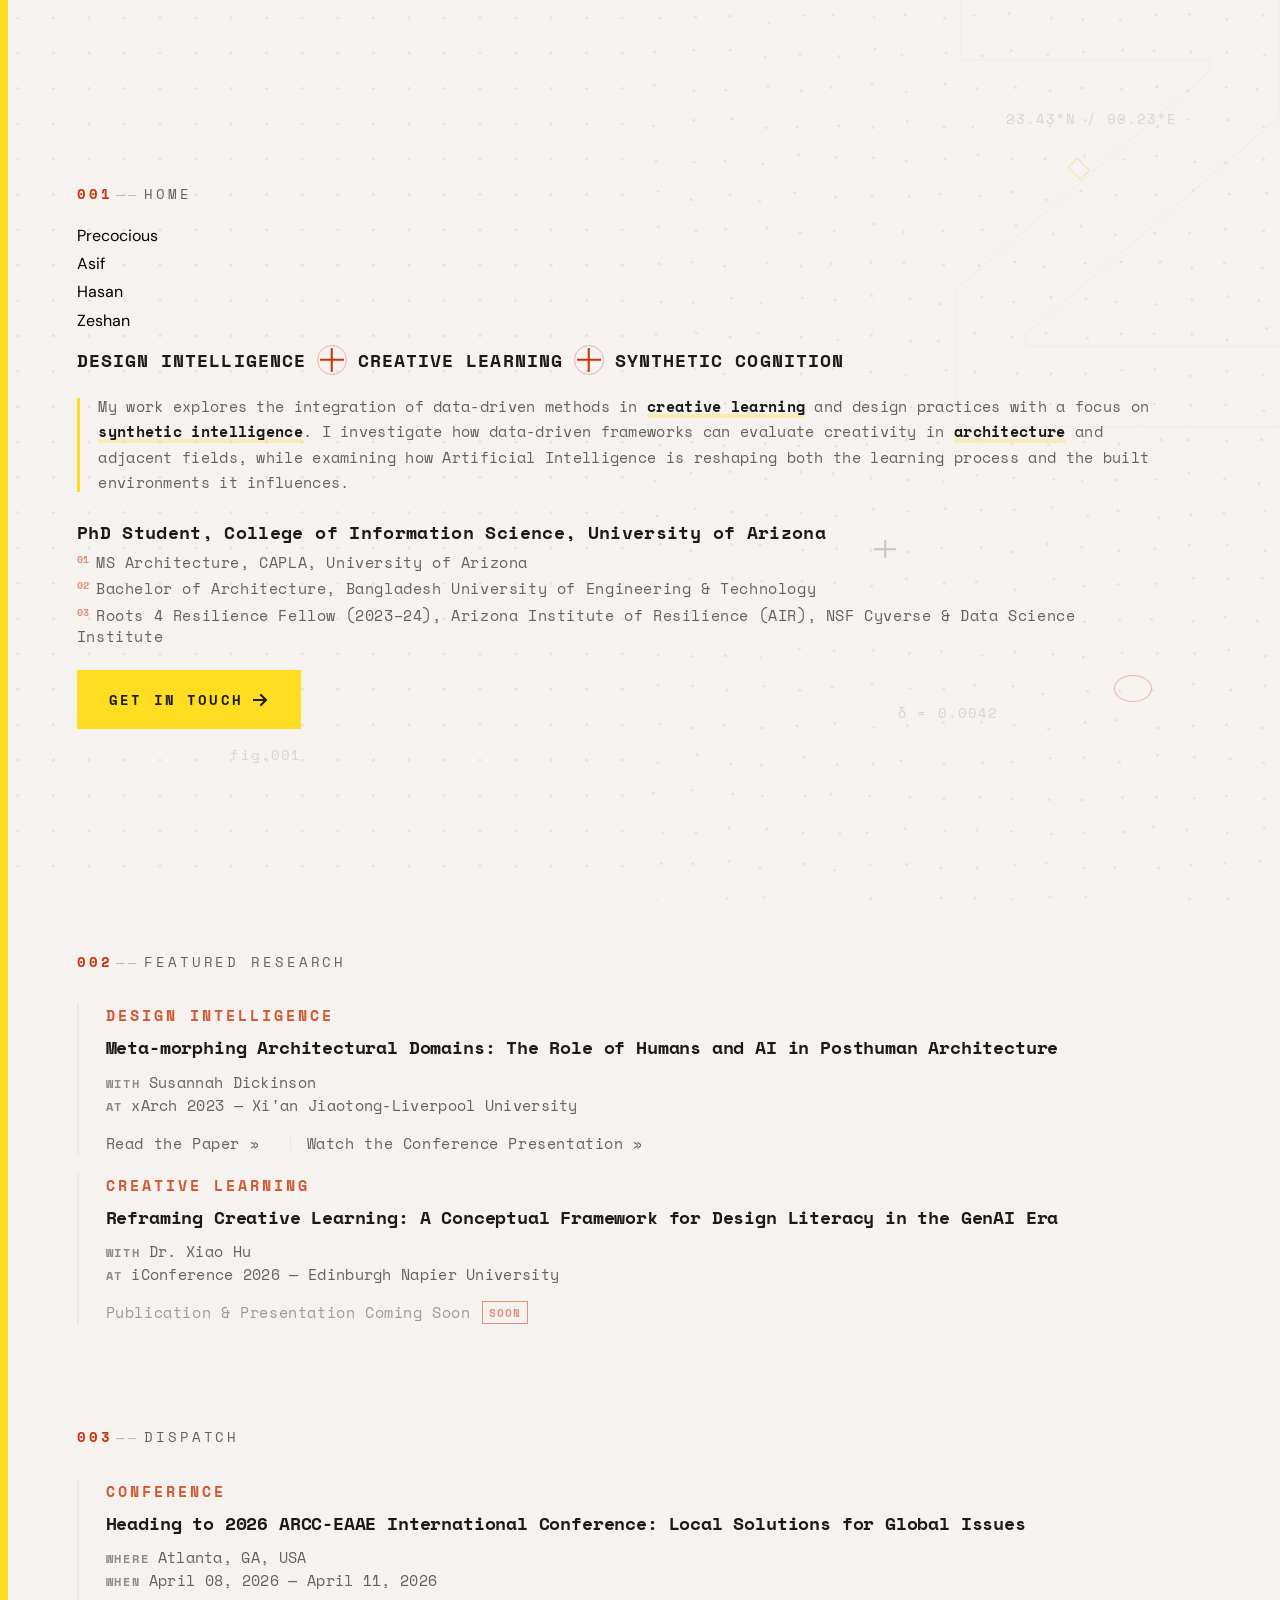
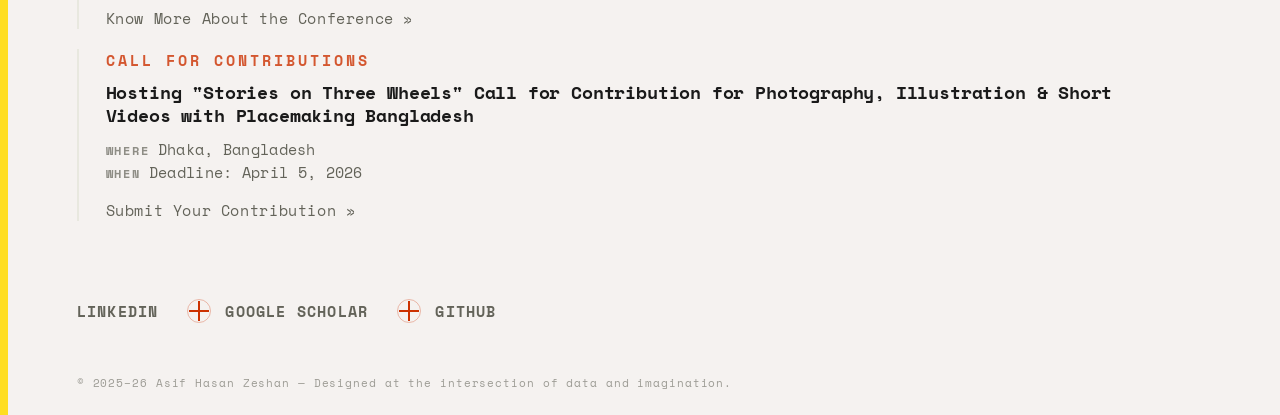
==== index.html @ ed76a7e4 "Remove unused CSS for datum line and glitch effects Removed unused CSS classes and animations relate" ====
<!DOCTYPE html>
                        <html lang="en">
                        <head>
                            <meta charset="UTF-8">
                            <meta name="viewport" content="width=device-width, initial-scale=1.0">
							<style>
								body {
									background-color: white; /* Ensure the iframe has a white background */
								}

								
							</style>
                        </head>
                        <body>
                            <!DOCTYPE html>
<html lang="en">
<head>
<meta charset="UTF-8">
<meta name="viewport" content="width=device-width, initial-scale=1.0">
<title>Asif Hasan Zeshan — Design Intelligence × Creative Learning × Synthetic Cognition</title>
<meta name="description" content="Asif Hasan Zeshan — PhD Student at the University of Arizona researching Design Intelligence, Creative Learning, and Synthetic Cognition.">
<meta name="author" content="Asif Hasan Zeshan">
<meta property="og:title" content="Asif Hasan Zeshan">
<meta property="og:description" content="Design Intelligence × Creative Learning × Synthetic Cognition">
<meta property="og:type" content="website">
<link rel="icon" type="image/svg+xml" href="data:image/svg+xml,<svg xmlns='http://www.w3.org/2000/svg' viewBox='0 0 100 100'><text y='.9em' font-size='90'>◆</text></svg>">
<style>
@import url('https://fonts.googleapis.com/css2?family=Space+Mono:ital,wght@0,400;0,700;1,400;1,700&family=DM+Sans:ital,opsz,wght@0,9..40,100..1000;1,9..40,100..1000&display=swap');
*,*::before,*::after{margin:0;padding:0;box-sizing:border-box}
:root{--bg:#F5F2F0;--ink:#1A1A1A;--accent:#FFDE21;--accent-deep:#E0BC00;--signal:#CC3100;--muted:#636359;--ghost:#E8E8DF}
html,body{margin:0;padding:0;width:100%;background:var(--bg);font-family:'DM Sans',sans-serif;-webkit-font-smoothing:antialiased;overflow-x:hidden}
#entropy-bg{position:fixed;top:0;left:0;width:100%;height:100%;z-index:0;pointer-events:none;opacity:0.1}
.landing-overlay{position:fixed;inset:0;z-index:2000;background:var(--ink);display:flex;align-items:flex-end;justify-content:flex-start;padding:8% 6%;animation:overlayKill .01s linear 1.4s forwards}
.landing-overlay::before{content:'';position:absolute;top:0;left:0;width:100%;height:100%;background:var(--ink);animation:overlayWipe .45s cubic-bezier(.77,0,.175,1) 1.05s forwards;transform-origin:top;z-index:1}
@keyframes overlayWipe{0%{transform:scaleY(1)}to{transform:scaleY(0)}}
@keyframes overlayKill{to{visibility:hidden;pointer-events:none;z-index:-1}}
.landing-inner{position:relative;z-index:2}
.landing-name{font-family:'Space Mono',monospace;font-weight:700;font-size:clamp(1.8rem,5vw,3.8rem);color:var(--bg);line-height:.95;letter-spacing:-.03em;opacity:0;animation:landIn .35s cubic-bezier(.16,1,.3,1) .1s forwards}
.landing-name .accent-dot{color:var(--accent)}
.landing-rule{width:0;height:3px;background:var(--accent);margin-top:12px;animation:ruleGrow .35s cubic-bezier(.16,1,.3,1) .3s forwards}
.landing-sub{font-family:'Space Mono',monospace;font-weight:400;font-size:clamp(.75rem,1.8vw,1.17rem);color:var(--muted);letter-spacing:.15em;text-transform:uppercase;margin-top:10px;opacity:0;animation:landIn .3s ease-out .5s forwards}
@keyframes landIn{from{opacity:0;transform:translateY(12px)}to{opacity:1;transform:translateY(0)}}
@keyframes ruleGrow{from{width:0}to{width:clamp(60px,12%,140px)}}
.hero{position:relative;z-index:1;width:100%;min-height:100vh;min-height:100dvh;background:transparent;display:flex;align-items:center;overflow:hidden;opacity:0;animation:heroIn .5s ease-out 1.3s forwards;padding-top:clamp(20px,4%,60px);padding-bottom:clamp(16px,3%,40px)}
@keyframes heroIn{from{opacity:0}to{opacity:1}}
.hero-bg{position:absolute;inset:0;pointer-events:none;overflow:hidden}
.hero-bg .ghost-letter{position:absolute;right:-3%;top:-8%;font-family:'Space Mono',monospace;font-weight:700;font-size:clamp(16rem,50vw,55rem);line-height:.8;color:transparent;-webkit-text-stroke:1.2px var(--ghost);opacity:.45;user-select:none;animation:ghostDrift 25s ease-in-out infinite}
@keyframes ghostDrift{0%,to{transform:translate(0,0) rotate(0)}50%{transform:translate(-8px,5px) rotate(-.3deg)}}
.hero-bg .accent-bar{position:absolute;left:0;top:0;width:clamp(4px,.6%,10px);height:100%;background:var(--accent);animation:barSlide .4s cubic-bezier(.16,1,.3,1) 1.4s both;transform-origin:top}
@keyframes barSlide{from{transform:scaleY(0)}to{transform:scaleY(1)}}
.hero-bg .dot-grid{position:absolute;inset:0;background-image:radial-gradient(circle,var(--ghost) 1px,transparent 1px);background-size:clamp(24px,3.5%,45px) clamp(24px,3.5%,45px);opacity:.5}
.coord-mark{position:absolute;font-family:'Space Mono',monospace;font-size:14px;color:var(--muted);opacity:0;letter-spacing:.08em;animation:coordFade 2s ease-out forwards}
.coord-mark.c1{top:12%;right:8%;animation-delay:2s}
.coord-mark.c2{top:78%;right:22%;animation-delay:2.1s}
.coord-mark.c3{bottom:15%;left:18%;animation-delay:2.2s}
@keyframes coordFade{from{opacity:0}to{opacity:.2}}
.float-shape{position:absolute;opacity:0}
.float-shape.diamond{width:clamp(10px,1.5%,18px);height:clamp(10px,1.5%,18px);border:1.5px solid var(--accent-deep);transform:rotate(45deg);top:18%;right:15%;animation:shapeIn .5s ease-out 2.2s forwards,shapeFloatD 12s ease-in-out 2.7s infinite}
.float-shape.circle-ring{width:clamp(22px,3%,40px);height:clamp(22px,3%,40px);border:1.5px solid var(--signal);border-radius:50%;bottom:22%;right:10%;animation:shapeIn .5s ease-out 2.3s forwards,shapeFloat 15s ease-in-out 2.8s infinite}
.float-shape.cross-mark{top:60%;right:30%;width:clamp(14px,2%,22px);height:clamp(14px,2%,22px);animation:shapeIn .5s ease-out 2.4s forwards,shapeFloat 18s ease-in-out 2.9s infinite}
.float-shape.cross-mark::before,.float-shape.cross-mark::after{content:'';position:absolute;background:var(--muted);top:50%;left:50%}
.float-shape.cross-mark::before{width:100%;height:1.5px;transform:translate(-50%,-50%)}
.float-shape.cross-mark::after{width:1.5px;height:100%;transform:translate(-50%,-50%)}
@keyframes shapeIn{from{opacity:0;transform:scale(.5) rotate(45deg)}to{opacity:.3}}
@keyframes shapeFloat{0%,to{transform:translate(0,0)}33%{transform:translate(-4px,6px)}66%{transform:translate(5px,-3px)}}
@keyframes shapeFloatD{0%,to{transform:rotate(45deg) translate(0,0);opacity:.3}33%{transform:rotate(45deg) translate(-4px,6px);opacity:.2}66%{transform:rotate(45deg) translate(5px,-3px);opacity:.35}}
.hero-content{position:relative;z-index:10;padding-left:clamp(22px,6%,90px);padding-right:10%;width:100%;display:flex;flex-direction:column;align-items:flex-start;gap:clamp(4px,.8vh,12px)}
.page-index{font-family:'Space Mono',monospace;font-size:clamp(.63rem,1.5vw,.9rem);color:var(--muted);letter-spacing:.2em;text-transform:uppercase;white-space:nowrap}
.page-index .idx-num{color:var(--signal);font-weight:700}
.page-index .idx-dash{margin:0 4px;opacity:.4}
.page-index .idx-label{font-weight:400}
.hero-page-index{margin-bottom:clamp(6px,1.5vh,20px);opacity:0;animation:contentIn .4s ease-out 1.5s forwards}
.hero-name{font-family:'Space Mono',monospace;font-weight:700;font-size:clamp(2rem,6.5vw,5.5rem);color:var(--ink);line-height:1.05;letter-spacing:-.04em;margin-bottom:clamp(2px,.5vh,8px);opacity:0;animation:nameReveal .5s cubic-bezier(.16,1,.3,1) 1.65s forwards;position:relative;white-space:nowrap;width:100%}
.hero-name .name-line{display:inline}
.hero-name .name-line span{display:inline}
.hero-name .name-first{opacity:0;animation:nameWordIn .4s cubic-bezier(.16,1,.3,1) 1.65s forwards}
.hero-name .name-mid{opacity:0;animation:nameWordIn .4s cubic-bezier(.16,1,.3,1) 1.75s forwards}
.hero-name .name-last{opacity:0;animation:nameWordIn .4s cubic-bezier(.16,1,.3,1) 1.85s forwards;color:var(--ink);position:relative;display:inline}
@keyframes nameWordIn{from{opacity:0;transform:translateY(8px)}to{opacity:1;transform:translateY(0)}}
@keyframes nameReveal{from{opacity:0}to{opacity:1}}
.hero-name .name-last::after{content:'';position:absolute;left:-4px;bottom:.18em;width:calc(100% + 8px);height:.2em;background:var(--accent);z-index:-1;transform:scaleX(0);transform-origin:left;animation:highlightSwipe .4s cubic-bezier(.16,1,.3,1) 2.15s forwards}
@keyframes highlightSwipe{from{transform:scaleX(0)}to{transform:scaleX(1)}}
@keyframes contentIn{from{opacity:0;transform:translateX(-10px)}to{opacity:1;transform:translateX(0)}}
@keyframes sectionReveal{from{opacity:0;transform:translateY(15px)}to{opacity:1;transform:translateY(0)}}
.hero-tagline{display:flex;align-items:center;flex-wrap:nowrap;gap:clamp(5px,1.5%,14px);margin-top:clamp(4px,1vh,14px);opacity:0;animation:contentIn .4s ease-out 2.25s forwards;white-space:nowrap;width:100%}
.tag-segment{font-family:'Space Mono',monospace;font-weight:700;font-size:clamp(.5rem,1.6vw,1.1rem);color:var(--ink);letter-spacing:.06em;text-transform:uppercase;white-space:nowrap}
.spin-cross{width:clamp(10px,2.2vw,24px);height:clamp(10px,2.2vw,24px);position:relative;flex-shrink:0;animation:crossSpin 20s linear infinite}
.spin-cross::before,.spin-cross::after{content:'';position:absolute;top:50%;left:50%;background:var(--signal)}
.spin-cross::before{width:100%;height:2.5px;transform:translate(-50%,-50%)}
.spin-cross::after{width:2.5px;height:100%;transform:translate(-50%,-50%)}
.spin-cross .cross-ring{position:absolute;inset:-3px;border:1.5px solid var(--signal);border-radius:50%;opacity:.3;animation:ringPulse 3s ease-in-out infinite}
.spin-cross:nth-of-type(2) .cross-ring{animation-delay:1.5s}
@keyframes crossSpin{from{transform:rotate(0)}to{transform:rotate(360deg)}}
@keyframes ringPulse{0%,to{transform:scale(1);opacity:.2}50%{transform:scale(1.4);opacity:0}}
.research-focus{margin-top:clamp(6px,1.5vh,18px);margin-bottom:clamp(6px,1.5vh,18px);width:100%;opacity:0;animation:contentIn .4s ease-out 2.4s forwards;position:relative;padding-left:clamp(12px,2%,22px)}
.research-focus::before{content:'';position:absolute;left:0;top:4px;width:3px;height:calc(100% - 8px);background:var(--accent);opacity:0;animation:focusBarIn .35s ease-out 2.5s forwards}
@keyframes focusBarIn{from{opacity:0;transform:scaleY(0)}to{opacity:1;transform:scaleY(1)}}
.research-focus p{font-family:'Space Mono',monospace;font-weight:400;font-size:clamp(.58rem,1.38vw,.94rem);color:var(--muted);line-height:1.7;letter-spacing:.02em;word-wrap:break-word;overflow-wrap:break-word}
.research-focus p .highlight{font-weight:700;color:var(--ink);position:relative}
.research-focus p .highlight::after{content:'';position:absolute;left:0;bottom:-1px;width:100%;height:4px;background:var(--accent);opacity:.3;z-index:-1}
.credentials-block{display:flex;flex-direction:column;align-items:flex-start;gap:0;margin-bottom:clamp(6px,1.5vh,18px);width:100%;opacity:0;animation:contentIn .4s ease-out 2.6s forwards}
.credential-primary{display:block;font-family:'Space Mono',monospace;font-weight:700;font-size:clamp(.55rem,1.6vw,1.1rem);color:var(--ink);letter-spacing:.02em;line-height:1.35;text-decoration:none;position:relative;padding:clamp(3px,.5vh,8px) 0;transition:color .3s ease;word-wrap:break-word;overflow-wrap:break-word}
.credential-primary .cred-label{display:inline;position:relative}
.credential-primary .cred-label::after{content:'';position:absolute;left:0;bottom:-2px;width:100%;height:2px;background:var(--accent);transform:scaleX(0);transform-origin:left;transition:transform .4s cubic-bezier(.16,1,.3,1)}
.credential-primary:hover .cred-label::after{transform:scaleX(1)}
.credential-primary .cred-arrow{display:inline-block;margin-left:8px;opacity:0;transform:translateX(-6px);transition:all .3s cubic-bezier(.16,1,.3,1)}
.credential-primary:hover .cred-arrow{opacity:1;transform:translateX(0)}
.credential-primary .cred-arrow svg line,.credential-primary .cred-arrow svg polyline{stroke:var(--signal);stroke-width:2;stroke-linecap:square;fill:none}
.credential-secondary{display:block;font-family:'Space Mono',monospace;font-weight:400;font-size:clamp(.53rem,1.38vw,.94rem);color:var(--muted);letter-spacing:.04em;line-height:1.4;text-decoration:none;position:relative;padding:clamp(1px,.3vh,5px) 0;transition:color .3s ease;word-wrap:break-word;overflow-wrap:break-word}
.credential-secondary .cred-text{display:inline;position:relative;transition:color .3s ease}
.credential-secondary .cred-text::after{content:'';position:absolute;left:0;bottom:-1px;width:100%;height:1.5px;background:var(--accent);transform:scaleX(0);transform-origin:left;transition:transform .4s cubic-bezier(.16,1,.3,1)}
.credential-secondary:hover .cred-text::after{transform:scaleX(1)}
.credential-secondary:hover .cred-text{color:var(--ink)}
.credential-secondary .cred-arrow-sm{display:inline-block;margin-left:6px;opacity:0;transform:translateX(-4px);transition:all .3s cubic-bezier(.16,1,.3,1)}
.credential-secondary:hover .cred-arrow-sm{opacity:.7;transform:translateX(0)}
.credential-secondary .cred-arrow-sm svg line,.credential-secondary .cred-arrow-sm svg polyline{stroke:var(--signal);stroke-width:1.5;stroke-linecap:square;fill:none}
.credential-secondary .cred-index{font-family:'Space Mono',monospace;font-size:.66em;color:var(--signal);opacity:.5;margin-right:6px;font-weight:700;vertical-align:top;position:relative;top:.1em;transition:opacity .3s ease}
.credential-secondary:hover .cred-index{opacity:1}
.hero-cta{display:inline-flex;align-items:center;gap:10px;font-family:'Space Mono',monospace;font-weight:700;font-size:clamp(.6rem,1.32vw,.9rem);letter-spacing:.15em;text-transform:uppercase;text-decoration:none;color:var(--ink);padding:clamp(12px,1.8%,19px) clamp(22px,3%,38px);background:var(--accent);border:none;position:relative;overflow:hidden;cursor:pointer;transition:all .3s cubic-bezier(.16,1,.3,1);opacity:0;animation:contentIn .4s ease-out 2.75s forwards}
.hero-cta::before{content:'';position:absolute;inset:0;background:var(--ink);transform:translateX(-101%);transition:transform .4s cubic-bezier(.16,1,.3,1);z-index:0}
.hero-cta:hover::before{transform:translateX(0)}
.hero-cta:hover{color:var(--accent)}
.hero-cta span,.hero-cta .cta-arrow-wrap{position:relative;z-index:1;transition:color .3s ease}
.hero-cta:hover .cta-arrow line,.hero-cta:hover .cta-arrow polyline{stroke:var(--accent)}
.cta-arrow{display:block}
.cta-arrow line,.cta-arrow polyline{stroke:var(--ink);stroke-width:2;stroke-linecap:square;fill:none;transition:stroke .3s ease}
.content-section{position:relative;z-index:1;width:100%;background:var(--bg);padding:clamp(24px,4%,60px) clamp(22px,6%,90px);padding-right:10%;opacity:0;animation:sectionReveal .5s ease-out forwards}
.content-section:nth-of-type(1){animation-delay:2.9s}
.content-section:nth-of-type(2){animation-delay:3.1s}
.content-section::before{content:'';position:absolute;left:0;top:0;width:clamp(4px,.6%,10px);height:100%;background:var(--accent)}
.content-section .page-index{font-size:clamp(.63rem,1.5vw,.9rem)}
.section-header{margin-bottom:clamp(16px,3%,40px)}
.content-blocks{display:flex;flex-direction:column;gap:clamp(20px,3.5%,45px);width:100%}
.content-block{position:relative;padding-left:clamp(12px,2.5%,28px);border-left:2px solid var(--ghost);transition:border-color .4s ease;width:100%}
.content-block:hover{border-left-color:var(--accent)}
.block-category{font-family:'Space Mono',monospace;font-weight:700;font-size:clamp(.53rem,1.38vw,.94rem);color:var(--signal);letter-spacing:.2em;text-transform:uppercase;margin-bottom:clamp(4px,1%,10px);opacity:.8}
.block-title{font-family:'Space Mono',monospace;font-weight:700;font-size:clamp(.55rem,1.6vw,1.1rem);color:var(--ink);line-height:1.3;letter-spacing:-.01em;margin-bottom:clamp(6px,1.2%,14px);word-wrap:break-word;overflow-wrap:break-word}
.block-title .inline-link{color:var(--ink);text-decoration:none;position:relative;transition:color .3s ease}
.block-title .inline-link::after{content:'';position:absolute;left:0;bottom:-1px;width:100%;height:2px;background:var(--accent);transform:scaleX(0);transform-origin:left;transition:transform .4s cubic-bezier(.16,1,.3,1)}
.block-title .inline-link:hover::after{transform:scaleX(1)}
.block-meta{display:flex;flex-direction:column;gap:clamp(2px,.4%,5px);margin-bottom:clamp(8px,1.5%,16px)}
.block-meta-row{display:flex;align-items:baseline;gap:8px;flex-wrap:wrap}
.meta-label{font-family:'Space Mono',monospace;font-weight:700;font-size:clamp(.45rem,1.1vw,.75rem);color:var(--muted);letter-spacing:.15em;text-transform:uppercase;flex-shrink:0;opacity:.7}
.meta-link{font-family:'Space Mono',monospace;font-weight:400;font-size:clamp(.53rem,1.38vw,.94rem);color:var(--muted);text-decoration:none;letter-spacing:.02em;line-height:1.4;position:relative;transition:color .3s ease;word-wrap:break-word;overflow-wrap:break-word}
.meta-link .meta-text{position:relative;display:inline}
.meta-link .meta-text::after{content:'';position:absolute;left:0;bottom:-1px;width:100%;height:1.5px;background:var(--accent);transform:scaleX(0);transform-origin:left;transition:transform .4s cubic-bezier(.16,1,.3,1)}
.meta-link:hover .meta-text::after{transform:scaleX(1)}
.meta-link:hover{color:var(--ink)}
.meta-value{font-family:'Space Mono',monospace;font-weight:400;font-size:clamp(.53rem,1.38vw,.94rem);color:var(--muted);letter-spacing:.02em;line-height:1.4}
.block-actions{display:flex;align-items:center;flex-wrap:wrap;gap:clamp(6px,1.5%,16px)}
.block-action{display:inline-flex;align-items:center;gap:5px;font-family:'Space Mono',monospace;font-weight:400;font-size:clamp(.53rem,1.38vw,.94rem);color:var(--muted);text-decoration:none;letter-spacing:.04em;position:relative;transition:color .3s ease;cursor:pointer}
.block-action .action-text{position:relative;display:inline;transition:color .3s ease}
.block-action .action-text::after{content:'';position:absolute;left:0;bottom:-1px;width:100%;height:1.5px;background:var(--accent);transform:scaleX(0);transform-origin:left;transition:transform .4s cubic-bezier(.16,1,.3,1)}
.block-action:hover .action-text::after{transform:scaleX(1)}
.block-action:hover .action-text{color:var(--ink)}
.block-action .action-arrow{display:inline-block;opacity:0;transform:translateX(-4px);transition:all .3s cubic-bezier(.16,1,.3,1)}
.block-action:hover .action-arrow{opacity:.7;transform:translateX(0)}
.block-action .action-arrow svg line,.block-action .action-arrow svg polyline{stroke:var(--signal);stroke-width:1.5;stroke-linecap:square;fill:none}
.action-divider{width:1px;height:14px;background:var(--ghost);flex-shrink:0}
.block-action.coming-soon{cursor:default;opacity:.6}
.block-action.coming-soon .action-text::after{display:none}
.block-action.coming-soon:hover .action-text{color:var(--muted)}
.block-action.coming-soon .soon-tag{font-family:'Space Mono',monospace;font-size:.75em;color:var(--signal);letter-spacing:.1em;text-transform:uppercase;font-weight:700;border:1.5px solid var(--signal);padding:2px 6px;margin-left:6px;opacity:.8}
.social-ribbon{position:relative;z-index:1;width:100%;background:var(--bg);display:flex;align-items:center;justify-content:flex-start;padding:clamp(16px,2.5%,28px) clamp(22px,6%,90px);gap:clamp(8px,1.5%,16px);flex-wrap:nowrap;white-space:nowrap;opacity:0;animation:sectionReveal .5s ease-out 3.3s forwards}
.social-ribbon::before{content:'';position:absolute;left:0;top:0;width:clamp(4px,.6%,10px);height:100%;background:var(--accent)}
.social-link{font-family:'Space Mono',monospace;font-weight:700;font-size:clamp(.53rem,1.38vw,.94rem);color:var(--muted);text-decoration:none;letter-spacing:.08em;text-transform:uppercase;white-space:nowrap;position:relative;transition:color .3s ease;display:inline-flex;align-items:center;gap:5px}
.social-link .link-text{position:relative;display:inline}
.social-link .link-text::after{content:'';position:absolute;left:0;bottom:-2px;width:100%;height:2px;background:var(--accent);transform:scaleX(0);transform-origin:left;transition:transform .4s cubic-bezier(.16,1,.3,1)}
.social-link:hover .link-text::after{transform:scaleX(1)}
.social-link:hover{color:var(--ink)}
.social-link .link-arrow{display:inline-block;opacity:0;transform:translateX(-4px);transition:all .3s cubic-bezier(.16,1,.3,1)}
.social-link:hover .link-arrow{opacity:.7;transform:translateX(0)}
.social-link .link-arrow svg line,.social-link .link-arrow svg polyline{stroke:var(--signal);stroke-width:1.5;stroke-linecap:square;fill:none}
.ribbon-cross{width:clamp(10px,1.8vw,20px);height:clamp(10px,1.8vw,20px);position:relative;flex-shrink:0;animation:crossSpin 20s linear infinite}
.ribbon-cross::before,.ribbon-cross::after{content:'';position:absolute;top:50%;left:50%;background:var(--signal)}
.ribbon-cross::before{width:100%;height:2px;transform:translate(-50%,-50%)}
.ribbon-cross::after{width:2px;height:100%;transform:translate(-50%,-50%)}
.ribbon-cross .cross-ring{position:absolute;inset:-2px;border:1px solid var(--signal);border-radius:50%;opacity:.3;animation:ringPulse 3s ease-in-out infinite}
.ribbon-cross:nth-of-type(2) .cross-ring{animation-delay:1.5s}
.site-footer{position:relative;z-index:1;width:100%;background:var(--bg);padding:clamp(14px,2%,24px) clamp(22px,6%,90px);opacity:0;animation:sectionReveal .5s ease-out 3.5s forwards}
.site-footer::before{content:'';position:absolute;left:0;top:0;width:clamp(4px,.6%,10px);height:100%;background:var(--accent)}
.footer-text{font-family:'Space Mono',monospace;font-weight:400;font-size:clamp(.42rem,1vw,.7rem);color:var(--muted);letter-spacing:.08em;opacity:.6}
@media(max-width:900px){
.hero-content{max-width:100%}
.hero-bg .ghost-letter{font-size:clamp(12rem,45vw,28rem);right:-5%}
.hero-name{white-space:normal}
}
@media(max-width:680px){
.hero-content{padding-left:clamp(18px,6%,40px);padding-right:12%}
.hero-name{font-size:clamp(1.8rem,9vw,3rem)}
.tag-segment{font-size:clamp(.48rem,2.5vw,.78rem)}
.spin-cross{width:clamp(8px,3vw,14px);height:clamp(8px,3vw,14px)}
.hero-bg .ghost-letter{font-size:clamp(10rem,50vw,18rem);right:-8%;top:-3%}
.hero-bg .accent-bar{width:4px}
.float-shape.circle-ring,.float-shape.cross-mark{display:none}
.coord-mark.c2,.coord-mark.c3{display:none}
.credential-primary{font-size:clamp(.5rem,2.5vw,.82rem)}
.credential-secondary{font-size:clamp(.46rem,2.4vw,.75rem)}
.research-focus p{font-size:clamp(.46rem,2.4vw,.75rem)}
.content-section{padding-left:clamp(18px,6%,40px);padding-right:8%}
.content-section::before{width:4px}
.content-section .page-index{font-size:clamp(.53rem,2.5vw,.72rem)}
.block-title{font-size:clamp(.5rem,2.5vw,.82rem)}
.block-category{font-size:clamp(.46rem,2.4vw,.75rem)}
.meta-label{font-size:clamp(.4rem,1.9vw,.6rem)}
.meta-link,.meta-value,.block-action{font-size:clamp(.46rem,2.4vw,.75rem)}
.block-meta-row{flex-direction:column;gap:2px}
.block-actions{flex-direction:column;align-items:flex-start;gap:clamp(5px,1.5%,10px)}
.action-divider{display:none}
.social-ribbon{padding-left:clamp(18px,6%,40px)}
.social-ribbon::before{width:4px}
.social-link{font-size:clamp(.46rem,2.9vw,.75rem)}
.ribbon-cross{width:clamp(8px,2.7vw,14px);height:clamp(8px,2.7vw,14px)}
.site-footer{padding-left:clamp(18px,6%,40px)}
.site-footer::before{width:4px}
}
@media(max-width:520px){
.hero-tagline{flex-wrap:wrap;white-space:normal}
.social-ribbon{flex-wrap:wrap;white-space:normal}
.hero-name .name-line{display:block}
}
@media(max-width:420px){
.hero-content{padding-left:16px;padding-right:10%}
.hero-name{font-size:clamp(1.5rem,10vw,2.2rem);letter-spacing:-.03em}
.tag-segment{font-size:clamp(.42rem,3vw,.58rem);letter-spacing:.04em}
.spin-cross{width:8px;height:8px}
.spin-cross::before{height:1.5px}.spin-cross::after{width:1.5px}
.hero-cta{padding:10px 18px;font-size:.55rem}
.hero-bg .ghost-letter{font-size:10rem;opacity:.3}
.hero-bg .accent-bar{width:3px}
.page-index{font-size:.57rem}
.content-section .page-index{font-size:.57rem}
.landing-name{font-size:clamp(1.4rem,7vw,1.8rem)}
.landing-overlay{padding:10% 5%}
.float-shape.diamond{display:none}
.credential-primary{font-size:clamp(.46rem,3.2vw,.7rem)}
.credential-secondary{font-size:clamp(.42rem,3.36vw,.66rem)}
.research-focus{padding-left:clamp(10px,3%,16px)}
.research-focus p{font-size:clamp(.42rem,3.36vw,.66rem);line-height:1.6}
.research-focus::before{width:2px}
.content-section{padding-left:16px;padding-right:5%}
.content-section::before{width:3px}
.block-title{font-size:clamp(.46rem,3.2vw,.7rem)}
.block-category{font-size:clamp(.42rem,3.36vw,.66rem)}
.meta-link,.meta-value,.block-action{font-size:clamp(.42rem,3.36vw,.66rem)}
.meta-label{font-size:clamp(.36rem,2.7vw,.52rem)}
.section-header{margin-bottom:clamp(14px,3.5%,28px)}
.content-block{padding-left:clamp(10px,3%,16px)}
.social-ribbon{padding:12px 16px;gap:6px}
.social-ribbon::before{width:3px}
.social-link{font-size:clamp(.42rem,3.5vw,.66rem);letter-spacing:.05em}
.ribbon-cross{width:8px;height:8px}
.ribbon-cross::before{height:1.5px}.ribbon-cross::after{width:1.5px}
.site-footer{padding:10px 16px}
.site-footer::before{width:3px}
.footer-text{font-size:clamp(.38rem,2.8vw,.55rem)}
}
</style>
</head>
<body>
<canvas id="entropy-bg"></canvas>
<div class="landing-overlay" aria-hidden="true">
<div class="landing-inner">
<div class="landing-name">AHZ<span class="accent-dot">.</span></div>
<div class="landing-rule"></div>
<div class="landing-sub">Research × Design × Cognition</div>
</div>
</div>
<section class="hero" role="banner">
<div class="hero-bg" aria-hidden="true">
<div class="ghost-letter">Z</div>
<div class="accent-bar"></div>
<div class="dot-grid"></div>
<span class="coord-mark c1">23.43°N / 90.23°E</span>
<span class="coord-mark c2">δ = 0.0042</span>
<span class="coord-mark c3">fig.001</span>
<div class="float-shape diamond"></div>
<div class="float-shape circle-ring"></div>
<div class="float-shape cross-mark"></div>
</div>
<div class="hero-content">
<div class="page-index hero-page-index"><span class="idx-num">001</span><span class="idx-dash">——</span><span class="idx-label">Home</span></div>
Precocious <span class="name-line"><span class="name-first">Asif</span></span> <span class="name-line"><span class="name-mid">Hasan</span></span> <span class="name-line"><span class="name-last">Zeshan</span></span></h1>
<div class="hero-tagline">
<span class="tag-segment">Design Intelligence</span>
<span class="spin-cross"><span class="cross-ring"></span></span>
<span class="tag-segment">Creative Learning</span>
<span class="spin-cross"><span class="cross-ring"></span></span>
<span class="tag-segment">Synthetic Cognition</span>
</div>
<div class="research-focus">
<p>My work explores the integration of data-driven methods in <span class="highlight">creative learning</span> and design practices with a focus on <span class="highlight">synthetic intelligence</span>. I investigate how data-driven frameworks can evaluate creativity in <span class="highlight">architecture</span> and adjacent fields, while examining how Artificial Intelligence is reshaping both the learning process and the built environments it influences.</p>
</div>
<div class="credentials-block">
<a href="https://azcast.arizona.edu/person/asif-hasan-zeshan" target="_blank" rel="noopener" class="credential-primary"><span class="cred-label">PhD Student, College of Information Science, University of Arizona</span><span class="cred-arrow"><svg width="14" height="11" viewBox="0 0 16 12"><line x1="0" y1="6" x2="12" y2="6"/><polyline points="8,1 13,6 8,11"/></svg></span></a>
<a href="https://capla.arizona.edu/studio/class-2024-harnessing-ai-architecture" target="_blank" rel="noopener" class="credential-secondary"><span class="cred-index">01</span><span class="cred-text">MS Architecture, CAPLA, University of Arizona</span><span class="cred-arrow-sm"><svg width="10" height="8" viewBox="0 0 16 12"><line x1="0" y1="6" x2="12" y2="6"/><polyline points="8,2 13,6 8,10"/></svg></span></a>
<a href="https://arch.buet.ac.bd/degrees/B%20Arch" target="_blank" rel="noopener" class="credential-secondary"><span class="cred-index">02</span><span class="cred-text">Bachelor of Architecture, Bangladesh University of Engineering & Technology</span><span class="cred-arrow-sm"><svg width="10" height="8" viewBox="0 0 16 12"><line x1="0" y1="6" x2="12" y2="6"/><polyline points="8,2 13,6 8,10"/></svg></span></a>
<a href="https://wees.arizona.edu/r4r/cohorts/fall-2023" target="_blank" rel="noopener" class="credential-secondary"><span class="cred-index">03</span><span class="cred-text">Roots 4 Resilience Fellow (2023–24), Arizona Institute of Resilience (AIR), NSF Cyverse & Data Science Institute</span><span class="cred-arrow-sm"><svg width="10" height="8" viewBox="0 0 16 12"><line x1="0" y1="6" x2="12" y2="6"/><polyline points="8,2 13,6 8,10"/></svg></span></a>
</div>
<a href="#contact" class="hero-cta"><span>Get in Touch</span><span class="cta-arrow-wrap"><svg class="cta-arrow" width="16" height="12" viewBox="0 0 16 12"><line x1="0" y1="6" x2="12" y2="6"/><polyline points="8,1 13,6 8,11"/></svg></span></a>
</div>
</section>
<section class="content-section">
<div class="section-header"><div class="page-index"><span class="idx-num">002</span><span class="idx-dash">——</span><span class="idx-label">Featured Research</span></div></div>
<div class="content-blocks">
<div class="content-block">
<div class="block-category">Design Intelligence</div>
<h2 class="block-title">Meta-morphing Architectural Domains: The Role of Humans and AI in Posthuman Architecture</h2>
<div class="block-meta">
<div class="block-meta-row"><span class="meta-label">With</span><a href="https://capla.arizona.edu/faculty-staff/susannah-dickinson" target="_blank" rel="noopener" class="meta-link"><span class="meta-text">Susannah Dickinson</span></a></div>
<div class="block-meta-row"><span class="meta-label">At</span><a href="https://www.xjtlu.edu.cn/en/study/departments/design-school/architecture/xarch2026/xarch-2023" target="_blank" rel="noopener" class="meta-link"><span class="meta-text">xArch 2023 — Xi'an Jiaotong-Liverpool University</span></a></div>
</div>
<div class="block-actions">
<a href="https://link.springer.com/chapter/10.1007/978-981-97-0621-1_30" target="_blank" rel="noopener" class="block-action"><span class="action-text">Read the Paper »</span><span class="action-arrow"><svg width="10" height="8" viewBox="0 0 16 12"><line x1="0" y1="6" x2="12" y2="6"/><polyline points="8,2 13,6 8,10"/></svg></span></a>
<div class="action-divider"></div>
<a href="https://www.youtube.com/watch?v=zxKMamVhsPg" target="_blank" rel="noopener" class="block-action"><span class="action-text">Watch the Conference Presentation »</span><span class="action-arrow"><svg width="10" height="8" viewBox="0 0 16 12"><line x1="0" y1="6" x2="12" y2="6"/><polyline points="8,2 13,6 8,10"/></svg></span></a>
</div>
</div>
<div class="content-block">
<div class="block-category">Creative Learning</div>
<h2 class="block-title">Reframing Creative Learning: A Conceptual Framework for Design Literacy in the GenAI Era</h2>
<div class="block-meta">
<div class="block-meta-row"><span class="meta-label">With</span><a href="https://infosci.arizona.edu/person/xiao-hu" target="_blank" rel="noopener" class="meta-link"><span class="meta-text">Dr. Xiao Hu</span></a></div>
<div class="block-meta-row"><span class="meta-label">At</span><a href="https://www.ischools.org/post/iconference-2026-call-for-papers" target="_blank" rel="noopener" class="meta-link"><span class="meta-text">iConference 2026 — Edinburgh Napier University</span></a></div>
</div>
<div class="block-actions"><span class="block-action coming-soon"><span class="action-text">Publication & Presentation Coming Soon</span><span class="soon-tag">Soon</span></span></div>
</div>
</div>
</section>
<section class="content-section">
<div class="section-header"><div class="page-index"><span class="idx-num">003</span><span class="idx-dash">——</span><span class="idx-label">Dispatch</span></div></div>
<div class="content-blocks">
<div class="content-block">
<div class="block-category">Conference</div>
<h2 class="block-title">Heading to 2026 ARCC-EAAE International Conference: Local Solutions for Global Issues</h2>
<div class="block-meta">
<div class="block-meta-row"><span class="meta-label">Where</span><span class="meta-value">Atlanta, GA, USA</span></div>
<div class="block-meta-row"><span class="meta-label">When</span><span class="meta-value">April 08, 2026 — April 11, 2026</span></div>
</div>
<div class="block-actions"><a href="https://www.arcc-arch.org/2026-arcc-eaae-international-conference-local-solutions-for-global-issues/" target="_blank" rel="noopener" class="block-action"><span class="action-text">Know More About the Conference »</span><span class="action-arrow"><svg width="10" height="8" viewBox="0 0 16 12"><line x1="0" y1="6" x2="12" y2="6"/><polyline points="8,2 13,6 8,10"/></svg></span></a></div>
</div>
<div class="content-block">
<div class="block-category">Call for Contributions</div>
<h2 class="block-title">Hosting "Stories on Three Wheels" Call for Contribution for Photography, Illustration & Short Videos with <a href="https://www.placemakingbangladesh.org/" target="_blank" rel="noopener" class="inline-link">Placemaking Bangladesh</a></h2>
<div class="block-meta">
<div class="block-meta-row"><span class="meta-label">Where</span><span class="meta-value">Dhaka, Bangladesh</span></div>
<div class="block-meta-row"><span class="meta-label">When</span><span class="meta-value">Deadline: April 5, 2026</span></div>
</div>
<div class="block-actions"><a href="https://www.claymire.site/stories-on-three-wheels" target="_blank" rel="noopener" class="block-action"><span class="action-text">Submit Your Contribution »</span><span class="action-arrow"><svg width="10" height="8" viewBox="0 0 16 12"><line x1="0" y1="6" x2="12" y2="6"/><polyline points="8,2 13,6 8,10"/></svg></span></a></div>
</div>
</div>
</section>
<div class="social-ribbon">
<a href="https://www.linkedin.com/in/zeshan67/" target="_blank" rel="noopener" class="social-link"><span class="link-text">LinkedIn</span><span class="link-arrow"><svg width="10" height="8" viewBox="0 0 16 12"><line x1="0" y1="6" x2="12" y2="6"/><polyline points="8,2 13,6 8,10"/></svg></span></a>
<span class="ribbon-cross"><span class="cross-ring"></span></span>
<a href="https://scholar.google.com/citations?user=yAMlQUMAAAAJ&hl=en" target="_blank" rel="noopener" class="social-link"><span class="link-text">Google Scholar</span><span class="link-arrow"><svg width="10" height="8" viewBox="0 0 16 12"><line x1="0" y1="6" x2="12" y2="6"/><polyline points="8,2 13,6 8,10"/></svg></span></a>
<span class="ribbon-cross"><span class="cross-ring"></span></span>
<a href="https://github.com/zeshan67" target="_blank" rel="noopener" class="social-link"><span class="link-text">GitHub</span><span class="link-arrow"><svg width="10" height="8" viewBox="0 0 16 12"><line x1="0" y1="6" x2="12" y2="6"/><polyline points="8,2 13,6 8,10"/></svg></span></a>
</div>
<footer class="site-footer">
<p class="footer-text">© 2025–26 Asif Hasan Zeshan — Designed at the intersection of data and imagination.</p>
</footer>
<script>
(function(){
var c=document.getElementById('entropy-bg');
if(!c)return;
var ctx=c.getContext('2d');
if(!ctx)return;
var w,h,particles=[],time=0,animId;
var color='#1A1A1A';
function resize(){
var dpr=window.devicePixelRatio||1;
w=window.innerWidth;
h=Math.max(document.documentElement.scrollHeight,window.innerHeight);
c.width=w*dpr;
c.height=h*dpr;
c.style.width=w+'px';
c.style.height=h+'px';
ctx.setTransform(1,0,0,1,0,0);
ctx.scale(dpr,dpr);
init();
}
function Particle(x,y,order){
this.x=x;this.y=y;
this.originalX=x;this.originalY=y;
this.size=1.5;this.order=order;
this.vx=(Math.random()-0.5)*1.5;
this.vy=(Math.random()-0.5)*1.5;
this.influence=0;this.neighbors=[];
}
Particle.prototype.update=function(){
if(this.order){
var dx=this.originalX-this.x;
var dy=this.originalY-this.y;
var cx=0,cy=0;
for(var i=0;i<this.neighbors.length;i++){
var n=this.neighbors[i];
if(!n.order){
var d=Math.hypot(this.x-n.x,this.y-n.y);
var s=Math.max(0,1-d/120);
cx+=n.vx*s;cy+=n.vy*s;
this.influence=Math.max(this.influence,s);
}}
this.x+=dx*0.04*(1-this.influence)+cx*this.influence;
this.y+=dy*0.04*(1-this.influence)+cy*this.influence;
this.influence*=0.99;
}else{
this.vx+=(Math.random()-0.5)*0.4;
this.vy+=(Math.random()-0.5)*0.4;
this.vx*=0.95;this.vy*=0.95;
this.x+=this.vx;this.y+=this.vy;
if(this.x<w*0.5||this.x>w)this.vx*=-1;
if(this.y<0||this.y>h)this.vy*=-1;
this.x=Math.max(w*0.5,Math.min(w,this.x));
this.y=Math.max(0,Math.min(h,this.y));
}};
Particle.prototype.draw=function(ctx){
var a=this.order?0.7-this.influence*0.4:0.7;
var hex=Math.round(a*255).toString(16);
if(hex.length<2)hex='0'+hex;
ctx.fillStyle=color+hex;
ctx.beginPath();
ctx.arc(this.x,this.y,this.size,0,Math.PI*2);
ctx.fill();
};
function init(){
particles=[];
var cols=Math.floor(w/35);
var rows=Math.floor(h/35);
if(cols<5)cols=5;if(rows<5)rows=5;
var sx=w/cols;var sy=h/rows;
for(var i=0;i<cols;i++){
for(var j=0;j<rows;j++){
var x=sx*i+sx/2;
var y=sy*j+sy/2;
var order=x<w*0.5;
particles.push(new Particle(x,y,order));
}}
}
function updateNeighbors(){
for(var i=0;i<particles.length;i++){
particles[i].neighbors=[];
for(var j=0;j<particles.length;j++){
if(i===j)continue;
var d=Math.hypot(particles[i].x-particles[j].x,particles[i].y-particles[j].y);
if(d<120)particles[i].neighbors.push(particles[j]);
}}
}
function animate(){
ctx.clearRect(0,0,w,h);
if(time%30===0)updateNeighbors();
for(var i=0;i<particles.length;i++){
var p=particles[i];
p.update();p.draw(ctx);
for(var j=0;j<p.neighbors.length;j++){
var n=p.neighbors[j];
var d=Math.hypot(p.x-n.x,p.y-n.y);
if(d<60){
var a=0.15*(1-d/60);
var hex=Math.round(a*255).toString(16);
if(hex.length<2)hex='0'+hex;
ctx.strokeStyle=color+hex;
ctx.lineWidth=0.5;
ctx.beginPath();
ctx.moveTo(p.x,p.y);
ctx.lineTo(n.x,n.y);
ctx.stroke();
}}}
time++;animId=requestAnimationFrame(animate);
}
resize();
window.addEventListener('resize',function(){
cancelAnimationFrame(animId);
resize();animate();
});
setTimeout(function(){resize();animate();},3000);
animate();
})();
</script>
</body>
</html>

							<script>
                            	
							</script>
                        </body>
                        </html>
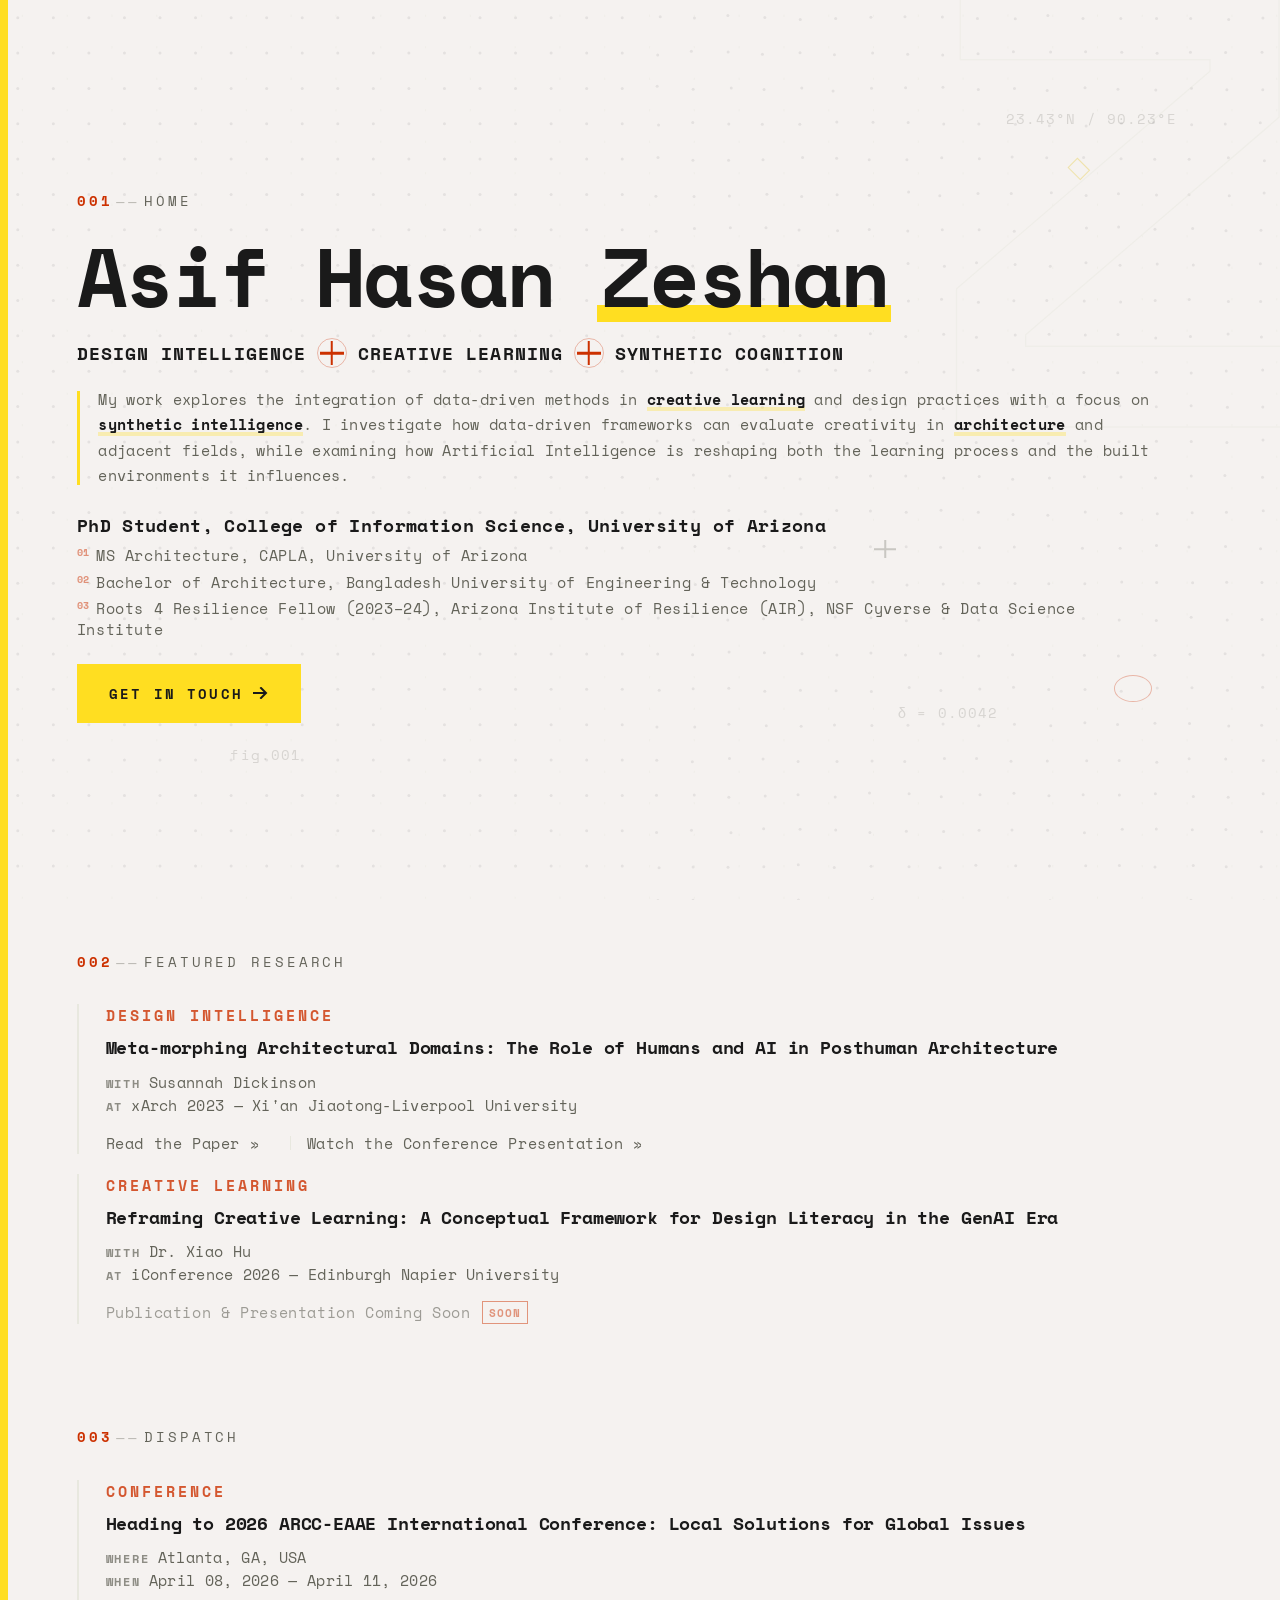
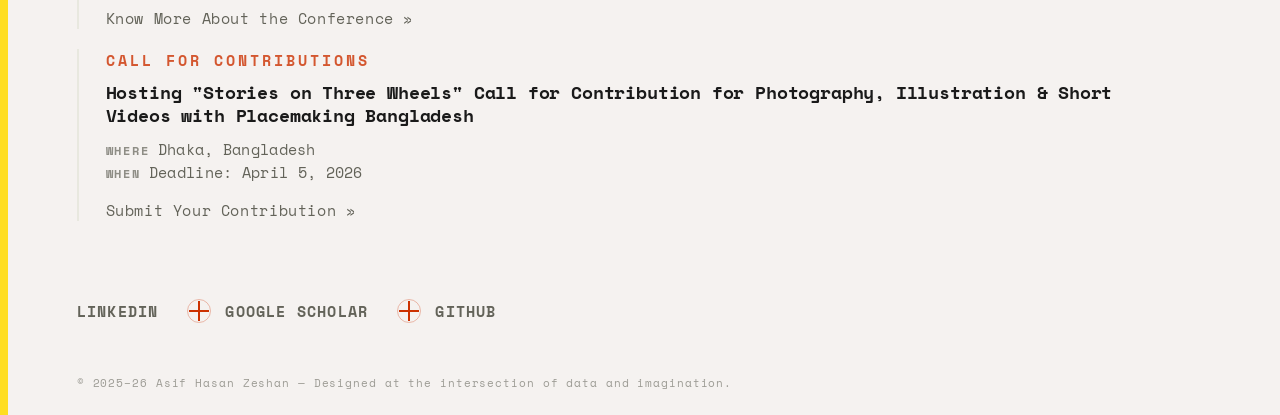
==== commit 7387009b: "Fix HTML structure and add missing newline" ====
--- a/index.html
+++ b/index.html
@@ -281,7 +281,7 @@
 </div>
 <div class="hero-content">
 <div class="page-index hero-page-index"><span class="idx-num">001</span><span class="idx-dash">——</span><span class="idx-label">Home</span></div>
-Precocious <span class="name-line"><span class="name-first">Asif</span></span> <span class="name-line"><span class="name-mid">Hasan</span></span> <span class="name-line"><span class="name-last">Zeshan</span></span></h1>
+<h1 class="hero-name"><span class="name-line"><span class="name-first">Asif</span></span> <span class="name-line"><span class="name-mid">Hasan</span></span> <span class="name-line"><span class="name-last">Zeshan</span></span></h1>
 <div class="hero-tagline">
 <span class="tag-segment">Design Intelligence</span>
 <span class="spin-cross"><span class="cross-ring"></span></span>
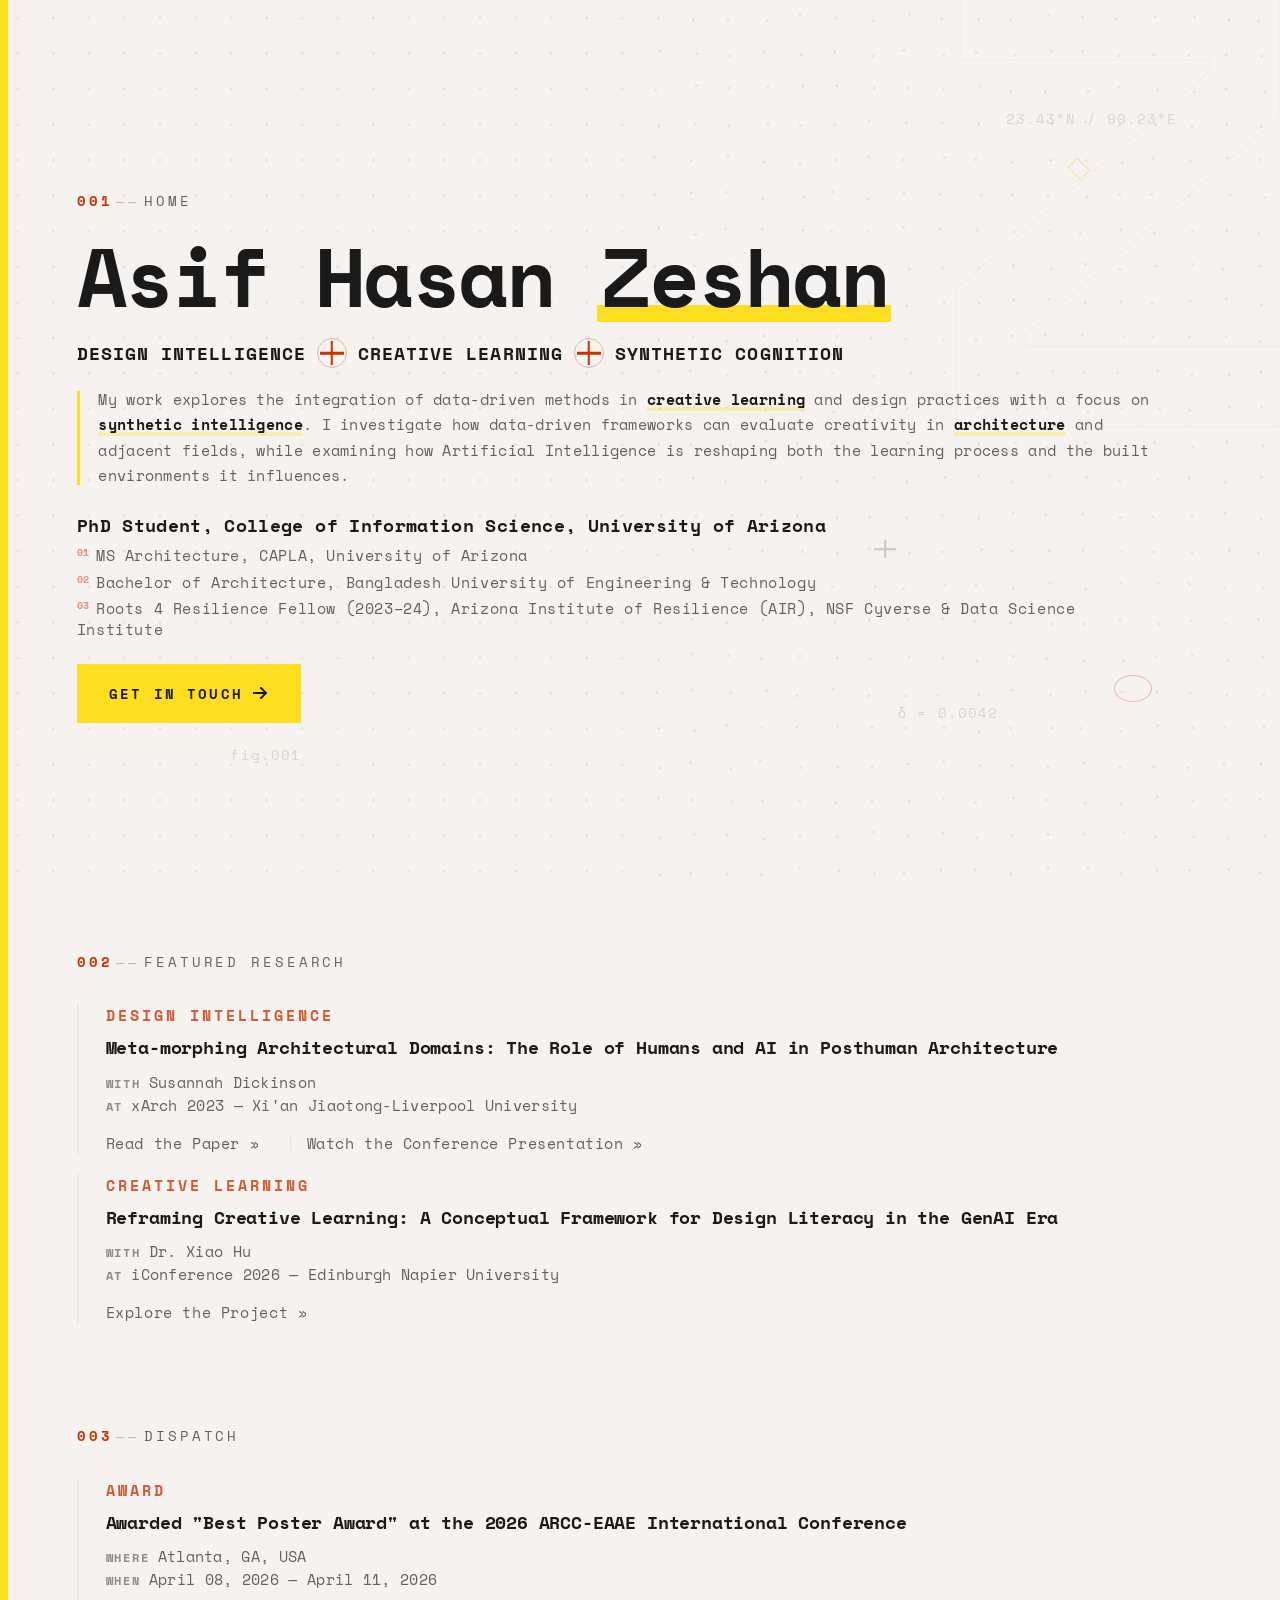
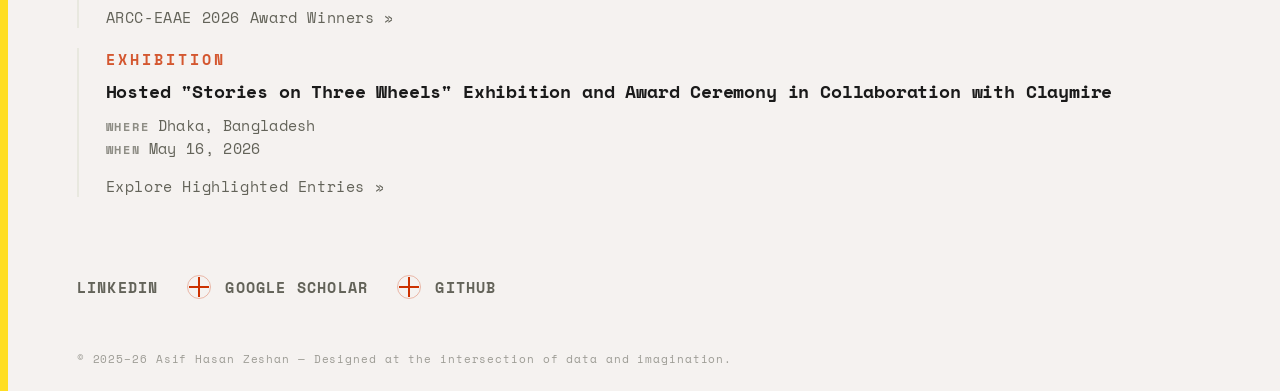
==== commit 8f4140f3: "Refactor HTML structure and update styles" ====
--- a/index.html
+++ b/index.html
@@ -158,10 +158,6 @@
 .block-action:hover .action-arrow{opacity:.7;transform:translateX(0)}
 .block-action .action-arrow svg line,.block-action .action-arrow svg polyline{stroke:var(--signal);stroke-width:1.5;stroke-linecap:square;fill:none}
 .action-divider{width:1px;height:14px;background:var(--ghost);flex-shrink:0}
-.block-action.coming-soon{cursor:default;opacity:.6}
-.block-action.coming-soon .action-text::after{display:none}
-.block-action.coming-soon:hover .action-text{color:var(--muted)}
-.block-action.coming-soon .soon-tag{font-family:'Space Mono',monospace;font-size:.75em;color:var(--signal);letter-spacing:.1em;text-transform:uppercase;font-weight:700;border:1.5px solid var(--signal);padding:2px 6px;margin-left:6px;opacity:.8}
 .social-ribbon{position:relative;z-index:1;width:100%;background:var(--bg);display:flex;align-items:center;justify-content:flex-start;padding:clamp(16px,2.5%,28px) clamp(22px,6%,90px);gap:clamp(8px,1.5%,16px);flex-wrap:nowrap;white-space:nowrap;opacity:0;animation:sectionReveal .5s ease-out 3.3s forwards}
 .social-ribbon::before{content:'';position:absolute;left:0;top:0;width:clamp(4px,.6%,10px);height:100%;background:var(--accent)}
 .social-link{font-family:'Space Mono',monospace;font-weight:700;font-size:clamp(.53rem,1.38vw,.94rem);color:var(--muted);text-decoration:none;letter-spacing:.08em;text-transform:uppercase;white-space:nowrap;position:relative;transition:color .3s ease;display:inline-flex;align-items:center;gap:5px}
@@ -181,81 +177,10 @@
 .site-footer{position:relative;z-index:1;width:100%;background:var(--bg);padding:clamp(14px,2%,24px) clamp(22px,6%,90px);opacity:0;animation:sectionReveal .5s ease-out 3.5s forwards}
 .site-footer::before{content:'';position:absolute;left:0;top:0;width:clamp(4px,.6%,10px);height:100%;background:var(--accent)}
 .footer-text{font-family:'Space Mono',monospace;font-weight:400;font-size:clamp(.42rem,1vw,.7rem);color:var(--muted);letter-spacing:.08em;opacity:.6}
-@media(max-width:900px){
-.hero-content{max-width:100%}
-.hero-bg .ghost-letter{font-size:clamp(12rem,45vw,28rem);right:-5%}
-.hero-name{white-space:normal}
-}
-@media(max-width:680px){
-.hero-content{padding-left:clamp(18px,6%,40px);padding-right:12%}
-.hero-name{font-size:clamp(1.8rem,9vw,3rem)}
-.tag-segment{font-size:clamp(.48rem,2.5vw,.78rem)}
-.spin-cross{width:clamp(8px,3vw,14px);height:clamp(8px,3vw,14px)}
-.hero-bg .ghost-letter{font-size:clamp(10rem,50vw,18rem);right:-8%;top:-3%}
-.hero-bg .accent-bar{width:4px}
-.float-shape.circle-ring,.float-shape.cross-mark{display:none}
-.coord-mark.c2,.coord-mark.c3{display:none}
-.credential-primary{font-size:clamp(.5rem,2.5vw,.82rem)}
-.credential-secondary{font-size:clamp(.46rem,2.4vw,.75rem)}
-.research-focus p{font-size:clamp(.46rem,2.4vw,.75rem)}
-.content-section{padding-left:clamp(18px,6%,40px);padding-right:8%}
-.content-section::before{width:4px}
-.content-section .page-index{font-size:clamp(.53rem,2.5vw,.72rem)}
-.block-title{font-size:clamp(.5rem,2.5vw,.82rem)}
-.block-category{font-size:clamp(.46rem,2.4vw,.75rem)}
-.meta-label{font-size:clamp(.4rem,1.9vw,.6rem)}
-.meta-link,.meta-value,.block-action{font-size:clamp(.46rem,2.4vw,.75rem)}
-.block-meta-row{flex-direction:column;gap:2px}
-.block-actions{flex-direction:column;align-items:flex-start;gap:clamp(5px,1.5%,10px)}
-.action-divider{display:none}
-.social-ribbon{padding-left:clamp(18px,6%,40px)}
-.social-ribbon::before{width:4px}
-.social-link{font-size:clamp(.46rem,2.9vw,.75rem)}
-.ribbon-cross{width:clamp(8px,2.7vw,14px);height:clamp(8px,2.7vw,14px)}
-.site-footer{padding-left:clamp(18px,6%,40px)}
-.site-footer::before{width:4px}
-}
-@media(max-width:520px){
-.hero-tagline{flex-wrap:wrap;white-space:normal}
-.social-ribbon{flex-wrap:wrap;white-space:normal}
-.hero-name .name-line{display:block}
-}
-@media(max-width:420px){
-.hero-content{padding-left:16px;padding-right:10%}
-.hero-name{font-size:clamp(1.5rem,10vw,2.2rem);letter-spacing:-.03em}
-.tag-segment{font-size:clamp(.42rem,3vw,.58rem);letter-spacing:.04em}
-.spin-cross{width:8px;height:8px}
-.spin-cross::before{height:1.5px}.spin-cross::after{width:1.5px}
-.hero-cta{padding:10px 18px;font-size:.55rem}
-.hero-bg .ghost-letter{font-size:10rem;opacity:.3}
-.hero-bg .accent-bar{width:3px}
-.page-index{font-size:.57rem}
-.content-section .page-index{font-size:.57rem}
-.landing-name{font-size:clamp(1.4rem,7vw,1.8rem)}
-.landing-overlay{padding:10% 5%}
-.float-shape.diamond{display:none}
-.credential-primary{font-size:clamp(.46rem,3.2vw,.7rem)}
-.credential-secondary{font-size:clamp(.42rem,3.36vw,.66rem)}
-.research-focus{padding-left:clamp(10px,3%,16px)}
-.research-focus p{font-size:clamp(.42rem,3.36vw,.66rem);line-height:1.6}
-.research-focus::before{width:2px}
-.content-section{padding-left:16px;padding-right:5%}
-.content-section::before{width:3px}
-.block-title{font-size:clamp(.46rem,3.2vw,.7rem)}
-.block-category{font-size:clamp(.42rem,3.36vw,.66rem)}
-.meta-link,.meta-value,.block-action{font-size:clamp(.42rem,3.36vw,.66rem)}
-.meta-label{font-size:clamp(.36rem,2.7vw,.52rem)}
-.section-header{margin-bottom:clamp(14px,3.5%,28px)}
-.content-block{padding-left:clamp(10px,3%,16px)}
-.social-ribbon{padding:12px 16px;gap:6px}
-.social-ribbon::before{width:3px}
-.social-link{font-size:clamp(.42rem,3.5vw,.66rem);letter-spacing:.05em}
-.ribbon-cross{width:8px;height:8px}
-.ribbon-cross::before{height:1.5px}.ribbon-cross::after{width:1.5px}
-.site-footer{padding:10px 16px}
-.site-footer::before{width:3px}
-.footer-text{font-size:clamp(.38rem,2.8vw,.55rem)}
-}
+@media(max-width:900px){.hero-content{max-width:100%}.hero-bg .ghost-letter{font-size:clamp(12rem,45vw,28rem);right:-5%}.hero-name{white-space:normal}}
+@media(max-width:680px){.hero-content{padding-left:clamp(18px,6%,40px);padding-right:12%}.hero-name{font-size:clamp(1.8rem,9vw,3rem)}.tag-segment{font-size:clamp(.48rem,2.5vw,.78rem)}.spin-cross{width:clamp(8px,3vw,14px);height:clamp(8px,3vw,14px)}.hero-bg .ghost-letter{font-size:clamp(10rem,50vw,18rem);right:-8%;top:-3%}.hero-bg .accent-bar{width:4px}.float-shape.circle-ring,.float-shape.cross-mark{display:none}.coord-mark.c2,.coord-mark.c3{display:none}.credential-primary{font-size:clamp(.5rem,2.5vw,.82rem)}.credential-secondary{font-size:clamp(.46rem,2.4vw,.75rem)}.research-focus p{font-size:clamp(.46rem,2.4vw,.75rem)}.content-section{padding-left:clamp(18px,6%,40px);padding-right:8%}.content-section::before{width:4px}.content-section .page-index{font-size:clamp(.53rem,2.5vw,.72rem)}.block-title{font-size:clamp(.5rem,2.5vw,.82rem)}.block-category{font-size:clamp(.46rem,2.4vw,.75rem)}.meta-label{font-size:clamp(.4rem,1.9vw,.6rem)}.meta-link,.meta-value,.block-action{font-size:clamp(.46rem,2.4vw,.75rem)}.block-meta-row{flex-direction:column;gap:2px}.block-actions{flex-direction:column;align-items:flex-start;gap:clamp(5px,1.5%,10px)}.action-divider{display:none}.social-ribbon{padding-left:clamp(18px,6%,40px)}.social-ribbon::before{width:4px}.social-link{font-size:clamp(.46rem,2.9vw,.75rem)}.ribbon-cross{width:clamp(8px,2.7vw,14px);height:clamp(8px,2.7vw,14px)}.site-footer{padding-left:clamp(18px,6%,40px)}.site-footer::before{width:4px}}
+@media(max-width:520px){.hero-tagline{flex-wrap:wrap;white-space:normal}.social-ribbon{flex-wrap:wrap;white-space:normal}.hero-name .name-line{display:block}}
+@media(max-width:420px){.hero-content{padding-left:16px;padding-right:10%}.hero-name{font-size:clamp(1.5rem,10vw,2.2rem);letter-spacing:-.03em}.tag-segment{font-size:clamp(.42rem,3vw,.58rem);letter-spacing:.04em}.spin-cross{width:8px;height:8px}.spin-cross::before{height:1.5px}.spin-cross::after{width:1.5px}.hero-cta{padding:10px 18px;font-size:.55rem}.hero-bg .ghost-letter{font-size:10rem;opacity:.3}.hero-bg .accent-bar{width:3px}.page-index{font-size:.57rem}.content-section .page-index{font-size:.57rem}.landing-name{font-size:clamp(1.4rem,7vw,1.8rem)}.landing-overlay{padding:10% 5%}.float-shape.diamond{display:none}.credential-primary{font-size:clamp(.46rem,3.2vw,.7rem)}.credential-secondary{font-size:clamp(.42rem,3.36vw,.66rem)}.research-focus{padding-left:clamp(10px,3%,16px)}.research-focus p{font-size:clamp(.42rem,3.36vw,.66rem);line-height:1.6}.research-focus::before{width:2px}.content-section{padding-left:16px;padding-right:5%}.content-section::before{width:3px}.block-title{font-size:clamp(.46rem,3.2vw,.7rem)}.block-category{font-size:clamp(.42rem,3.36vw,.66rem)}.meta-link,.meta-value,.block-action{font-size:clamp(.42rem,3.36vw,.66rem)}.meta-label{font-size:clamp(.36rem,2.7vw,.52rem)}.section-header{margin-bottom:clamp(14px,3.5%,28px)}.content-block{padding-left:clamp(10px,3%,16px)}.social-ribbon{padding:12px 16px;gap:6px}.social-ribbon::before{width:3px}.social-link{font-size:clamp(.42rem,3.5vw,.66rem);letter-spacing:.05em}.ribbon-cross{width:8px;height:8px}.ribbon-cross::before{height:1.5px}.ribbon-cross::after{width:1.5px}.site-footer{padding:10px 16px}.site-footer::before{width:3px}.footer-text{font-size:clamp(.38rem,2.8vw,.55rem)}}
 </style>
 </head>
 <body>
@@ -324,7 +249,7 @@
 <div class="block-meta-row"><span class="meta-label">With</span><a href="https://infosci.arizona.edu/person/xiao-hu" target="_blank" rel="noopener" class="meta-link"><span class="meta-text">Dr. Xiao Hu</span></a></div>
 <div class="block-meta-row"><span class="meta-label">At</span><a href="https://www.ischools.org/post/iconference-2026-call-for-papers" target="_blank" rel="noopener" class="meta-link"><span class="meta-text">iConference 2026 — Edinburgh Napier University</span></a></div>
 </div>
-<div class="block-actions"><span class="block-action coming-soon"><span class="action-text">Publication & Presentation Coming Soon</span><span class="soon-tag">Soon</span></span></div>
+<div class="block-actions"><a href="https://publicera.kb.se/ir/article/view/64273" target="_blank" rel="noopener" class="block-action"><span class="action-text">Explore the Project »</span><span class="action-arrow"><svg width="10" height="8" viewBox="0 0 16 12"><line x1="0" y1="6" x2="12" y2="6"/><polyline points="8,2 13,6 8,10"/></svg></span></a></div>
 </div>
 </div>
 </section>
@@ -332,22 +257,22 @@
 <div class="section-header"><div class="page-index"><span class="idx-num">003</span><span class="idx-dash">——</span><span class="idx-label">Dispatch</span></div></div>
 <div class="content-blocks">
 <div class="content-block">
-<div class="block-category">Conference</div>
-<h2 class="block-title">Heading to 2026 ARCC-EAAE International Conference: Local Solutions for Global Issues</h2>
+<div class="block-category">Award</div>
+<h2 class="block-title">Awarded "Best Poster Award" at the 2026 ARCC-EAAE International Conference</h2>
 <div class="block-meta">
 <div class="block-meta-row"><span class="meta-label">Where</span><span class="meta-value">Atlanta, GA, USA</span></div>
 <div class="block-meta-row"><span class="meta-label">When</span><span class="meta-value">April 08, 2026 — April 11, 2026</span></div>
 </div>
-<div class="block-actions"><a href="https://www.arcc-arch.org/2026-arcc-eaae-international-conference-local-solutions-for-global-issues/" target="_blank" rel="noopener" class="block-action"><span class="action-text">Know More About the Conference »</span><span class="action-arrow"><svg width="10" height="8" viewBox="0 0 16 12"><line x1="0" y1="6" x2="12" y2="6"/><polyline points="8,2 13,6 8,10"/></svg></span></a></div>
+<div class="block-actions"><a href="https://www.arcc-arch.org/meet-the-arcc-2026-awards-recipients/" target="_blank" rel="noopener" class="block-action"><span class="action-text">ARCC-EAAE 2026 Award Winners »</span><span class="action-arrow"><svg width="10" height="8" viewBox="0 0 16 12"><line x1="0" y1="6" x2="12" y2="6"/><polyline points="8,2 13,6 8,10"/></svg></span></a></div>
 </div>
 <div class="content-block">
-<div class="block-category">Call for Contributions</div>
-<h2 class="block-title">Hosting "Stories on Three Wheels" Call for Contribution for Photography, Illustration & Short Videos with <a href="https://www.placemakingbangladesh.org/" target="_blank" rel="noopener" class="inline-link">Placemaking Bangladesh</a></h2>
+<div class="block-category">Exhibition</div>
+<h2 class="block-title">Hosted "Stories on Three Wheels" Exhibition and Award Ceremony in Collaboration with <a href="https://www.claymire.site" target="_blank" rel="noopener" class="inline-link">Claymire</a></h2>
 <div class="block-meta">
 <div class="block-meta-row"><span class="meta-label">Where</span><span class="meta-value">Dhaka, Bangladesh</span></div>
-<div class="block-meta-row"><span class="meta-label">When</span><span class="meta-value">Deadline: April 5, 2026</span></div>
-</div>
-<div class="block-actions"><a href="https://www.claymire.site/stories-on-three-wheels" target="_blank" rel="noopener" class="block-action"><span class="action-text">Submit Your Contribution »</span><span class="action-arrow"><svg width="10" height="8" viewBox="0 0 16 12"><line x1="0" y1="6" x2="12" y2="6"/><polyline points="8,2 13,6 8,10"/></svg></span></a></div>
+<div class="block-meta-row"><span class="meta-label">When</span><span class="meta-value">May 16, 2026</span></div>
+</div>
+<div class="block-actions"><a href="https://www.claymire.site/past-competition/stories-on-three-wheels/competition-entries" target="_blank" rel="noopener" class="block-action"><span class="action-text">Explore Highlighted Entries »</span><span class="action-arrow"><svg width="10" height="8" viewBox="0 0 16 12"><line x1="0" y1="6" x2="12" y2="6"/><polyline points="8,2 13,6 8,10"/></svg></span></a></div>
 </div>
 </div>
 </section>
@@ -362,121 +287,7 @@
 <p class="footer-text">© 2025–26 Asif Hasan Zeshan — Designed at the intersection of data and imagination.</p>
 </footer>
 <script>
-(function(){
-var c=document.getElementById('entropy-bg');
-if(!c)return;
-var ctx=c.getContext('2d');
-if(!ctx)return;
-var w,h,particles=[],time=0,animId;
-var color='#1A1A1A';
-function resize(){
-var dpr=window.devicePixelRatio||1;
-w=window.innerWidth;
-h=Math.max(document.documentElement.scrollHeight,window.innerHeight);
-c.width=w*dpr;
-c.height=h*dpr;
-c.style.width=w+'px';
-c.style.height=h+'px';
-ctx.setTransform(1,0,0,1,0,0);
-ctx.scale(dpr,dpr);
-init();
-}
-function Particle(x,y,order){
-this.x=x;this.y=y;
-this.originalX=x;this.originalY=y;
-this.size=1.5;this.order=order;
-this.vx=(Math.random()-0.5)*1.5;
-this.vy=(Math.random()-0.5)*1.5;
-this.influence=0;this.neighbors=[];
-}
-Particle.prototype.update=function(){
-if(this.order){
-var dx=this.originalX-this.x;
-var dy=this.originalY-this.y;
-var cx=0,cy=0;
-for(var i=0;i<this.neighbors.length;i++){
-var n=this.neighbors[i];
-if(!n.order){
-var d=Math.hypot(this.x-n.x,this.y-n.y);
-var s=Math.max(0,1-d/120);
-cx+=n.vx*s;cy+=n.vy*s;
-this.influence=Math.max(this.influence,s);
-}}
-this.x+=dx*0.04*(1-this.influence)+cx*this.influence;
-this.y+=dy*0.04*(1-this.influence)+cy*this.influence;
-this.influence*=0.99;
-}else{
-this.vx+=(Math.random()-0.5)*0.4;
-this.vy+=(Math.random()-0.5)*0.4;
-this.vx*=0.95;this.vy*=0.95;
-this.x+=this.vx;this.y+=this.vy;
-if(this.x<w*0.5||this.x>w)this.vx*=-1;
-if(this.y<0||this.y>h)this.vy*=-1;
-this.x=Math.max(w*0.5,Math.min(w,this.x));
-this.y=Math.max(0,Math.min(h,this.y));
-}};
-Particle.prototype.draw=function(ctx){
-var a=this.order?0.7-this.influence*0.4:0.7;
-var hex=Math.round(a*255).toString(16);
-if(hex.length<2)hex='0'+hex;
-ctx.fillStyle=color+hex;
-ctx.beginPath();
-ctx.arc(this.x,this.y,this.size,0,Math.PI*2);
-ctx.fill();
-};
-function init(){
-particles=[];
-var cols=Math.floor(w/35);
-var rows=Math.floor(h/35);
-if(cols<5)cols=5;if(rows<5)rows=5;
-var sx=w/cols;var sy=h/rows;
-for(var i=0;i<cols;i++){
-for(var j=0;j<rows;j++){
-var x=sx*i+sx/2;
-var y=sy*j+sy/2;
-var order=x<w*0.5;
-particles.push(new Particle(x,y,order));
-}}
-}
-function updateNeighbors(){
-for(var i=0;i<particles.length;i++){
-particles[i].neighbors=[];
-for(var j=0;j<particles.length;j++){
-if(i===j)continue;
-var d=Math.hypot(particles[i].x-particles[j].x,particles[i].y-particles[j].y);
-if(d<120)particles[i].neighbors.push(particles[j]);
-}}
-}
-function animate(){
-ctx.clearRect(0,0,w,h);
-if(time%30===0)updateNeighbors();
-for(var i=0;i<particles.length;i++){
-var p=particles[i];
-p.update();p.draw(ctx);
-for(var j=0;j<p.neighbors.length;j++){
-var n=p.neighbors[j];
-var d=Math.hypot(p.x-n.x,p.y-n.y);
-if(d<60){
-var a=0.15*(1-d/60);
-var hex=Math.round(a*255).toString(16);
-if(hex.length<2)hex='0'+hex;
-ctx.strokeStyle=color+hex;
-ctx.lineWidth=0.5;
-ctx.beginPath();
-ctx.moveTo(p.x,p.y);
-ctx.lineTo(n.x,n.y);
-ctx.stroke();
-}}}
-time++;animId=requestAnimationFrame(animate);
-}
-resize();
-window.addEventListener('resize',function(){
-cancelAnimationFrame(animId);
-resize();animate();
-});
-setTimeout(function(){resize();animate();},3000);
-animate();
-})();
+(function(){var c=document.getElementById('entropy-bg');if(!c)return;var ctx=c.getContext('2d');if(!ctx)return;var w,h,particles=[],time=0,animId;var color='#1A1A1A';function resize(){var dpr=window.devicePixelRatio||1;w=window.innerWidth;h=Math.max(document.documentElement.scrollHeight,window.innerHeight);c.width=w*dpr;c.height=h*dpr;c.style.width=w+'px';c.style.height=h+'px';ctx.setTransform(1,0,0,1,0,0);ctx.scale(dpr,dpr);init()}function Particle(x,y,order){this.x=x;this.y=y;this.originalX=x;this.originalY=y;this.size=1.5;this.order=order;this.vx=(Math.random()-0.5)*1.5;this.vy=(Math.random()-0.5)*1.5;this.influence=0;this.neighbors=[]}Particle.prototype.update=function(){if(this.order){var dx=this.originalX-this.x;var dy=this.originalY-this.y;var cx=0,cy=0;for(var i=0;i<this.neighbors.length;i++){var n=this.neighbors[i];if(!n.order){var d=Math.hypot(this.x-n.x,this.y-n.y);var s=Math.max(0,1-d/120);cx+=n.vx*s;cy+=n.vy*s;this.influence=Math.max(this.influence,s)}}this.x+=dx*0.04*(1-this.influence)+cx*this.influence;this.y+=dy*0.04*(1-this.influence)+cy*this.influence;this.influence*=0.99}else{this.vx+=(Math.random()-0.5)*0.4;this.vy+=(Math.random()-0.5)*0.4;this.vx*=0.95;this.vy*=0.95;this.x+=this.vx;this.y+=this.vy;if(this.x<w*0.5||this.x>w)this.vx*=-1;if(this.y<0||this.y>h)this.vy*=-1;this.x=Math.max(w*0.5,Math.min(w,this.x));this.y=Math.max(0,Math.min(h,this.y))}};Particle.prototype.draw=function(ctx){var a=this.order?0.7-this.influence*0.4:0.7;var hex=Math.round(a*255).toString(16);if(hex.length<2)hex='0'+hex;ctx.fillStyle=color+hex;ctx.beginPath();ctx.arc(this.x,this.y,this.size,0,Math.PI*2);ctx.fill()};function init(){particles=[];var cols=Math.floor(w/35);var rows=Math.floor(h/35);if(cols<5)cols=5;if(rows<5)rows=5;var sx=w/cols;var sy=h/rows;for(var i=0;i<cols;i++){for(var j=0;j<rows;j++){var x=sx*i+sx/2;var y=sy*j+sy/2;var order=x<w*0.5;particles.push(new Particle(x,y,order))}}}function updateNeighbors(){for(var i=0;i<particles.length;i++){particles[i].neighbors=[];for(var j=0;j<particles.length;j++){if(i===j)continue;var d=Math.hypot(particles[i].x-particles[j].x,particles[i].y-particles[j].y);if(d<120)particles[i].neighbors.push(particles[j])}}}function animate(){ctx.clearRect(0,0,w,h);if(time%30===0)updateNeighbors();for(var i=0;i<particles.length;i++){var p=particles[i];p.update();p.draw(ctx);for(var j=0;j<p.neighbors.length;j++){var n=p.neighbors[j];var d=Math.hypot(p.x-n.x,p.y-n.y);if(d<60){var a=0.15*(1-d/60);var hex=Math.round(a*255).toString(16);if(hex.length<2)hex='0'+hex;ctx.strokeStyle=color+hex;ctx.lineWidth=0.5;ctx.beginPath();ctx.moveTo(p.x,p.y);ctx.lineTo(n.x,n.y);ctx.stroke()}}}time++;animId=requestAnimationFrame(animate)}resize();window.addEventListener('resize',function(){cancelAnimationFrame(animId);resize();animate()});setTimeout(function(){resize();animate()},3000);animate()})();
 </script>
 </body>
 </html>
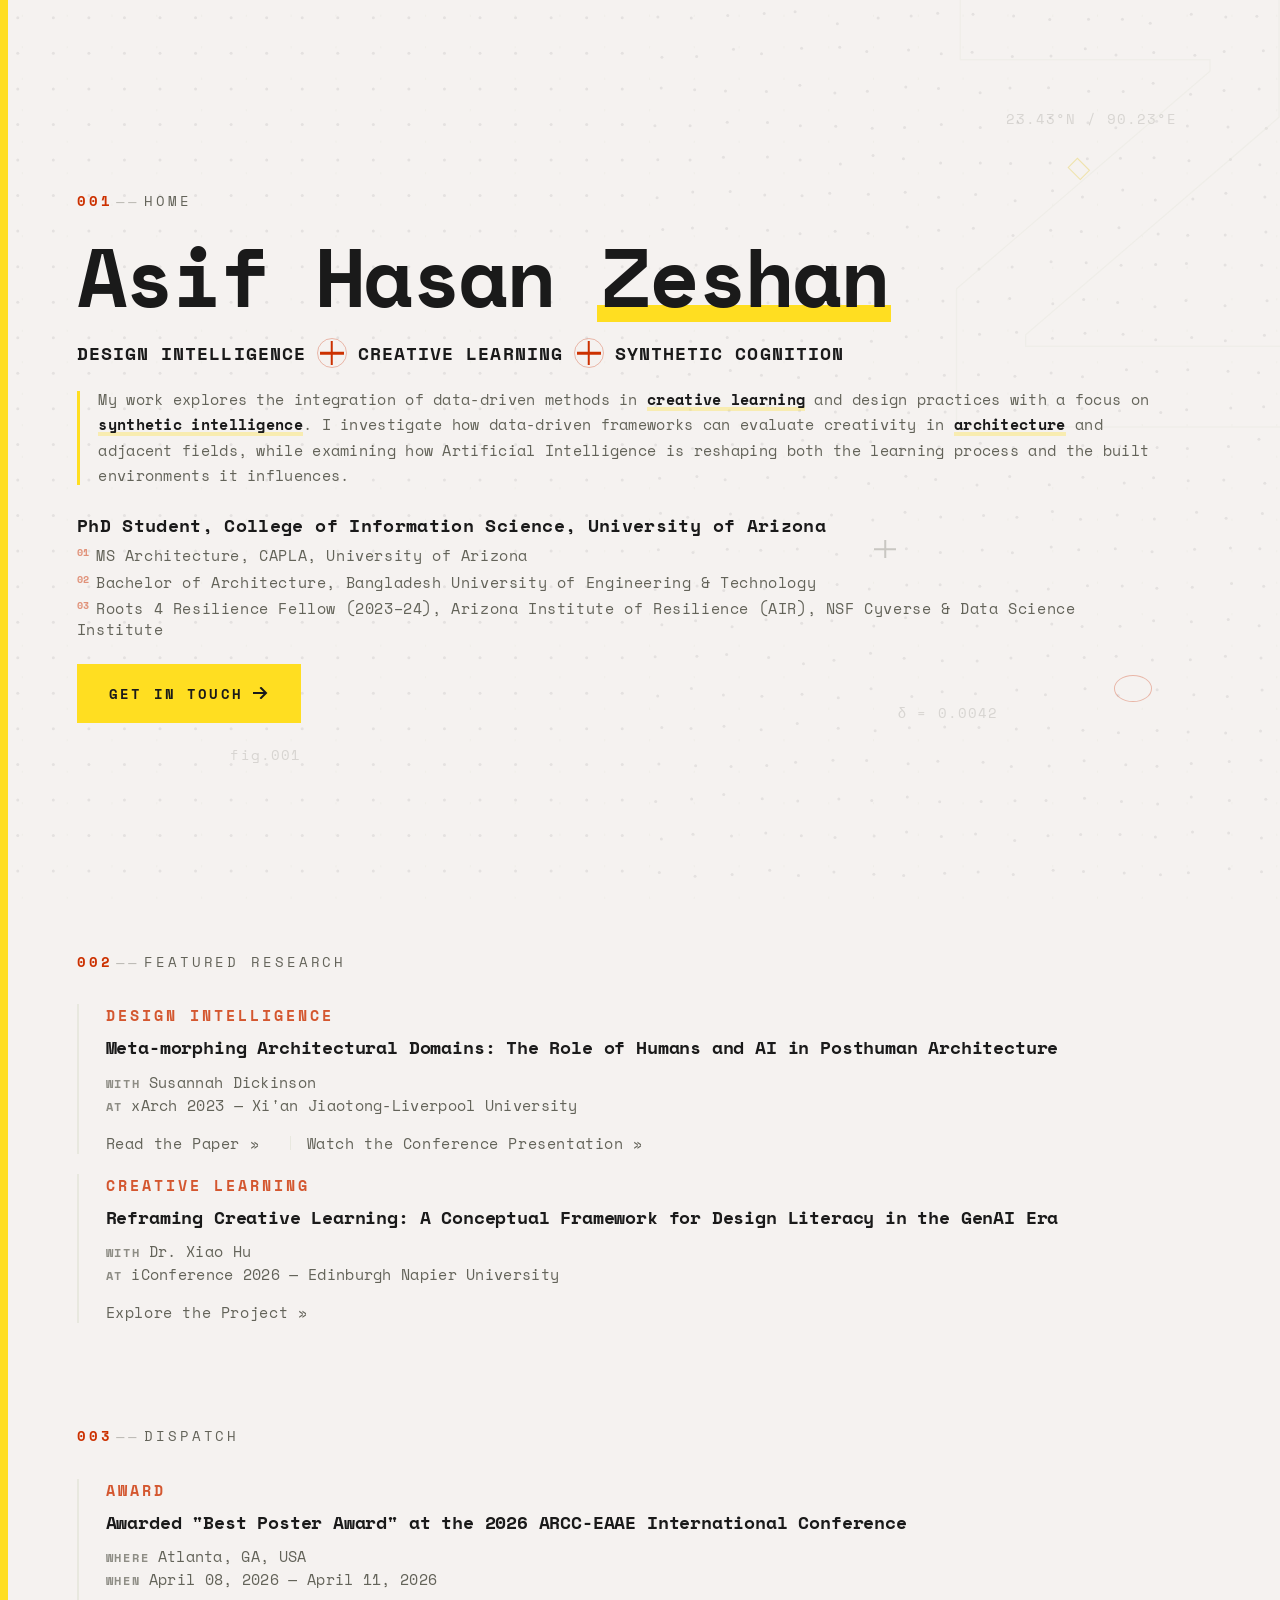
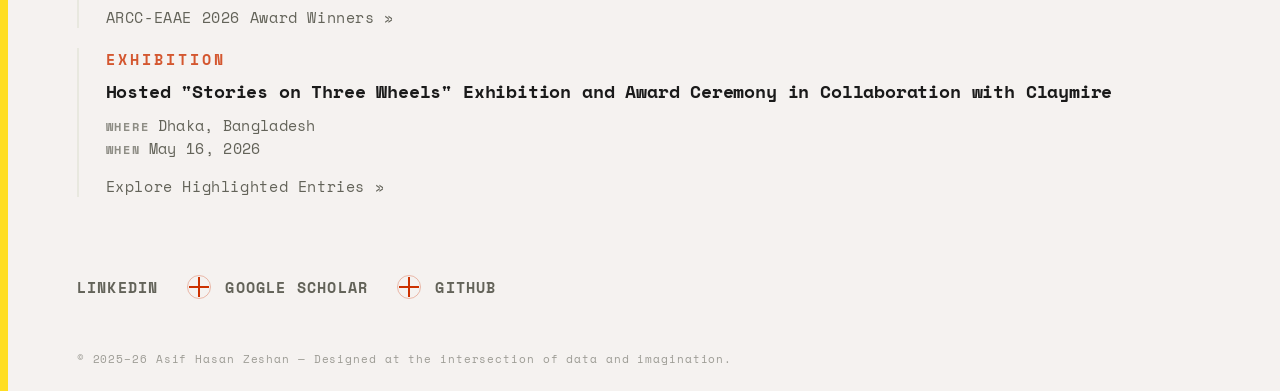
==== commit 45793fe0: "Add new project link to index.html" ====
--- a/index.html
+++ b/index.html
@@ -249,7 +249,7 @@
 <div class="block-meta-row"><span class="meta-label">With</span><a href="https://infosci.arizona.edu/person/xiao-hu" target="_blank" rel="noopener" class="meta-link"><span class="meta-text">Dr. Xiao Hu</span></a></div>
 <div class="block-meta-row"><span class="meta-label">At</span><a href="https://www.ischools.org/post/iconference-2026-call-for-papers" target="_blank" rel="noopener" class="meta-link"><span class="meta-text">iConference 2026 — Edinburgh Napier University</span></a></div>
 </div>
-<div class="block-actions"><a href="https://publicera.kb.se/ir/article/view/64273" target="_blank" rel="noopener" class="block-action"><span class="action-text">Explore the Project »</span><span class="action-arrow"><svg width="10" height="8" viewBox="0 0 16 12"><line x1="0" y1="6" x2="12" y2="6"/><polyline points="8,2 13,6 8,10"/></svg></span></a></div>
+<div class="block-actions"><a href="https://www.asifhasanzeshan.xyz/projects/genaicreativelearning.html" target="_blank" rel="noopener" class="block-action"><span class="action-text">Explore the Project »</span><span class="action-arrow"><svg width="10" height="8" viewBox="0 0 16 12"><line x1="0" y1="6" x2="12" y2="6"/><polyline points="8,2 13,6 8,10"/></svg></span></a></div>
 </div>
 </div>
 </section>
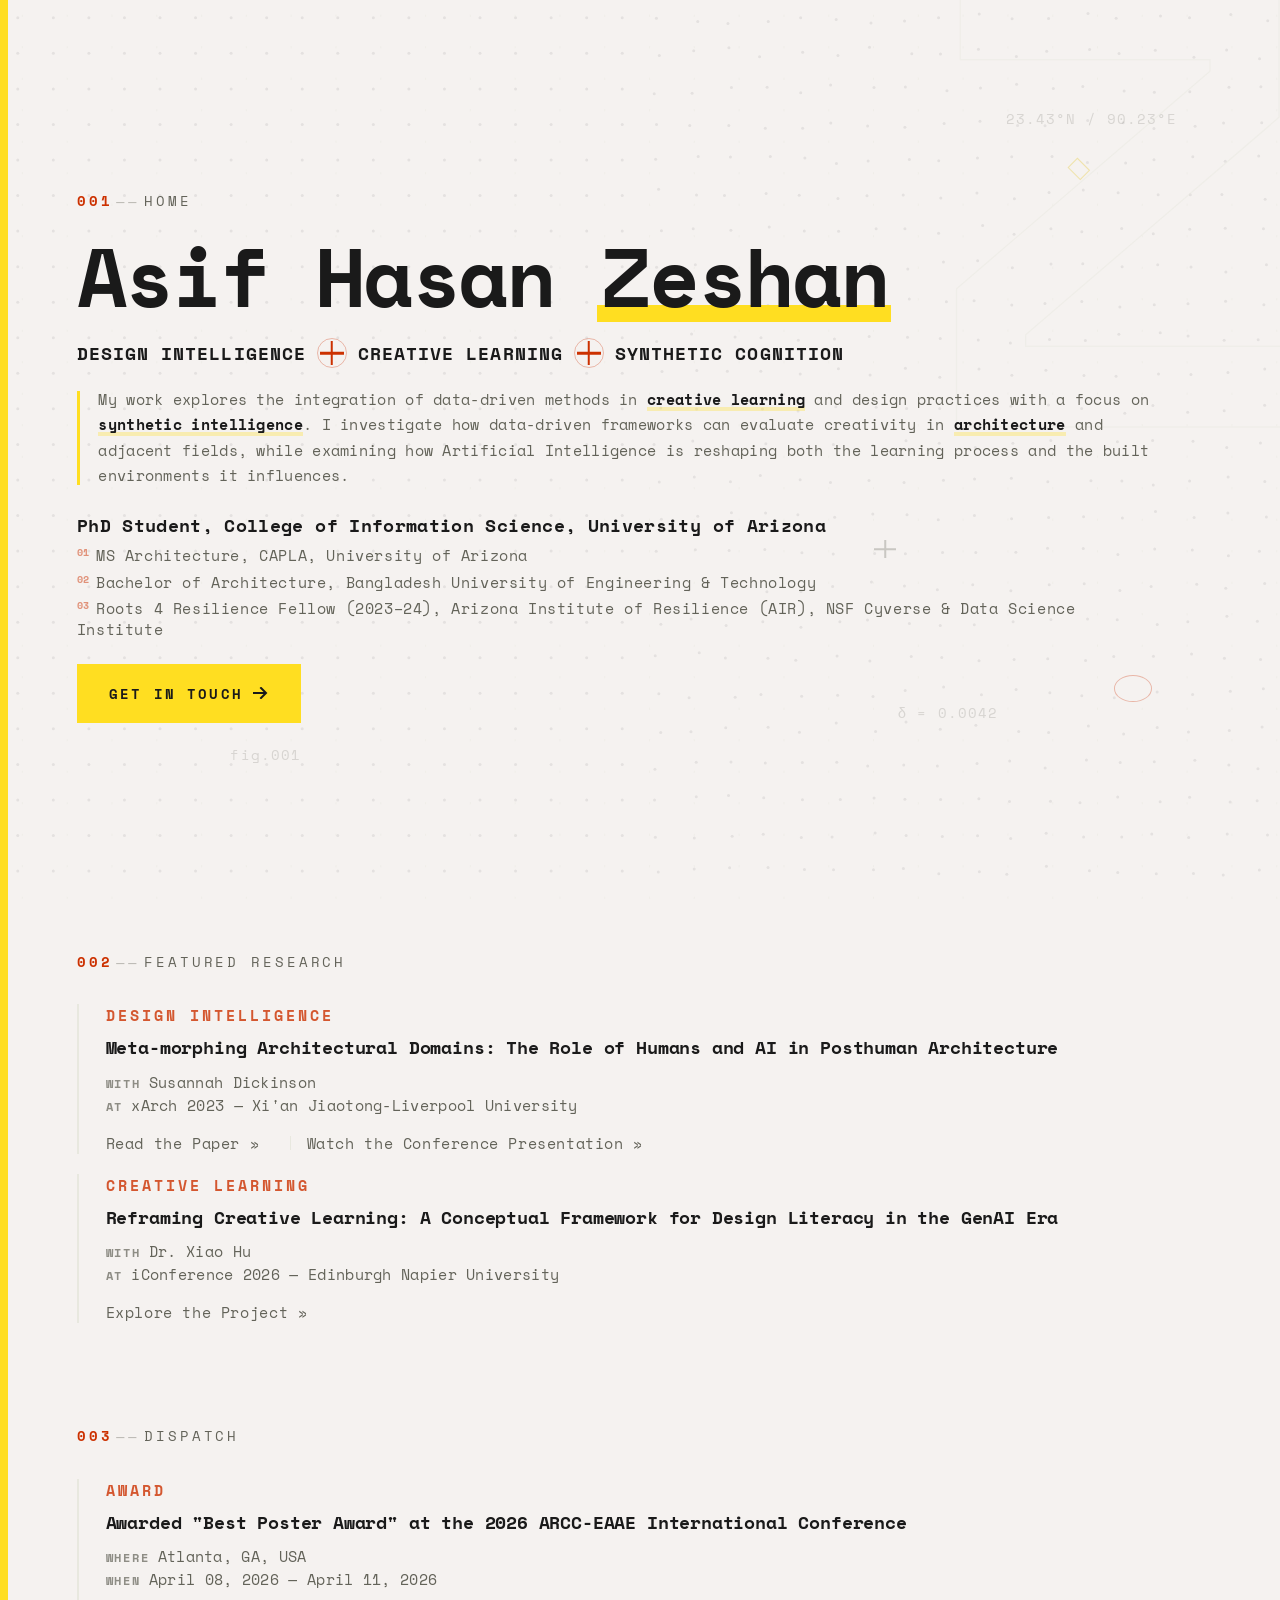
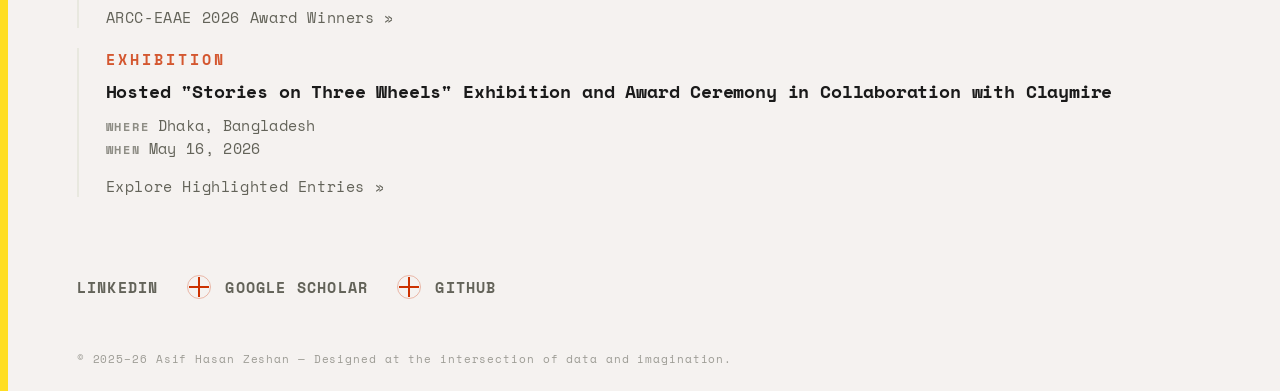
==== commit 7e55c823: "Change link target to _self for project exploration" ====
--- a/index.html
+++ b/index.html
@@ -249,7 +249,7 @@
 <div class="block-meta-row"><span class="meta-label">With</span><a href="https://infosci.arizona.edu/person/xiao-hu" target="_blank" rel="noopener" class="meta-link"><span class="meta-text">Dr. Xiao Hu</span></a></div>
 <div class="block-meta-row"><span class="meta-label">At</span><a href="https://www.ischools.org/post/iconference-2026-call-for-papers" target="_blank" rel="noopener" class="meta-link"><span class="meta-text">iConference 2026 — Edinburgh Napier University</span></a></div>
 </div>
-<div class="block-actions"><a href="https://www.asifhasanzeshan.xyz/projects/genaicreativelearning.html" target="_blank" rel="noopener" class="block-action"><span class="action-text">Explore the Project »</span><span class="action-arrow"><svg width="10" height="8" viewBox="0 0 16 12"><line x1="0" y1="6" x2="12" y2="6"/><polyline points="8,2 13,6 8,10"/></svg></span></a></div>
+<div class="block-actions"><a href="https://www.asifhasanzeshan.xyz/projects/genaicreativelearning.html" target="_self" class="block-action"><span class="action-text">Explore the Project »</span><span class="action-arrow"><svg width="10" height="8" viewBox="0 0 16 12"><line x1="0" y1="6" x2="12" y2="6"/><polyline points="8,2 13,6 8,10"/></svg></span></a></div>
 </div>
 </div>
 </section>
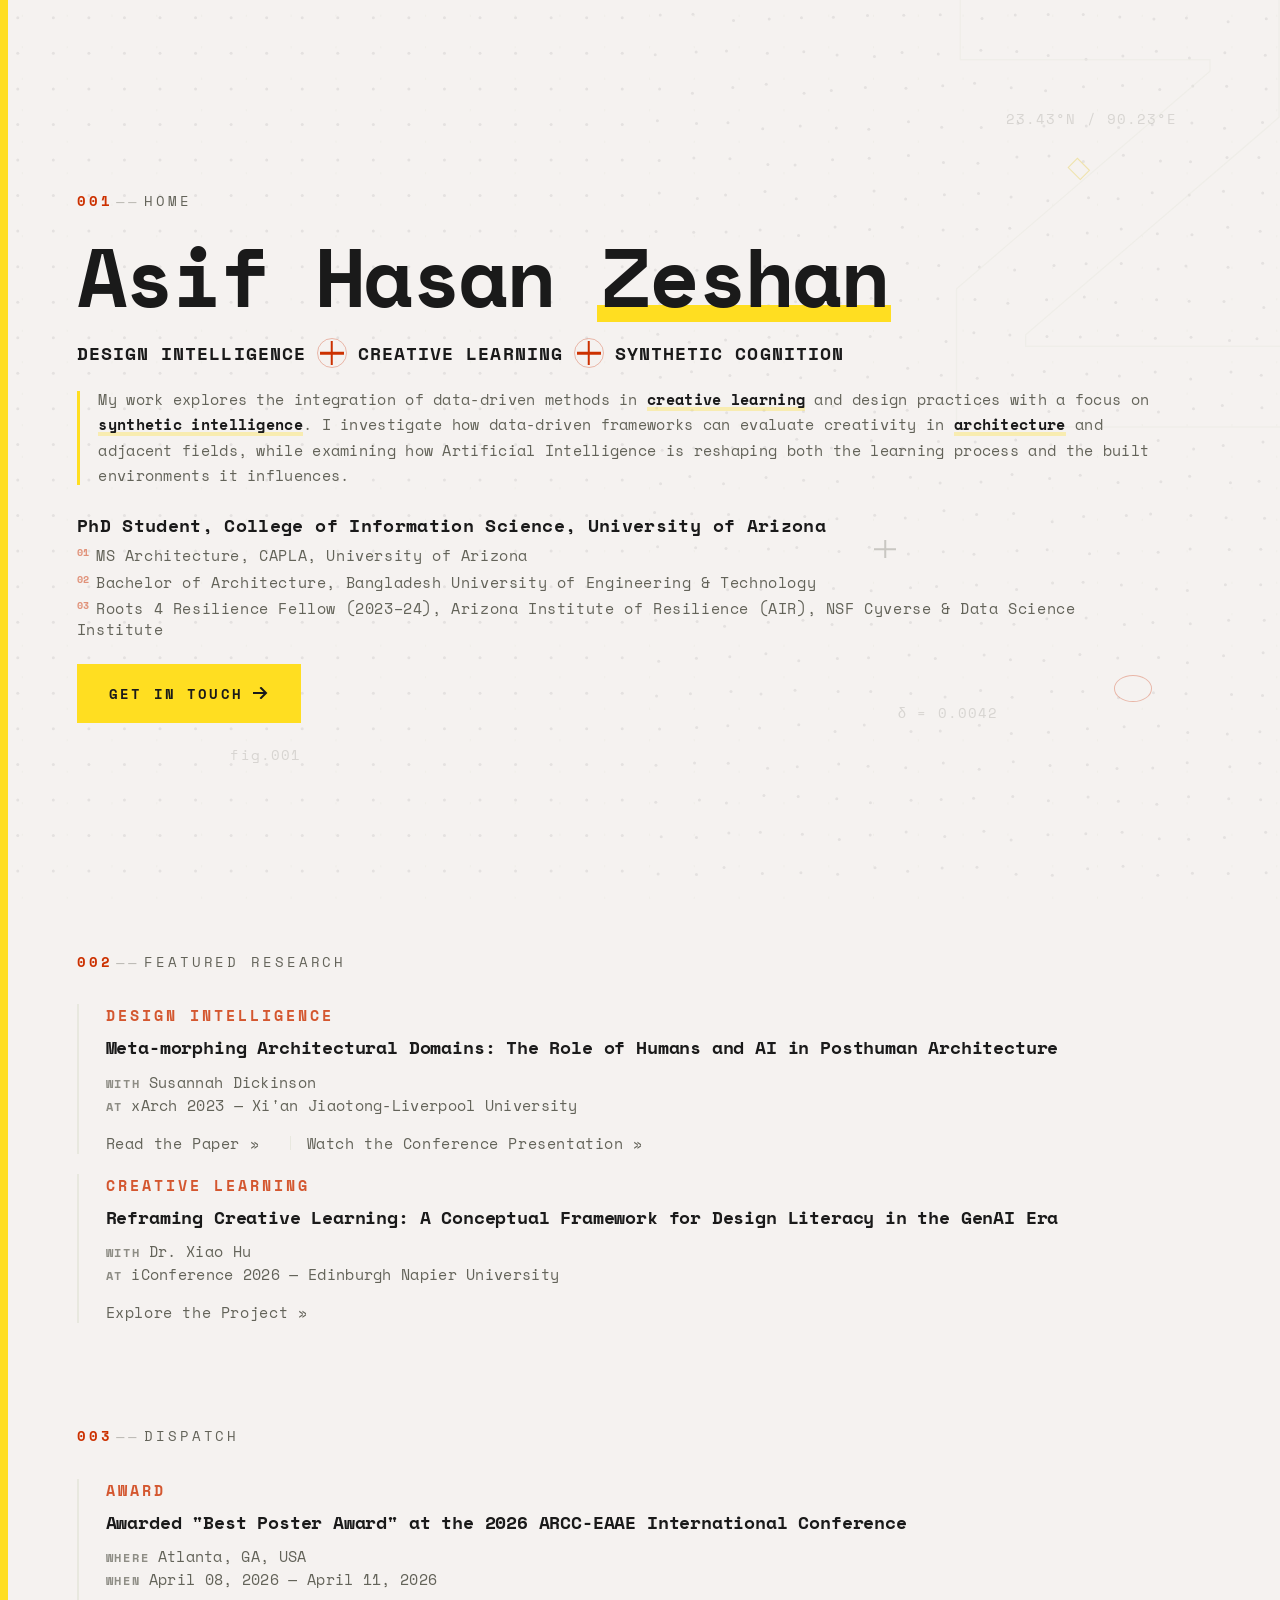
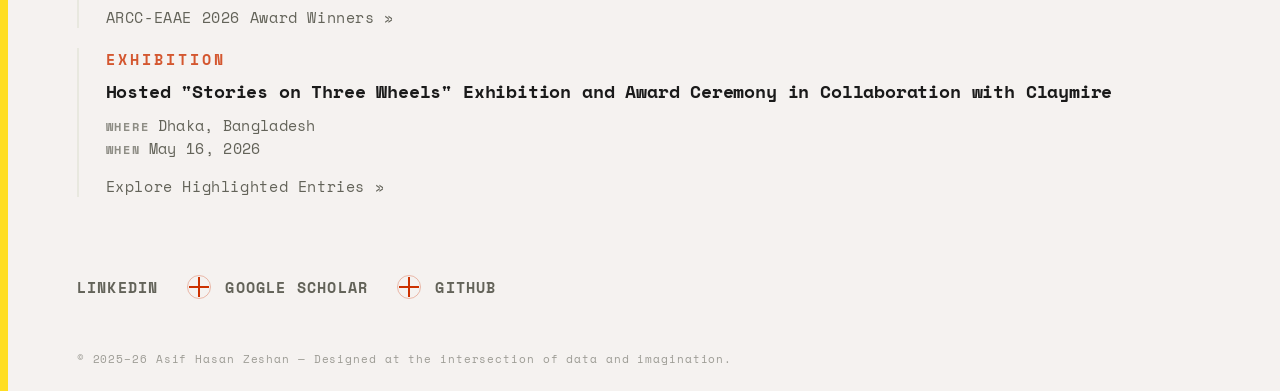
==== commit 2e39bc0b: "Change target attribute for project link" ====
--- a/index.html
+++ b/index.html
@@ -249,7 +249,7 @@
 <div class="block-meta-row"><span class="meta-label">With</span><a href="https://infosci.arizona.edu/person/xiao-hu" target="_blank" rel="noopener" class="meta-link"><span class="meta-text">Dr. Xiao Hu</span></a></div>
 <div class="block-meta-row"><span class="meta-label">At</span><a href="https://www.ischools.org/post/iconference-2026-call-for-papers" target="_blank" rel="noopener" class="meta-link"><span class="meta-text">iConference 2026 — Edinburgh Napier University</span></a></div>
 </div>
-<div class="block-actions"><a href="https://www.asifhasanzeshan.xyz/projects/genaicreativelearning.html" target="_self" class="block-action"><span class="action-text">Explore the Project »</span><span class="action-arrow"><svg width="10" height="8" viewBox="0 0 16 12"><line x1="0" y1="6" x2="12" y2="6"/><polyline points="8,2 13,6 8,10"/></svg></span></a></div>
+<div class="block-actions"><a href="https://www.asifhasanzeshan.xyz/projects/genaicreativelearning.html" target="_top" onclick="window.top.location.href=this.href;return false;" class="block-action"><span class="action-text">Explore the Project »</span><span class="action-arrow"><svg width="10" height="8" viewBox="0 0 16 12"><line x1="0" y1="6" x2="12" y2="6"/><polyline points="8,2 13,6 8,10"/></svg></span></a></div>
 </div>
 </div>
 </section>
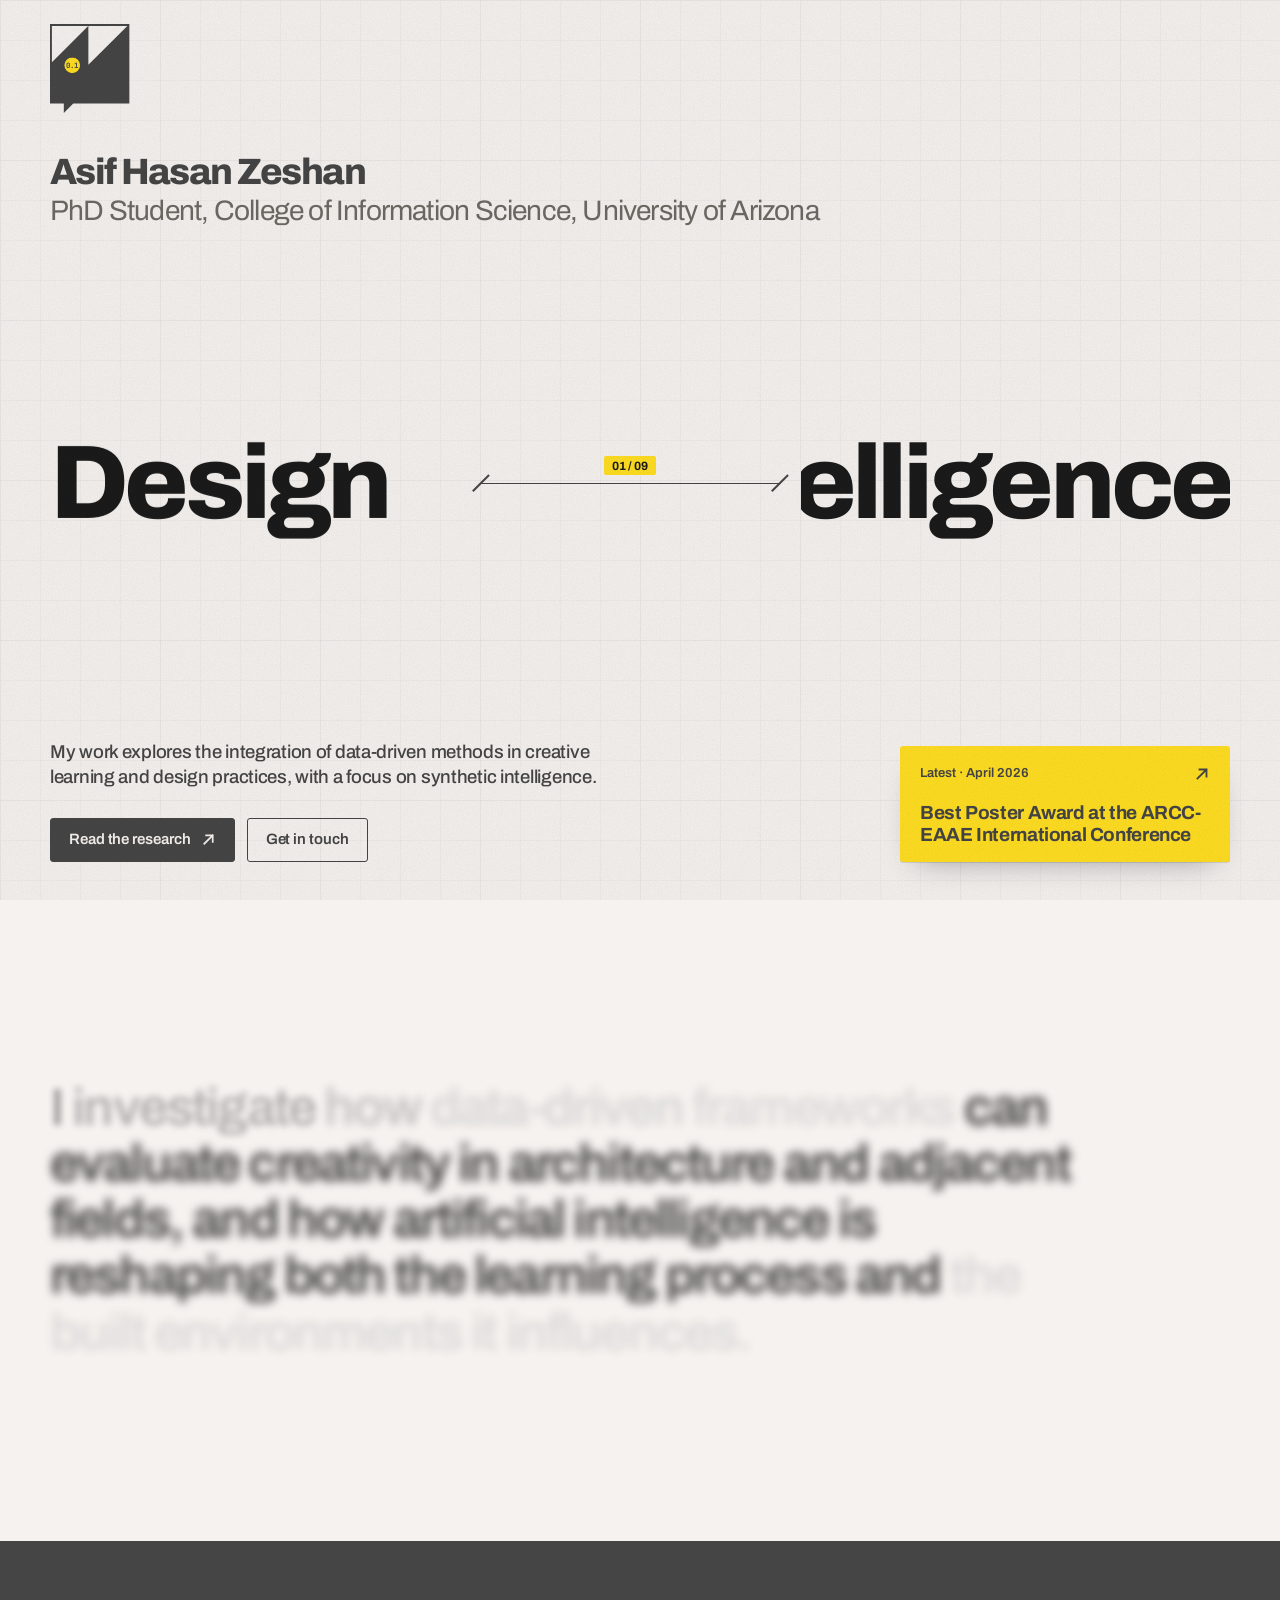
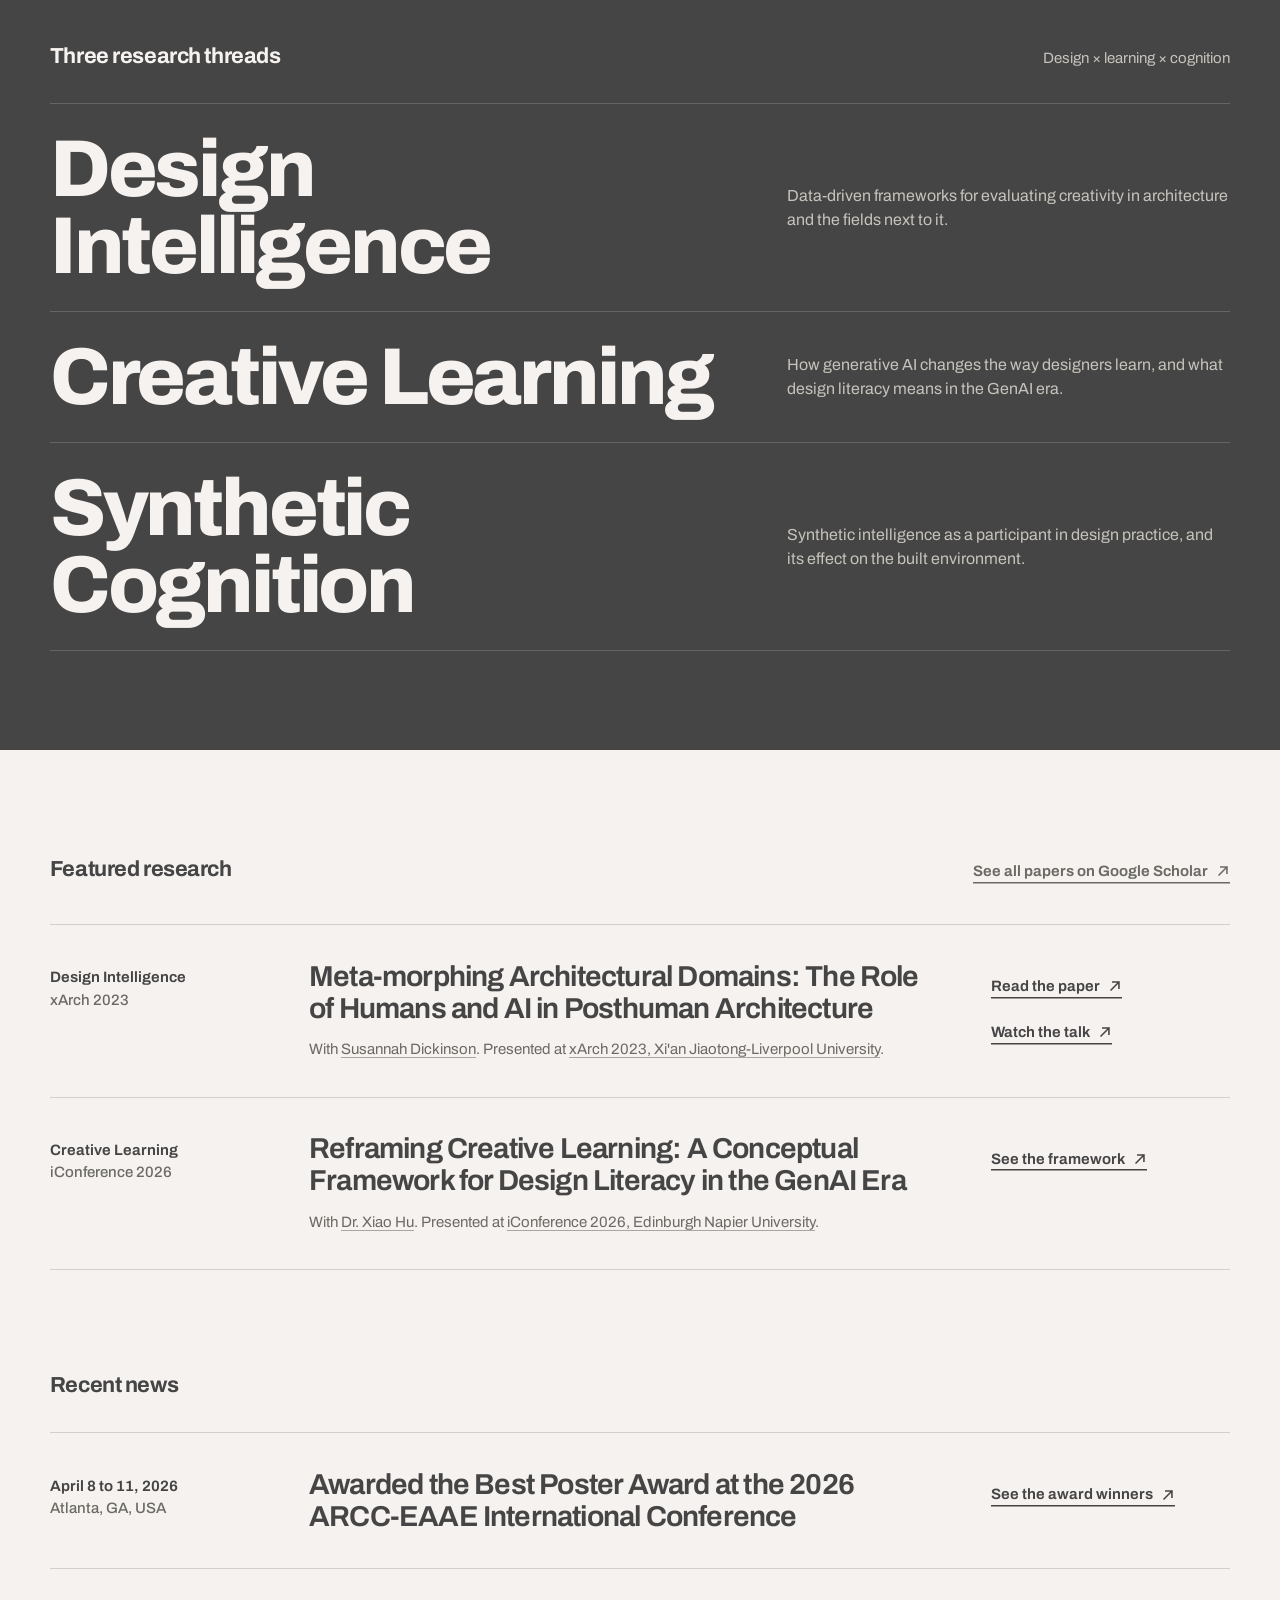
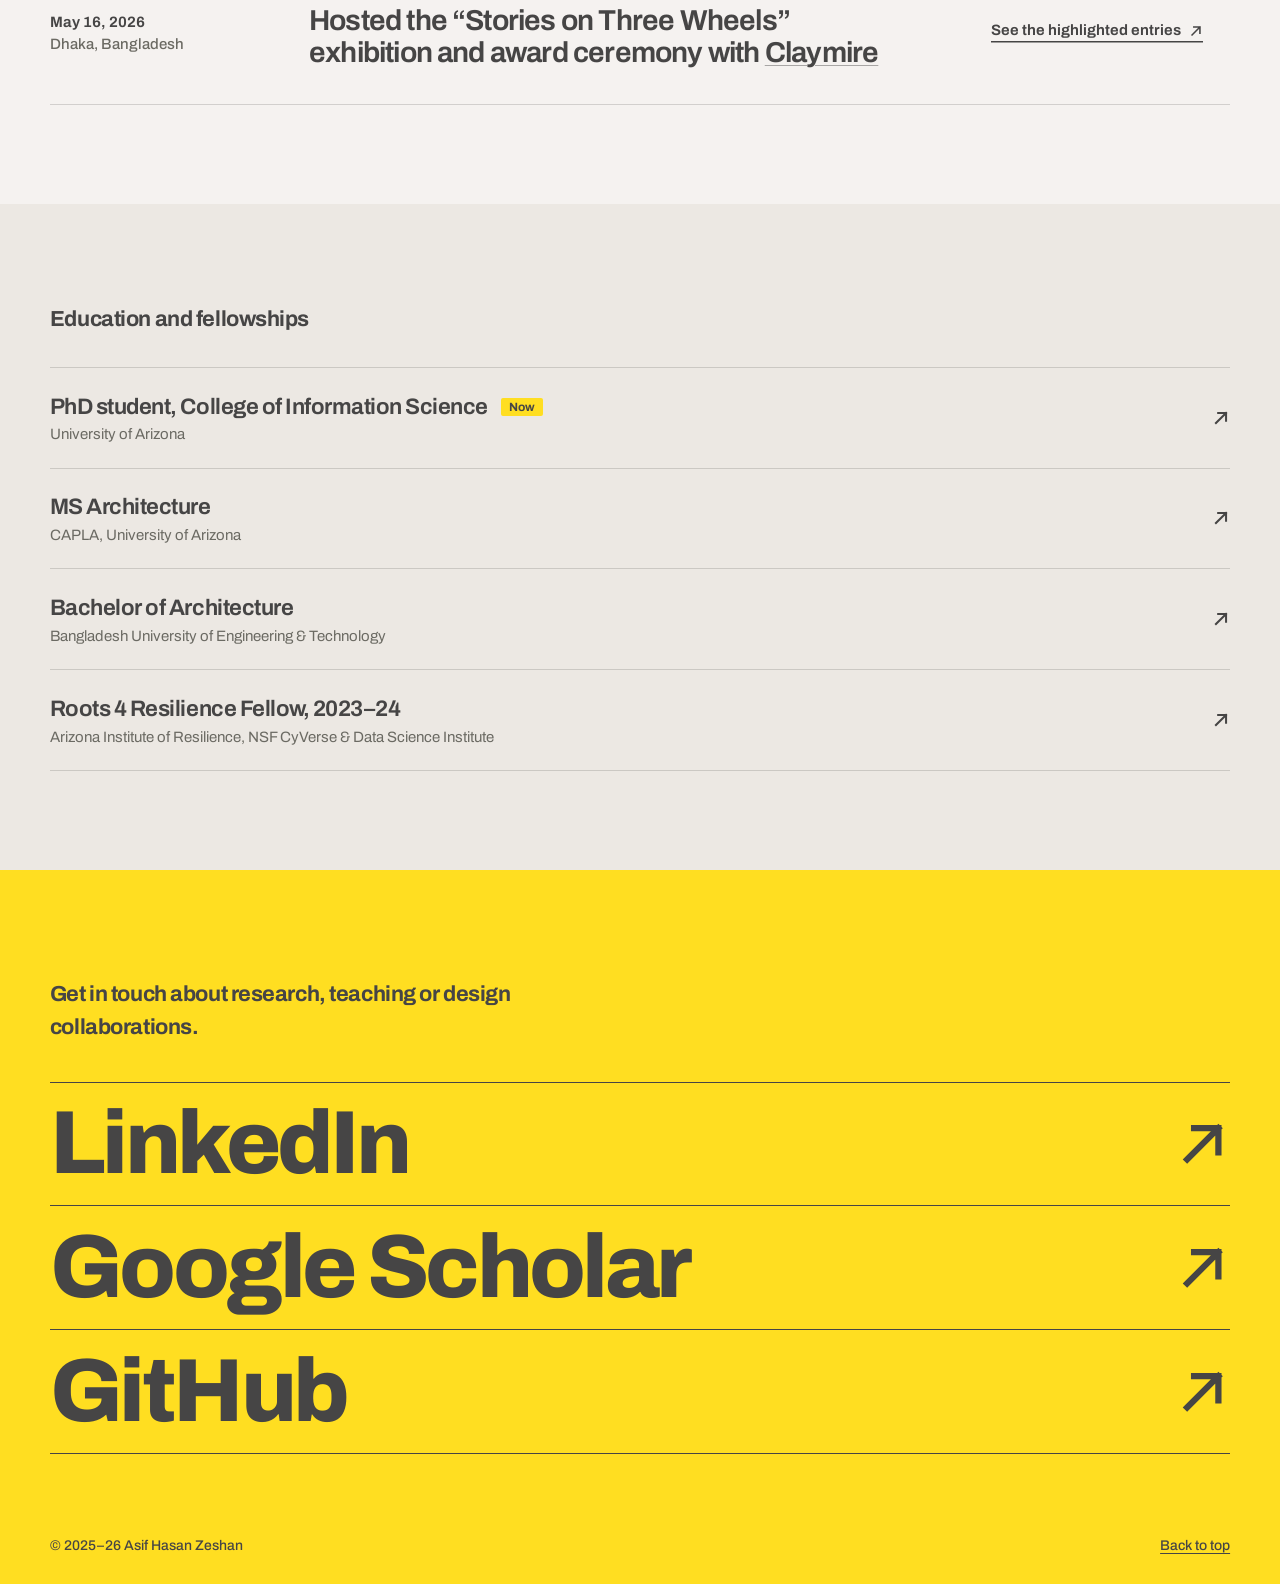
==== commit dac851a6: "Redesign home page New typographic home page: slot-style paired hero words, animated logo eye, draft" ====
--- a/index.html
+++ b/index.html
@@ -1,300 +1,218 @@
-
-                        <!DOCTYPE html>
-                        <html lang="en">
-                        <head>
-                            <meta charset="UTF-8">
-                            <meta name="viewport" content="width=device-width, initial-scale=1.0">
-							<style>
-								body {
-									background-color: white; /* Ensure the iframe has a white background */
-								}
-
-								
-							</style>
-                        </head>
-                        <body>
-                            <!DOCTYPE html>
+<!DOCTYPE html>
 <html lang="en">
 <head>
 <meta charset="UTF-8">
-<meta name="viewport" content="width=device-width, initial-scale=1.0">
-<title>Asif Hasan Zeshan — Design Intelligence × Creative Learning × Synthetic Cognition</title>
-<meta name="description" content="Asif Hasan Zeshan — PhD Student at the University of Arizona researching Design Intelligence, Creative Learning, and Synthetic Cognition.">
+<meta name="viewport" content="width=device-width, initial-scale=1">
+<title>Asif Hasan Zeshan — Design Intelligence, Creative Learning, Synthetic Cognition</title>
+<meta name="description" content="Asif Hasan Zeshan is a PhD student at the University of Arizona researching design intelligence, creative learning and synthetic cognition. Research, design work and news.">
 <meta name="author" content="Asif Hasan Zeshan">
-<meta property="og:title" content="Asif Hasan Zeshan">
-<meta property="og:description" content="Design Intelligence × Creative Learning × Synthetic Cognition">
+<meta name="theme-color" content="#F5F2F0">
+<link rel="canonical" href="https://www.asifhasanzeshan.xyz/">
+<meta property="og:title" content="Asif Hasan Zeshan — Design Intelligence, Creative Learning, Synthetic Cognition">
+<meta property="og:description" content="Architecture-trained PhD student in information science at the University of Arizona. Research, design work and news.">
 <meta property="og:type" content="website">
-<link rel="icon" type="image/svg+xml" href="data:image/svg+xml,<svg xmlns='http://www.w3.org/2000/svg' viewBox='0 0 100 100'><text y='.9em' font-size='90'>◆</text></svg>">
-<style>
-@import url('https://fonts.googleapis.com/css2?family=Space+Mono:ital,wght@0,400;0,700;1,400;1,700&family=DM+Sans:ital,opsz,wght@0,9..40,100..1000;1,9..40,100..1000&display=swap');
-*,*::before,*::after{margin:0;padding:0;box-sizing:border-box}
-:root{--bg:#F5F2F0;--ink:#1A1A1A;--accent:#FFDE21;--accent-deep:#E0BC00;--signal:#CC3100;--muted:#636359;--ghost:#E8E8DF}
-html,body{margin:0;padding:0;width:100%;background:var(--bg);font-family:'DM Sans',sans-serif;-webkit-font-smoothing:antialiased;overflow-x:hidden}
-#entropy-bg{position:fixed;top:0;left:0;width:100%;height:100%;z-index:0;pointer-events:none;opacity:0.1}
-.landing-overlay{position:fixed;inset:0;z-index:2000;background:var(--ink);display:flex;align-items:flex-end;justify-content:flex-start;padding:8% 6%;animation:overlayKill .01s linear 1.4s forwards}
-.landing-overlay::before{content:'';position:absolute;top:0;left:0;width:100%;height:100%;background:var(--ink);animation:overlayWipe .45s cubic-bezier(.77,0,.175,1) 1.05s forwards;transform-origin:top;z-index:1}
-@keyframes overlayWipe{0%{transform:scaleY(1)}to{transform:scaleY(0)}}
-@keyframes overlayKill{to{visibility:hidden;pointer-events:none;z-index:-1}}
-.landing-inner{position:relative;z-index:2}
-.landing-name{font-family:'Space Mono',monospace;font-weight:700;font-size:clamp(1.8rem,5vw,3.8rem);color:var(--bg);line-height:.95;letter-spacing:-.03em;opacity:0;animation:landIn .35s cubic-bezier(.16,1,.3,1) .1s forwards}
-.landing-name .accent-dot{color:var(--accent)}
-.landing-rule{width:0;height:3px;background:var(--accent);margin-top:12px;animation:ruleGrow .35s cubic-bezier(.16,1,.3,1) .3s forwards}
-.landing-sub{font-family:'Space Mono',monospace;font-weight:400;font-size:clamp(.75rem,1.8vw,1.17rem);color:var(--muted);letter-spacing:.15em;text-transform:uppercase;margin-top:10px;opacity:0;animation:landIn .3s ease-out .5s forwards}
-@keyframes landIn{from{opacity:0;transform:translateY(12px)}to{opacity:1;transform:translateY(0)}}
-@keyframes ruleGrow{from{width:0}to{width:clamp(60px,12%,140px)}}
-.hero{position:relative;z-index:1;width:100%;min-height:100vh;min-height:100dvh;background:transparent;display:flex;align-items:center;overflow:hidden;opacity:0;animation:heroIn .5s ease-out 1.3s forwards;padding-top:clamp(20px,4%,60px);padding-bottom:clamp(16px,3%,40px)}
-@keyframes heroIn{from{opacity:0}to{opacity:1}}
-.hero-bg{position:absolute;inset:0;pointer-events:none;overflow:hidden}
-.hero-bg .ghost-letter{position:absolute;right:-3%;top:-8%;font-family:'Space Mono',monospace;font-weight:700;font-size:clamp(16rem,50vw,55rem);line-height:.8;color:transparent;-webkit-text-stroke:1.2px var(--ghost);opacity:.45;user-select:none;animation:ghostDrift 25s ease-in-out infinite}
-@keyframes ghostDrift{0%,to{transform:translate(0,0) rotate(0)}50%{transform:translate(-8px,5px) rotate(-.3deg)}}
-.hero-bg .accent-bar{position:absolute;left:0;top:0;width:clamp(4px,.6%,10px);height:100%;background:var(--accent);animation:barSlide .4s cubic-bezier(.16,1,.3,1) 1.4s both;transform-origin:top}
-@keyframes barSlide{from{transform:scaleY(0)}to{transform:scaleY(1)}}
-.hero-bg .dot-grid{position:absolute;inset:0;background-image:radial-gradient(circle,var(--ghost) 1px,transparent 1px);background-size:clamp(24px,3.5%,45px) clamp(24px,3.5%,45px);opacity:.5}
-.coord-mark{position:absolute;font-family:'Space Mono',monospace;font-size:14px;color:var(--muted);opacity:0;letter-spacing:.08em;animation:coordFade 2s ease-out forwards}
-.coord-mark.c1{top:12%;right:8%;animation-delay:2s}
-.coord-mark.c2{top:78%;right:22%;animation-delay:2.1s}
-.coord-mark.c3{bottom:15%;left:18%;animation-delay:2.2s}
-@keyframes coordFade{from{opacity:0}to{opacity:.2}}
-.float-shape{position:absolute;opacity:0}
-.float-shape.diamond{width:clamp(10px,1.5%,18px);height:clamp(10px,1.5%,18px);border:1.5px solid var(--accent-deep);transform:rotate(45deg);top:18%;right:15%;animation:shapeIn .5s ease-out 2.2s forwards,shapeFloatD 12s ease-in-out 2.7s infinite}
-.float-shape.circle-ring{width:clamp(22px,3%,40px);height:clamp(22px,3%,40px);border:1.5px solid var(--signal);border-radius:50%;bottom:22%;right:10%;animation:shapeIn .5s ease-out 2.3s forwards,shapeFloat 15s ease-in-out 2.8s infinite}
-.float-shape.cross-mark{top:60%;right:30%;width:clamp(14px,2%,22px);height:clamp(14px,2%,22px);animation:shapeIn .5s ease-out 2.4s forwards,shapeFloat 18s ease-in-out 2.9s infinite}
-.float-shape.cross-mark::before,.float-shape.cross-mark::after{content:'';position:absolute;background:var(--muted);top:50%;left:50%}
-.float-shape.cross-mark::before{width:100%;height:1.5px;transform:translate(-50%,-50%)}
-.float-shape.cross-mark::after{width:1.5px;height:100%;transform:translate(-50%,-50%)}
-@keyframes shapeIn{from{opacity:0;transform:scale(.5) rotate(45deg)}to{opacity:.3}}
-@keyframes shapeFloat{0%,to{transform:translate(0,0)}33%{transform:translate(-4px,6px)}66%{transform:translate(5px,-3px)}}
-@keyframes shapeFloatD{0%,to{transform:rotate(45deg) translate(0,0);opacity:.3}33%{transform:rotate(45deg) translate(-4px,6px);opacity:.2}66%{transform:rotate(45deg) translate(5px,-3px);opacity:.35}}
-.hero-content{position:relative;z-index:10;padding-left:clamp(22px,6%,90px);padding-right:10%;width:100%;display:flex;flex-direction:column;align-items:flex-start;gap:clamp(4px,.8vh,12px)}
-.page-index{font-family:'Space Mono',monospace;font-size:clamp(.63rem,1.5vw,.9rem);color:var(--muted);letter-spacing:.2em;text-transform:uppercase;white-space:nowrap}
-.page-index .idx-num{color:var(--signal);font-weight:700}
-.page-index .idx-dash{margin:0 4px;opacity:.4}
-.page-index .idx-label{font-weight:400}
-.hero-page-index{margin-bottom:clamp(6px,1.5vh,20px);opacity:0;animation:contentIn .4s ease-out 1.5s forwards}
-.hero-name{font-family:'Space Mono',monospace;font-weight:700;font-size:clamp(2rem,6.5vw,5.5rem);color:var(--ink);line-height:1.05;letter-spacing:-.04em;margin-bottom:clamp(2px,.5vh,8px);opacity:0;animation:nameReveal .5s cubic-bezier(.16,1,.3,1) 1.65s forwards;position:relative;white-space:nowrap;width:100%}
-.hero-name .name-line{display:inline}
-.hero-name .name-line span{display:inline}
-.hero-name .name-first{opacity:0;animation:nameWordIn .4s cubic-bezier(.16,1,.3,1) 1.65s forwards}
-.hero-name .name-mid{opacity:0;animation:nameWordIn .4s cubic-bezier(.16,1,.3,1) 1.75s forwards}
-.hero-name .name-last{opacity:0;animation:nameWordIn .4s cubic-bezier(.16,1,.3,1) 1.85s forwards;color:var(--ink);position:relative;display:inline}
-@keyframes nameWordIn{from{opacity:0;transform:translateY(8px)}to{opacity:1;transform:translateY(0)}}
-@keyframes nameReveal{from{opacity:0}to{opacity:1}}
-.hero-name .name-last::after{content:'';position:absolute;left:-4px;bottom:.18em;width:calc(100% + 8px);height:.2em;background:var(--accent);z-index:-1;transform:scaleX(0);transform-origin:left;animation:highlightSwipe .4s cubic-bezier(.16,1,.3,1) 2.15s forwards}
-@keyframes highlightSwipe{from{transform:scaleX(0)}to{transform:scaleX(1)}}
-@keyframes contentIn{from{opacity:0;transform:translateX(-10px)}to{opacity:1;transform:translateX(0)}}
-@keyframes sectionReveal{from{opacity:0;transform:translateY(15px)}to{opacity:1;transform:translateY(0)}}
-.hero-tagline{display:flex;align-items:center;flex-wrap:nowrap;gap:clamp(5px,1.5%,14px);margin-top:clamp(4px,1vh,14px);opacity:0;animation:contentIn .4s ease-out 2.25s forwards;white-space:nowrap;width:100%}
-.tag-segment{font-family:'Space Mono',monospace;font-weight:700;font-size:clamp(.5rem,1.6vw,1.1rem);color:var(--ink);letter-spacing:.06em;text-transform:uppercase;white-space:nowrap}
-.spin-cross{width:clamp(10px,2.2vw,24px);height:clamp(10px,2.2vw,24px);position:relative;flex-shrink:0;animation:crossSpin 20s linear infinite}
-.spin-cross::before,.spin-cross::after{content:'';position:absolute;top:50%;left:50%;background:var(--signal)}
-.spin-cross::before{width:100%;height:2.5px;transform:translate(-50%,-50%)}
-.spin-cross::after{width:2.5px;height:100%;transform:translate(-50%,-50%)}
-.spin-cross .cross-ring{position:absolute;inset:-3px;border:1.5px solid var(--signal);border-radius:50%;opacity:.3;animation:ringPulse 3s ease-in-out infinite}
-.spin-cross:nth-of-type(2) .cross-ring{animation-delay:1.5s}
-@keyframes crossSpin{from{transform:rotate(0)}to{transform:rotate(360deg)}}
-@keyframes ringPulse{0%,to{transform:scale(1);opacity:.2}50%{transform:scale(1.4);opacity:0}}
-.research-focus{margin-top:clamp(6px,1.5vh,18px);margin-bottom:clamp(6px,1.5vh,18px);width:100%;opacity:0;animation:contentIn .4s ease-out 2.4s forwards;position:relative;padding-left:clamp(12px,2%,22px)}
-.research-focus::before{content:'';position:absolute;left:0;top:4px;width:3px;height:calc(100% - 8px);background:var(--accent);opacity:0;animation:focusBarIn .35s ease-out 2.5s forwards}
-@keyframes focusBarIn{from{opacity:0;transform:scaleY(0)}to{opacity:1;transform:scaleY(1)}}
-.research-focus p{font-family:'Space Mono',monospace;font-weight:400;font-size:clamp(.58rem,1.38vw,.94rem);color:var(--muted);line-height:1.7;letter-spacing:.02em;word-wrap:break-word;overflow-wrap:break-word}
-.research-focus p .highlight{font-weight:700;color:var(--ink);position:relative}
-.research-focus p .highlight::after{content:'';position:absolute;left:0;bottom:-1px;width:100%;height:4px;background:var(--accent);opacity:.3;z-index:-1}
-.credentials-block{display:flex;flex-direction:column;align-items:flex-start;gap:0;margin-bottom:clamp(6px,1.5vh,18px);width:100%;opacity:0;animation:contentIn .4s ease-out 2.6s forwards}
-.credential-primary{display:block;font-family:'Space Mono',monospace;font-weight:700;font-size:clamp(.55rem,1.6vw,1.1rem);color:var(--ink);letter-spacing:.02em;line-height:1.35;text-decoration:none;position:relative;padding:clamp(3px,.5vh,8px) 0;transition:color .3s ease;word-wrap:break-word;overflow-wrap:break-word}
-.credential-primary .cred-label{display:inline;position:relative}
-.credential-primary .cred-label::after{content:'';position:absolute;left:0;bottom:-2px;width:100%;height:2px;background:var(--accent);transform:scaleX(0);transform-origin:left;transition:transform .4s cubic-bezier(.16,1,.3,1)}
-.credential-primary:hover .cred-label::after{transform:scaleX(1)}
-.credential-primary .cred-arrow{display:inline-block;margin-left:8px;opacity:0;transform:translateX(-6px);transition:all .3s cubic-bezier(.16,1,.3,1)}
-.credential-primary:hover .cred-arrow{opacity:1;transform:translateX(0)}
-.credential-primary .cred-arrow svg line,.credential-primary .cred-arrow svg polyline{stroke:var(--signal);stroke-width:2;stroke-linecap:square;fill:none}
-.credential-secondary{display:block;font-family:'Space Mono',monospace;font-weight:400;font-size:clamp(.53rem,1.38vw,.94rem);color:var(--muted);letter-spacing:.04em;line-height:1.4;text-decoration:none;position:relative;padding:clamp(1px,.3vh,5px) 0;transition:color .3s ease;word-wrap:break-word;overflow-wrap:break-word}
-.credential-secondary .cred-text{display:inline;position:relative;transition:color .3s ease}
-.credential-secondary .cred-text::after{content:'';position:absolute;left:0;bottom:-1px;width:100%;height:1.5px;background:var(--accent);transform:scaleX(0);transform-origin:left;transition:transform .4s cubic-bezier(.16,1,.3,1)}
-.credential-secondary:hover .cred-text::after{transform:scaleX(1)}
-.credential-secondary:hover .cred-text{color:var(--ink)}
-.credential-secondary .cred-arrow-sm{display:inline-block;margin-left:6px;opacity:0;transform:translateX(-4px);transition:all .3s cubic-bezier(.16,1,.3,1)}
-.credential-secondary:hover .cred-arrow-sm{opacity:.7;transform:translateX(0)}
-.credential-secondary .cred-arrow-sm svg line,.credential-secondary .cred-arrow-sm svg polyline{stroke:var(--signal);stroke-width:1.5;stroke-linecap:square;fill:none}
-.credential-secondary .cred-index{font-family:'Space Mono',monospace;font-size:.66em;color:var(--signal);opacity:.5;margin-right:6px;font-weight:700;vertical-align:top;position:relative;top:.1em;transition:opacity .3s ease}
-.credential-secondary:hover .cred-index{opacity:1}
-.hero-cta{display:inline-flex;align-items:center;gap:10px;font-family:'Space Mono',monospace;font-weight:700;font-size:clamp(.6rem,1.32vw,.9rem);letter-spacing:.15em;text-transform:uppercase;text-decoration:none;color:var(--ink);padding:clamp(12px,1.8%,19px) clamp(22px,3%,38px);background:var(--accent);border:none;position:relative;overflow:hidden;cursor:pointer;transition:all .3s cubic-bezier(.16,1,.3,1);opacity:0;animation:contentIn .4s ease-out 2.75s forwards}
-.hero-cta::before{content:'';position:absolute;inset:0;background:var(--ink);transform:translateX(-101%);transition:transform .4s cubic-bezier(.16,1,.3,1);z-index:0}
-.hero-cta:hover::before{transform:translateX(0)}
-.hero-cta:hover{color:var(--accent)}
-.hero-cta span,.hero-cta .cta-arrow-wrap{position:relative;z-index:1;transition:color .3s ease}
-.hero-cta:hover .cta-arrow line,.hero-cta:hover .cta-arrow polyline{stroke:var(--accent)}
-.cta-arrow{display:block}
-.cta-arrow line,.cta-arrow polyline{stroke:var(--ink);stroke-width:2;stroke-linecap:square;fill:none;transition:stroke .3s ease}
-.content-section{position:relative;z-index:1;width:100%;background:var(--bg);padding:clamp(24px,4%,60px) clamp(22px,6%,90px);padding-right:10%;opacity:0;animation:sectionReveal .5s ease-out forwards}
-.content-section:nth-of-type(1){animation-delay:2.9s}
-.content-section:nth-of-type(2){animation-delay:3.1s}
-.content-section::before{content:'';position:absolute;left:0;top:0;width:clamp(4px,.6%,10px);height:100%;background:var(--accent)}
-.content-section .page-index{font-size:clamp(.63rem,1.5vw,.9rem)}
-.section-header{margin-bottom:clamp(16px,3%,40px)}
-.content-blocks{display:flex;flex-direction:column;gap:clamp(20px,3.5%,45px);width:100%}
-.content-block{position:relative;padding-left:clamp(12px,2.5%,28px);border-left:2px solid var(--ghost);transition:border-color .4s ease;width:100%}
-.content-block:hover{border-left-color:var(--accent)}
-.block-category{font-family:'Space Mono',monospace;font-weight:700;font-size:clamp(.53rem,1.38vw,.94rem);color:var(--signal);letter-spacing:.2em;text-transform:uppercase;margin-bottom:clamp(4px,1%,10px);opacity:.8}
-.block-title{font-family:'Space Mono',monospace;font-weight:700;font-size:clamp(.55rem,1.6vw,1.1rem);color:var(--ink);line-height:1.3;letter-spacing:-.01em;margin-bottom:clamp(6px,1.2%,14px);word-wrap:break-word;overflow-wrap:break-word}
-.block-title .inline-link{color:var(--ink);text-decoration:none;position:relative;transition:color .3s ease}
-.block-title .inline-link::after{content:'';position:absolute;left:0;bottom:-1px;width:100%;height:2px;background:var(--accent);transform:scaleX(0);transform-origin:left;transition:transform .4s cubic-bezier(.16,1,.3,1)}
-.block-title .inline-link:hover::after{transform:scaleX(1)}
-.block-meta{display:flex;flex-direction:column;gap:clamp(2px,.4%,5px);margin-bottom:clamp(8px,1.5%,16px)}
-.block-meta-row{display:flex;align-items:baseline;gap:8px;flex-wrap:wrap}
-.meta-label{font-family:'Space Mono',monospace;font-weight:700;font-size:clamp(.45rem,1.1vw,.75rem);color:var(--muted);letter-spacing:.15em;text-transform:uppercase;flex-shrink:0;opacity:.7}
-.meta-link{font-family:'Space Mono',monospace;font-weight:400;font-size:clamp(.53rem,1.38vw,.94rem);color:var(--muted);text-decoration:none;letter-spacing:.02em;line-height:1.4;position:relative;transition:color .3s ease;word-wrap:break-word;overflow-wrap:break-word}
-.meta-link .meta-text{position:relative;display:inline}
-.meta-link .meta-text::after{content:'';position:absolute;left:0;bottom:-1px;width:100%;height:1.5px;background:var(--accent);transform:scaleX(0);transform-origin:left;transition:transform .4s cubic-bezier(.16,1,.3,1)}
-.meta-link:hover .meta-text::after{transform:scaleX(1)}
-.meta-link:hover{color:var(--ink)}
-.meta-value{font-family:'Space Mono',monospace;font-weight:400;font-size:clamp(.53rem,1.38vw,.94rem);color:var(--muted);letter-spacing:.02em;line-height:1.4}
-.block-actions{display:flex;align-items:center;flex-wrap:wrap;gap:clamp(6px,1.5%,16px)}
-.block-action{display:inline-flex;align-items:center;gap:5px;font-family:'Space Mono',monospace;font-weight:400;font-size:clamp(.53rem,1.38vw,.94rem);color:var(--muted);text-decoration:none;letter-spacing:.04em;position:relative;transition:color .3s ease;cursor:pointer}
-.block-action .action-text{position:relative;display:inline;transition:color .3s ease}
-.block-action .action-text::after{content:'';position:absolute;left:0;bottom:-1px;width:100%;height:1.5px;background:var(--accent);transform:scaleX(0);transform-origin:left;transition:transform .4s cubic-bezier(.16,1,.3,1)}
-.block-action:hover .action-text::after{transform:scaleX(1)}
-.block-action:hover .action-text{color:var(--ink)}
-.block-action .action-arrow{display:inline-block;opacity:0;transform:translateX(-4px);transition:all .3s cubic-bezier(.16,1,.3,1)}
-.block-action:hover .action-arrow{opacity:.7;transform:translateX(0)}
-.block-action .action-arrow svg line,.block-action .action-arrow svg polyline{stroke:var(--signal);stroke-width:1.5;stroke-linecap:square;fill:none}
-.action-divider{width:1px;height:14px;background:var(--ghost);flex-shrink:0}
-.social-ribbon{position:relative;z-index:1;width:100%;background:var(--bg);display:flex;align-items:center;justify-content:flex-start;padding:clamp(16px,2.5%,28px) clamp(22px,6%,90px);gap:clamp(8px,1.5%,16px);flex-wrap:nowrap;white-space:nowrap;opacity:0;animation:sectionReveal .5s ease-out 3.3s forwards}
-.social-ribbon::before{content:'';position:absolute;left:0;top:0;width:clamp(4px,.6%,10px);height:100%;background:var(--accent)}
-.social-link{font-family:'Space Mono',monospace;font-weight:700;font-size:clamp(.53rem,1.38vw,.94rem);color:var(--muted);text-decoration:none;letter-spacing:.08em;text-transform:uppercase;white-space:nowrap;position:relative;transition:color .3s ease;display:inline-flex;align-items:center;gap:5px}
-.social-link .link-text{position:relative;display:inline}
-.social-link .link-text::after{content:'';position:absolute;left:0;bottom:-2px;width:100%;height:2px;background:var(--accent);transform:scaleX(0);transform-origin:left;transition:transform .4s cubic-bezier(.16,1,.3,1)}
-.social-link:hover .link-text::after{transform:scaleX(1)}
-.social-link:hover{color:var(--ink)}
-.social-link .link-arrow{display:inline-block;opacity:0;transform:translateX(-4px);transition:all .3s cubic-bezier(.16,1,.3,1)}
-.social-link:hover .link-arrow{opacity:.7;transform:translateX(0)}
-.social-link .link-arrow svg line,.social-link .link-arrow svg polyline{stroke:var(--signal);stroke-width:1.5;stroke-linecap:square;fill:none}
-.ribbon-cross{width:clamp(10px,1.8vw,20px);height:clamp(10px,1.8vw,20px);position:relative;flex-shrink:0;animation:crossSpin 20s linear infinite}
-.ribbon-cross::before,.ribbon-cross::after{content:'';position:absolute;top:50%;left:50%;background:var(--signal)}
-.ribbon-cross::before{width:100%;height:2px;transform:translate(-50%,-50%)}
-.ribbon-cross::after{width:2px;height:100%;transform:translate(-50%,-50%)}
-.ribbon-cross .cross-ring{position:absolute;inset:-2px;border:1px solid var(--signal);border-radius:50%;opacity:.3;animation:ringPulse 3s ease-in-out infinite}
-.ribbon-cross:nth-of-type(2) .cross-ring{animation-delay:1.5s}
-.site-footer{position:relative;z-index:1;width:100%;background:var(--bg);padding:clamp(14px,2%,24px) clamp(22px,6%,90px);opacity:0;animation:sectionReveal .5s ease-out 3.5s forwards}
-.site-footer::before{content:'';position:absolute;left:0;top:0;width:clamp(4px,.6%,10px);height:100%;background:var(--accent)}
-.footer-text{font-family:'Space Mono',monospace;font-weight:400;font-size:clamp(.42rem,1vw,.7rem);color:var(--muted);letter-spacing:.08em;opacity:.6}
-@media(max-width:900px){.hero-content{max-width:100%}.hero-bg .ghost-letter{font-size:clamp(12rem,45vw,28rem);right:-5%}.hero-name{white-space:normal}}
-@media(max-width:680px){.hero-content{padding-left:clamp(18px,6%,40px);padding-right:12%}.hero-name{font-size:clamp(1.8rem,9vw,3rem)}.tag-segment{font-size:clamp(.48rem,2.5vw,.78rem)}.spin-cross{width:clamp(8px,3vw,14px);height:clamp(8px,3vw,14px)}.hero-bg .ghost-letter{font-size:clamp(10rem,50vw,18rem);right:-8%;top:-3%}.hero-bg .accent-bar{width:4px}.float-shape.circle-ring,.float-shape.cross-mark{display:none}.coord-mark.c2,.coord-mark.c3{display:none}.credential-primary{font-size:clamp(.5rem,2.5vw,.82rem)}.credential-secondary{font-size:clamp(.46rem,2.4vw,.75rem)}.research-focus p{font-size:clamp(.46rem,2.4vw,.75rem)}.content-section{padding-left:clamp(18px,6%,40px);padding-right:8%}.content-section::before{width:4px}.content-section .page-index{font-size:clamp(.53rem,2.5vw,.72rem)}.block-title{font-size:clamp(.5rem,2.5vw,.82rem)}.block-category{font-size:clamp(.46rem,2.4vw,.75rem)}.meta-label{font-size:clamp(.4rem,1.9vw,.6rem)}.meta-link,.meta-value,.block-action{font-size:clamp(.46rem,2.4vw,.75rem)}.block-meta-row{flex-direction:column;gap:2px}.block-actions{flex-direction:column;align-items:flex-start;gap:clamp(5px,1.5%,10px)}.action-divider{display:none}.social-ribbon{padding-left:clamp(18px,6%,40px)}.social-ribbon::before{width:4px}.social-link{font-size:clamp(.46rem,2.9vw,.75rem)}.ribbon-cross{width:clamp(8px,2.7vw,14px);height:clamp(8px,2.7vw,14px)}.site-footer{padding-left:clamp(18px,6%,40px)}.site-footer::before{width:4px}}
-@media(max-width:520px){.hero-tagline{flex-wrap:wrap;white-space:normal}.social-ribbon{flex-wrap:wrap;white-space:normal}.hero-name .name-line{display:block}}
-@media(max-width:420px){.hero-content{padding-left:16px;padding-right:10%}.hero-name{font-size:clamp(1.5rem,10vw,2.2rem);letter-spacing:-.03em}.tag-segment{font-size:clamp(.42rem,3vw,.58rem);letter-spacing:.04em}.spin-cross{width:8px;height:8px}.spin-cross::before{height:1.5px}.spin-cross::after{width:1.5px}.hero-cta{padding:10px 18px;font-size:.55rem}.hero-bg .ghost-letter{font-size:10rem;opacity:.3}.hero-bg .accent-bar{width:3px}.page-index{font-size:.57rem}.content-section .page-index{font-size:.57rem}.landing-name{font-size:clamp(1.4rem,7vw,1.8rem)}.landing-overlay{padding:10% 5%}.float-shape.diamond{display:none}.credential-primary{font-size:clamp(.46rem,3.2vw,.7rem)}.credential-secondary{font-size:clamp(.42rem,3.36vw,.66rem)}.research-focus{padding-left:clamp(10px,3%,16px)}.research-focus p{font-size:clamp(.42rem,3.36vw,.66rem);line-height:1.6}.research-focus::before{width:2px}.content-section{padding-left:16px;padding-right:5%}.content-section::before{width:3px}.block-title{font-size:clamp(.46rem,3.2vw,.7rem)}.block-category{font-size:clamp(.42rem,3.36vw,.66rem)}.meta-link,.meta-value,.block-action{font-size:clamp(.42rem,3.36vw,.66rem)}.meta-label{font-size:clamp(.36rem,2.7vw,.52rem)}.section-header{margin-bottom:clamp(14px,3.5%,28px)}.content-block{padding-left:clamp(10px,3%,16px)}.social-ribbon{padding:12px 16px;gap:6px}.social-ribbon::before{width:3px}.social-link{font-size:clamp(.42rem,3.5vw,.66rem);letter-spacing:.05em}.ribbon-cross{width:8px;height:8px}.ribbon-cross::before{height:1.5px}.ribbon-cross::after{width:1.5px}.site-footer{padding:10px 16px}.site-footer::before{width:3px}.footer-text{font-size:clamp(.38rem,2.8vw,.55rem)}}
-</style>
+<meta property="og:url" content="https://www.asifhasanzeshan.xyz/">
+<link rel="icon" type="image/svg+xml" href="assets/favicon.svg">
+<link rel="preconnect" href="https://fonts.googleapis.com">
+<link rel="preconnect" href="https://fonts.gstatic.com" crossorigin>
+<link rel="stylesheet" href="https://fonts.googleapis.com/css2?family=Archivo:wdth,wght@62..125,100..900&display=swap">
+<link rel="stylesheet" href="https://fonts.googleapis.com/css2?family=JetBrains+Mono:wght@700&text=0.1&display=swap">
+<link rel="stylesheet" href="assets/css/site.css">
 </head>
 <body>
-<canvas id="entropy-bg"></canvas>
-<div class="landing-overlay" aria-hidden="true">
-<div class="landing-inner">
-<div class="landing-name">AHZ<span class="accent-dot">.</span></div>
-<div class="landing-rule"></div>
-<div class="landing-sub">Research × Design × Cognition</div>
-</div>
-</div>
-<section class="hero" role="banner">
-<div class="hero-bg" aria-hidden="true">
-<div class="ghost-letter">Z</div>
-<div class="accent-bar"></div>
-<div class="dot-grid"></div>
-<span class="coord-mark c1">23.43°N / 90.23°E</span>
-<span class="coord-mark c2">δ = 0.0042</span>
-<span class="coord-mark c3">fig.001</span>
-<div class="float-shape diamond"></div>
-<div class="float-shape circle-ring"></div>
-<div class="float-shape cross-mark"></div>
-</div>
-<div class="hero-content">
-<div class="page-index hero-page-index"><span class="idx-num">001</span><span class="idx-dash">——</span><span class="idx-label">Home</span></div>
-<h1 class="hero-name"><span class="name-line"><span class="name-first">Asif</span></span> <span class="name-line"><span class="name-mid">Hasan</span></span> <span class="name-line"><span class="name-last">Zeshan</span></span></h1>
-<div class="hero-tagline">
-<span class="tag-segment">Design Intelligence</span>
-<span class="spin-cross"><span class="cross-ring"></span></span>
-<span class="tag-segment">Creative Learning</span>
-<span class="spin-cross"><span class="cross-ring"></span></span>
-<span class="tag-segment">Synthetic Cognition</span>
-</div>
-<div class="research-focus">
-<p>My work explores the integration of data-driven methods in <span class="highlight">creative learning</span> and design practices with a focus on <span class="highlight">synthetic intelligence</span>. I investigate how data-driven frameworks can evaluate creativity in <span class="highlight">architecture</span> and adjacent fields, while examining how Artificial Intelligence is reshaping both the learning process and the built environments it influences.</p>
-</div>
-<div class="credentials-block">
-<a href="https://azcast.arizona.edu/person/asif-hasan-zeshan" target="_blank" rel="noopener" class="credential-primary"><span class="cred-label">PhD Student, College of Information Science, University of Arizona</span><span class="cred-arrow"><svg width="14" height="11" viewBox="0 0 16 12"><line x1="0" y1="6" x2="12" y2="6"/><polyline points="8,1 13,6 8,11"/></svg></span></a>
-<a href="https://capla.arizona.edu/studio/class-2024-harnessing-ai-architecture" target="_blank" rel="noopener" class="credential-secondary"><span class="cred-index">01</span><span class="cred-text">MS Architecture, CAPLA, University of Arizona</span><span class="cred-arrow-sm"><svg width="10" height="8" viewBox="0 0 16 12"><line x1="0" y1="6" x2="12" y2="6"/><polyline points="8,2 13,6 8,10"/></svg></span></a>
-<a href="https://arch.buet.ac.bd/degrees/B%20Arch" target="_blank" rel="noopener" class="credential-secondary"><span class="cred-index">02</span><span class="cred-text">Bachelor of Architecture, Bangladesh University of Engineering & Technology</span><span class="cred-arrow-sm"><svg width="10" height="8" viewBox="0 0 16 12"><line x1="0" y1="6" x2="12" y2="6"/><polyline points="8,2 13,6 8,10"/></svg></span></a>
-<a href="https://wees.arizona.edu/r4r/cohorts/fall-2023" target="_blank" rel="noopener" class="credential-secondary"><span class="cred-index">03</span><span class="cred-text">Roots 4 Resilience Fellow (2023–24), Arizona Institute of Resilience (AIR), NSF Cyverse & Data Science Institute</span><span class="cred-arrow-sm"><svg width="10" height="8" viewBox="0 0 16 12"><line x1="0" y1="6" x2="12" y2="6"/><polyline points="8,2 13,6 8,10"/></svg></span></a>
-</div>
-<a href="#contact" class="hero-cta"><span>Get in Touch</span><span class="cta-arrow-wrap"><svg class="cta-arrow" width="16" height="12" viewBox="0 0 16 12"><line x1="0" y1="6" x2="12" y2="6"/><polyline points="8,1 13,6 8,11"/></svg></span></a>
-</div>
-</section>
-<section class="content-section">
-<div class="section-header"><div class="page-index"><span class="idx-num">002</span><span class="idx-dash">——</span><span class="idx-label">Featured Research</span></div></div>
-<div class="content-blocks">
-<div class="content-block">
-<div class="block-category">Design Intelligence</div>
-<h2 class="block-title">Meta-morphing Architectural Domains: The Role of Humans and AI in Posthuman Architecture</h2>
-<div class="block-meta">
-<div class="block-meta-row"><span class="meta-label">With</span><a href="https://capla.arizona.edu/faculty-staff/susannah-dickinson" target="_blank" rel="noopener" class="meta-link"><span class="meta-text">Susannah Dickinson</span></a></div>
-<div class="block-meta-row"><span class="meta-label">At</span><a href="https://www.xjtlu.edu.cn/en/study/departments/design-school/architecture/xarch2026/xarch-2023" target="_blank" rel="noopener" class="meta-link"><span class="meta-text">xArch 2023 — Xi'an Jiaotong-Liverpool University</span></a></div>
-</div>
-<div class="block-actions">
-<a href="https://link.springer.com/chapter/10.1007/978-981-97-0621-1_30" target="_blank" rel="noopener" class="block-action"><span class="action-text">Read the Paper »</span><span class="action-arrow"><svg width="10" height="8" viewBox="0 0 16 12"><line x1="0" y1="6" x2="12" y2="6"/><polyline points="8,2 13,6 8,10"/></svg></span></a>
-<div class="action-divider"></div>
-<a href="https://www.youtube.com/watch?v=zxKMamVhsPg" target="_blank" rel="noopener" class="block-action"><span class="action-text">Watch the Conference Presentation »</span><span class="action-arrow"><svg width="10" height="8" viewBox="0 0 16 12"><line x1="0" y1="6" x2="12" y2="6"/><polyline points="8,2 13,6 8,10"/></svg></span></a>
-</div>
-</div>
-<div class="content-block">
-<div class="block-category">Creative Learning</div>
-<h2 class="block-title">Reframing Creative Learning: A Conceptual Framework for Design Literacy in the GenAI Era</h2>
-<div class="block-meta">
-<div class="block-meta-row"><span class="meta-label">With</span><a href="https://infosci.arizona.edu/person/xiao-hu" target="_blank" rel="noopener" class="meta-link"><span class="meta-text">Dr. Xiao Hu</span></a></div>
-<div class="block-meta-row"><span class="meta-label">At</span><a href="https://www.ischools.org/post/iconference-2026-call-for-papers" target="_blank" rel="noopener" class="meta-link"><span class="meta-text">iConference 2026 — Edinburgh Napier University</span></a></div>
-</div>
-<div class="block-actions"><a href="https://www.asifhasanzeshan.xyz/projects/genaicreativelearning.html" target="_top" onclick="window.top.location.href=this.href;return false;" class="block-action"><span class="action-text">Explore the Project »</span><span class="action-arrow"><svg width="10" height="8" viewBox="0 0 16 12"><line x1="0" y1="6" x2="12" y2="6"/><polyline points="8,2 13,6 8,10"/></svg></span></a></div>
-</div>
-</div>
-</section>
-<section class="content-section">
-<div class="section-header"><div class="page-index"><span class="idx-num">003</span><span class="idx-dash">——</span><span class="idx-label">Dispatch</span></div></div>
-<div class="content-blocks">
-<div class="content-block">
-<div class="block-category">Award</div>
-<h2 class="block-title">Awarded "Best Poster Award" at the 2026 ARCC-EAAE International Conference</h2>
-<div class="block-meta">
-<div class="block-meta-row"><span class="meta-label">Where</span><span class="meta-value">Atlanta, GA, USA</span></div>
-<div class="block-meta-row"><span class="meta-label">When</span><span class="meta-value">April 08, 2026 — April 11, 2026</span></div>
-</div>
-<div class="block-actions"><a href="https://www.arcc-arch.org/meet-the-arcc-2026-awards-recipients/" target="_blank" rel="noopener" class="block-action"><span class="action-text">ARCC-EAAE 2026 Award Winners »</span><span class="action-arrow"><svg width="10" height="8" viewBox="0 0 16 12"><line x1="0" y1="6" x2="12" y2="6"/><polyline points="8,2 13,6 8,10"/></svg></span></a></div>
-</div>
-<div class="content-block">
-<div class="block-category">Exhibition</div>
-<h2 class="block-title">Hosted "Stories on Three Wheels" Exhibition and Award Ceremony in Collaboration with <a href="https://www.claymire.site" target="_blank" rel="noopener" class="inline-link">Claymire</a></h2>
-<div class="block-meta">
-<div class="block-meta-row"><span class="meta-label">Where</span><span class="meta-value">Dhaka, Bangladesh</span></div>
-<div class="block-meta-row"><span class="meta-label">When</span><span class="meta-value">May 16, 2026</span></div>
-</div>
-<div class="block-actions"><a href="https://www.claymire.site/past-competition/stories-on-three-wheels/competition-entries" target="_blank" rel="noopener" class="block-action"><span class="action-text">Explore Highlighted Entries »</span><span class="action-arrow"><svg width="10" height="8" viewBox="0 0 16 12"><line x1="0" y1="6" x2="12" y2="6"/><polyline points="8,2 13,6 8,10"/></svg></span></a></div>
-</div>
-</div>
-</section>
-<div class="social-ribbon">
-<a href="https://www.linkedin.com/in/zeshan67/" target="_blank" rel="noopener" class="social-link"><span class="link-text">LinkedIn</span><span class="link-arrow"><svg width="10" height="8" viewBox="0 0 16 12"><line x1="0" y1="6" x2="12" y2="6"/><polyline points="8,2 13,6 8,10"/></svg></span></a>
-<span class="ribbon-cross"><span class="cross-ring"></span></span>
-<a href="https://scholar.google.com/citations?user=yAMlQUMAAAAJ&hl=en" target="_blank" rel="noopener" class="social-link"><span class="link-text">Google Scholar</span><span class="link-arrow"><svg width="10" height="8" viewBox="0 0 16 12"><line x1="0" y1="6" x2="12" y2="6"/><polyline points="8,2 13,6 8,10"/></svg></span></a>
-<span class="ribbon-cross"><span class="cross-ring"></span></span>
-<a href="https://github.com/zeshan67" target="_blank" rel="noopener" class="social-link"><span class="link-text">GitHub</span><span class="link-arrow"><svg width="10" height="8" viewBox="0 0 16 12"><line x1="0" y1="6" x2="12" y2="6"/><polyline points="8,2 13,6 8,10"/></svg></span></a>
-</div>
-<footer class="site-footer">
-<p class="footer-text">© 2025–26 Asif Hasan Zeshan — Designed at the intersection of data and imagination.</p>
+
+<svg width="0" height="0" style="position:absolute" aria-hidden="true">
+  <symbol id="i-arrow" viewBox="0 0 16 16" fill="none" stroke="currentColor" stroke-width="1.8" stroke-linecap="square">
+    <path d="M3.5 12.5l9-9M5.5 3.5h7v7"/>
+  </symbol>
+</svg>
+
+<a class="skip" href="#main">Skip to content</a>
+<canvas class="blueprint" aria-hidden="true"></canvas>
+<div class="grain" aria-hidden="true"></div>
+
+<header class="site-header" data-tone="paper">
+  <a class="logo-link" href="#top" aria-label="Asif Hasan Zeshan, back to top">
+    <svg class="logo" viewBox="0 0 1338 1500" aria-hidden="true">
+      <defs><clipPath id="eye-clip"><rect class="eye-lid" x="-140" y="-132" width="280" height="264"/></clipPath></defs>
+      <path class="logo-ink" d="M0 0h1338v1339H393L233 1499V1339H0z"/>
+      <path class="logo-paper" d="M32 33h612L32 644zM647 33h657L647 689z"/>
+      <g transform="translate(375 695)" clip-path="url(#eye-clip)">
+        <circle class="logo-yellow" r="132"/>
+        <g class="eye-v is-on"></g>
+        <g class="eye-v" fill="none" stroke-width="12"><circle class="s-ink" r="97" stroke-width="14"/><path class="s-ink" d="M-43.3 -25.0L47.7 -77.5M0.0 -50.0L91.0 2.5M43.3 -25.0L43.3 80.0M43.3 25.0L-47.7 77.5M0.0 50.0L-91.0 -2.5M-43.3 25.0L-43.3 -80.0"/></g>
+        <g class="eye-v"><circle class="logo-ink" r="105"/><g fill="none" class="s-yellow"><circle r="88" stroke-width="5"/><circle r="40" stroke-width="5"/><path d="M-66 -8A66 66 0 0 1 -52 -41" stroke-width="20"/><path d="M-44 -50A66 66 0 0 1 -22 -62" stroke-width="20"/></g><circle class="logo-yellow" r="24"/></g>
+        <g class="eye-v"><g fill="none" class="s-ink" stroke-width="6"><path d="M0 -118C30 -74 22 -32 -5 6C-28 42 -22 82 0 118"/><path d="M-46 66L38 -56"/></g><g class="logo-ink"><circle cx="-46" cy="66" r="8.5"/><circle cx="38" cy="-56" r="8.5"/><circle cx="-5" cy="6" r="7.5"/></g><g class="logo-yellow s-ink" stroke-width="5"><rect x="-9" y="-131" width="18" height="18"/><rect x="-9" y="113" width="18" height="18"/></g></g>
+        <g class="eye-v"><text class="logo-ink eye-num" y="42" text-anchor="middle">0.1</text></g>
+      </g>
+      <g class="logo-yellow"><circle class="logo-dot" cx="759" cy="978" r="27"/><circle class="logo-dot" cx="900" cy="978" r="27"/><circle class="logo-dot" cx="1041" cy="978" r="27"/></g>
+    </svg>
+  </a>
+</header>
+
+<main id="main">
+
+  <section class="hero wrap" id="top" data-tone="paper">
+    <h1>
+      <strong>Asif Hasan Zeshan</strong>
+      <span>PhD Student, College of Information Science, University of Arizona</span>
+    </h1>
+
+    <div class="slot" aria-hidden="true">
+      <span class="reel reel--a"><span class="reel-strip"><span>Design</span><span>Creative</span><span>Synthetic</span></span></span>
+      <span class="dim"><span class="dim-label">01 / 09</span></span>
+      <span class="reel reel--b"><span class="reel-strip"><span>Intelligence</span><span>Learning</span><span>Cognition</span></span></span>
+    </div>
+    <p class="sr-only">Research areas: Design Intelligence, Creative Learning and Synthetic Cognition.</p>
+
+    <div class="hero-foot">
+      <div class="hero-text">
+        <p class="hero-sub">My work explores the integration of data-driven methods in creative learning and design practices, with a focus on synthetic intelligence.</p>
+        <div class="hero-actions">
+          <a class="btn" href="#research">Read the research <svg aria-hidden="true"><use href="#i-arrow"/></svg></a>
+          <a class="btn btn--ghost" href="#contact">Get in touch</a>
+        </div>
+      </div>
+      <a class="slip" href="#news">
+        <span class="slip-top"><span>Latest · April 2026</span><svg aria-hidden="true"><use href="#i-arrow"/></svg></span>
+        <span class="slip-title">Best Poster Award at the ARCC-EAAE International Conference</span>
+      </a>
+    </div>
+  </section>
+
+  <section class="statement wrap" data-tone="paper" aria-label="Research statement">
+    <p>I investigate how data-driven frameworks can <mark>evaluate creativity</mark> in architecture and adjacent fields, and how <mark>artificial intelligence</mark> is reshaping both the learning process and the <mark>built environments</mark> it influences.</p>
+  </section>
+
+  <section class="section threads" id="threads" data-tone="ink">
+    <div class="wrap">
+      <div class="section-head">
+        <h2>Three research threads</h2>
+        <p>Design × learning × cognition</p>
+      </div>
+      <ul class="thread-list">
+        <li class="thread">
+          <h3>Design Intelligence</h3>
+          <p>Data-driven frameworks for evaluating creativity in architecture and the fields next to it.</p>
+        </li>
+        <li class="thread">
+          <h3>Creative Learning</h3>
+          <p>How generative AI changes the way designers learn, and what design literacy means in the GenAI era.</p>
+        </li>
+        <li class="thread">
+          <h3>Synthetic Cognition</h3>
+          <p>Synthetic intelligence as a participant in design practice, and its effect on the built environment.</p>
+        </li>
+      </ul>
+    </div>
+  </section>
+
+  <section class="section" id="research" data-tone="paper">
+    <div class="wrap">
+      <div class="section-head">
+        <h2>Featured research</h2>
+        <p><a class="link" href="https://scholar.google.com/citations?user=yAMlQUMAAAAJ&hl=en" target="_blank" rel="noopener">See all papers on Google Scholar <svg aria-hidden="true"><use href="#i-arrow"/></svg></a></p>
+      </div>
+      <div class="rows">
+        <article class="row">
+          <p class="row-key"><b>Design Intelligence</b>xArch 2023</p>
+          <div>
+            <h3>Meta-morphing Architectural Domains: The Role of Humans and AI in Posthuman Architecture</h3>
+            <p class="row-meta">With <a href="https://capla.arizona.edu/faculty-staff/susannah-dickinson" target="_blank" rel="noopener">Susannah Dickinson</a>. Presented at <a href="https://www.xjtlu.edu.cn/en/study/departments/design-school/architecture/xarch2026/xarch-2023" target="_blank" rel="noopener">xArch 2023, Xi'an Jiaotong-Liverpool University</a>.</p>
+          </div>
+          <div class="row-links">
+            <a class="link" href="https://link.springer.com/chapter/10.1007/978-981-97-0621-1_30" target="_blank" rel="noopener">Read the paper <svg aria-hidden="true"><use href="#i-arrow"/></svg></a>
+            <a class="link" href="https://www.youtube.com/watch?v=zxKMamVhsPg" target="_blank" rel="noopener">Watch the talk <svg aria-hidden="true"><use href="#i-arrow"/></svg></a>
+          </div>
+        </article>
+        <article class="row">
+          <p class="row-key"><b>Creative Learning</b>iConference 2026</p>
+          <div>
+            <h3>Reframing Creative Learning: A Conceptual Framework for Design Literacy in the GenAI Era</h3>
+            <p class="row-meta">With <a href="https://infosci.arizona.edu/person/xiao-hu" target="_blank" rel="noopener">Dr. Xiao Hu</a>. Presented at <a href="https://www.ischools.org/post/iconference-2026-call-for-papers" target="_blank" rel="noopener">iConference 2026, Edinburgh Napier University</a>.</p>
+          </div>
+          <div class="row-links">
+            <a class="link" href="projects/genaicreativelearning.html">See the framework <svg aria-hidden="true"><use href="#i-arrow"/></svg></a>
+          </div>
+        </article>
+      </div>
+    </div>
+  </section>
+
+  <section class="section" id="news" data-tone="paper">
+    <div class="wrap">
+      <div class="section-head">
+        <h2>Recent news</h2>
+      </div>
+      <div class="rows">
+        <article class="row">
+          <p class="row-key"><b>April 8 to 11, 2026</b>Atlanta, GA, USA</p>
+          <div>
+            <h3>Awarded the Best Poster Award at the 2026 ARCC-EAAE International Conference</h3>
+          </div>
+          <div class="row-links">
+            <a class="link" href="https://www.arcc-arch.org/meet-the-arcc-2026-awards-recipients/" target="_blank" rel="noopener">See the award winners <svg aria-hidden="true"><use href="#i-arrow"/></svg></a>
+          </div>
+        </article>
+        <article class="row">
+          <p class="row-key"><b>May 16, 2026</b>Dhaka, Bangladesh</p>
+          <div>
+            <h3>Hosted the “Stories on Three Wheels” exhibition and award ceremony with <a href="https://www.claymire.site" target="_blank" rel="noopener">Claymire</a></h3>
+          </div>
+          <div class="row-links">
+            <a class="link" href="https://www.claymire.site/past-competition/stories-on-three-wheels/competition-entries" target="_blank" rel="noopener">See the highlighted entries <svg aria-hidden="true"><use href="#i-arrow"/></svg></a>
+          </div>
+        </article>
+      </div>
+    </div>
+  </section>
+
+  <section class="section background" id="background" data-tone="soft">
+    <div class="wrap">
+      <div class="section-head">
+        <h2>Education and fellowships</h2>
+      </div>
+      <ul class="cv-list">
+        <li><a href="https://azcast.arizona.edu/person/asif-hasan-zeshan" target="_blank" rel="noopener">
+          <span><b>PhD student, College of Information Science <i class="cv-now">Now</i></b><span>University of Arizona</span></span>
+          <svg aria-hidden="true"><use href="#i-arrow"/></svg>
+        </a></li>
+        <li><a href="https://capla.arizona.edu/studio/class-2024-harnessing-ai-architecture" target="_blank" rel="noopener">
+          <span><b>MS Architecture</b><span>CAPLA, University of Arizona</span></span>
+          <svg aria-hidden="true"><use href="#i-arrow"/></svg>
+        </a></li>
+        <li><a href="https://arch.buet.ac.bd/degrees/B%20Arch" target="_blank" rel="noopener">
+          <span><b>Bachelor of Architecture</b><span>Bangladesh University of Engineering &amp; Technology</span></span>
+          <svg aria-hidden="true"><use href="#i-arrow"/></svg>
+        </a></li>
+        <li><a href="https://wees.arizona.edu/r4r/cohorts/fall-2023" target="_blank" rel="noopener">
+          <span><b>Roots 4 Resilience Fellow, 2023–24</b><span>Arizona Institute of Resilience, NSF CyVerse &amp; Data Science Institute</span></span>
+          <svg aria-hidden="true"><use href="#i-arrow"/></svg>
+        </a></li>
+      </ul>
+    </div>
+  </section>
+
+</main>
+
+<footer class="contact" id="contact" data-tone="yellow">
+  <div class="wrap">
+    <h2>Get in touch about research, teaching or design collaborations.</h2>
+    <ul class="contact-links">
+      <li><a href="https://www.linkedin.com/in/zeshan67/" target="_blank" rel="noopener">LinkedIn <svg aria-hidden="true"><use href="#i-arrow"/></svg></a></li>
+      <li><a href="https://scholar.google.com/citations?user=yAMlQUMAAAAJ&hl=en" target="_blank" rel="noopener">Google Scholar <svg aria-hidden="true"><use href="#i-arrow"/></svg></a></li>
+      <li><a href="https://github.com/zeshan67" target="_blank" rel="noopener">GitHub <svg aria-hidden="true"><use href="#i-arrow"/></svg></a></li>
+    </ul>
+    <div class="site-foot">
+      <p>© 2025–26 Asif Hasan Zeshan</p>
+      <p><a href="#top">Back to top</a></p>
+    </div>
+  </div>
 </footer>
-<script>
-(function(){var c=document.getElementById('entropy-bg');if(!c)return;var ctx=c.getContext('2d');if(!ctx)return;var w,h,particles=[],time=0,animId;var color='#1A1A1A';function resize(){var dpr=window.devicePixelRatio||1;w=window.innerWidth;h=Math.max(document.documentElement.scrollHeight,window.innerHeight);c.width=w*dpr;c.height=h*dpr;c.style.width=w+'px';c.style.height=h+'px';ctx.setTransform(1,0,0,1,0,0);ctx.scale(dpr,dpr);init()}function Particle(x,y,order){this.x=x;this.y=y;this.originalX=x;this.originalY=y;this.size=1.5;this.order=order;this.vx=(Math.random()-0.5)*1.5;this.vy=(Math.random()-0.5)*1.5;this.influence=0;this.neighbors=[]}Particle.prototype.update=function(){if(this.order){var dx=this.originalX-this.x;var dy=this.originalY-this.y;var cx=0,cy=0;for(var i=0;i<this.neighbors.length;i++){var n=this.neighbors[i];if(!n.order){var d=Math.hypot(this.x-n.x,this.y-n.y);var s=Math.max(0,1-d/120);cx+=n.vx*s;cy+=n.vy*s;this.influence=Math.max(this.influence,s)}}this.x+=dx*0.04*(1-this.influence)+cx*this.influence;this.y+=dy*0.04*(1-this.influence)+cy*this.influence;this.influence*=0.99}else{this.vx+=(Math.random()-0.5)*0.4;this.vy+=(Math.random()-0.5)*0.4;this.vx*=0.95;this.vy*=0.95;this.x+=this.vx;this.y+=this.vy;if(this.x<w*0.5||this.x>w)this.vx*=-1;if(this.y<0||this.y>h)this.vy*=-1;this.x=Math.max(w*0.5,Math.min(w,this.x));this.y=Math.max(0,Math.min(h,this.y))}};Particle.prototype.draw=function(ctx){var a=this.order?0.7-this.influence*0.4:0.7;var hex=Math.round(a*255).toString(16);if(hex.length<2)hex='0'+hex;ctx.fillStyle=color+hex;ctx.beginPath();ctx.arc(this.x,this.y,this.size,0,Math.PI*2);ctx.fill()};function init(){particles=[];var cols=Math.floor(w/35);var rows=Math.floor(h/35);if(cols<5)cols=5;if(rows<5)rows=5;var sx=w/cols;var sy=h/rows;for(var i=0;i<cols;i++){for(var j=0;j<rows;j++){var x=sx*i+sx/2;var y=sy*j+sy/2;var order=x<w*0.5;particles.push(new Particle(x,y,order))}}}function updateNeighbors(){for(var i=0;i<particles.length;i++){particles[i].neighbors=[];for(var j=0;j<particles.length;j++){if(i===j)continue;var d=Math.hypot(particles[i].x-particles[j].x,particles[i].y-particles[j].y);if(d<120)particles[i].neighbors.push(particles[j])}}}function animate(){ctx.clearRect(0,0,w,h);if(time%30===0)updateNeighbors();for(var i=0;i<particles.length;i++){var p=particles[i];p.update();p.draw(ctx);for(var j=0;j<p.neighbors.length;j++){var n=p.neighbors[j];var d=Math.hypot(p.x-n.x,p.y-n.y);if(d<60){var a=0.15*(1-d/60);var hex=Math.round(a*255).toString(16);if(hex.length<2)hex='0'+hex;ctx.strokeStyle=color+hex;ctx.lineWidth=0.5;ctx.beginPath();ctx.moveTo(p.x,p.y);ctx.lineTo(n.x,n.y);ctx.stroke()}}}time++;animId=requestAnimationFrame(animate)}resize();window.addEventListener('resize',function(){cancelAnimationFrame(animId);resize();animate()});setTimeout(function(){resize();animate()},3000);animate()})();
-</script>
+
+<script src="assets/vendor/gsap.min.js"></script>
+<script src="assets/vendor/ScrollTrigger.min.js"></script>
+<script src="assets/vendor/SplitText.min.js"></script>
+<script src="assets/js/site.js"></script>
 </body>
 </html>
-
-							<script>
-                            	
-							</script>
-                        </body>
-                        </html>
-                    
--- a/assets/css/site.css
+++ b/assets/css/site.css
@@ -0,0 +1,805 @@
+/* asifhasanzeshan.xyz — paper, ink and one yellow */
+
+:root {
+  --paper: #F5F2F0;
+  --paper-2: #ECE8E3;
+  --ink: #1A1A1A;
+  --ink-2: #262624;
+  --yellow: #FFDE21;
+  --muted: #5E5E55;
+  --muted-on-ink: #A9A69F;
+  --line: rgba(26, 26, 26, 0.16);
+  --line-on-ink: rgba(245, 242, 240, 0.18);
+
+  --gutter: clamp(20px, 3.9vw, 56px);
+  --header-h: 76px;
+  --ease-out: cubic-bezier(0.16, 1, 0.3, 1);
+
+  --font: "Archivo", "Helvetica Neue", Helvetica, Arial, sans-serif;
+}
+
+*,
+*::before,
+*::after { box-sizing: border-box; }
+
+html {
+  -webkit-text-size-adjust: 100%;
+  scroll-behavior: smooth;
+  scroll-padding-top: var(--header-h);
+  scrollbar-color: var(--ink) var(--paper);
+}
+
+body {
+  margin: 0;
+  background: var(--paper);
+  color: var(--ink);
+  font-family: var(--font);
+  font-size: 1.0625rem;
+  line-height: 1.5;
+  font-optical-sizing: auto;
+  -webkit-font-smoothing: antialiased;
+  text-rendering: optimizeLegibility;
+  overflow-x: hidden;
+}
+
+::selection { background: var(--yellow); color: var(--ink); }
+
+h1, h2, h3, p, ul, ol { margin: 0; }
+ul, ol { padding: 0; list-style: none; }
+a { color: inherit; text-decoration: none; }
+svg { display: block; }
+
+:focus-visible {
+  outline: 2px solid currentColor;
+  outline-offset: 4px;
+  border-radius: 2px;
+}
+
+.wrap { padding-inline: var(--gutter); }
+
+.skip {
+  position: fixed;
+  top: 12px;
+  left: 12px;
+  z-index: 100;
+  padding: 12px 16px;
+  background: var(--ink);
+  color: var(--paper);
+  font-weight: 600;
+  transform: translateY(-200%);
+}
+.skip:focus { transform: none; }
+
+/* Paper grain over everything, very quiet */
+.grain {
+  position: fixed;
+  inset: 0;
+  z-index: 60;
+  pointer-events: none;
+  opacity: 0.11;
+  mix-blend-mode: multiply;
+  background-image: url("data:image/svg+xml,%3Csvg xmlns='http://www.w3.org/2000/svg' width='220' height='220'%3E%3Cfilter id='n'%3E%3CfeTurbulence type='fractalNoise' baseFrequency='.9' numOctaves='2' stitchTiles='stitch'/%3E%3CfeColorMatrix values='0 0 0 0 0  0 0 0 0 0  0 0 0 0 0  0 0 0 .55 0'/%3E%3C/filter%3E%3Crect width='100%25' height='100%25' filter='url(%23n)'/%3E%3C/svg%3E");
+}
+
+/* ---------- Header ---------- */
+
+.site-header {
+  position: fixed;
+  inset: 0 0 auto 0;
+  z-index: 50;
+  height: var(--header-h);
+  display: flex;
+  align-items: center;
+  justify-content: space-between;
+  gap: 24px;
+  padding-inline: var(--gutter);
+  color: var(--ink);
+  --mark-bg: var(--ink);
+  --mark-fg: var(--yellow);
+  --btn-bg: var(--ink);
+  --btn-fg: var(--paper);
+  transition: color 0.3s ease;
+}
+.site-header[data-tone="ink"] {
+  color: var(--paper);
+  --mark-bg: var(--yellow);
+  --mark-fg: var(--ink);
+  --btn-bg: var(--yellow);
+  --btn-fg: var(--ink);
+}
+.site-header[data-tone="yellow"] {
+  --mark-fg: var(--paper);
+}
+
+.brand {
+  display: inline-flex;
+  align-items: center;
+  gap: 12px;
+  min-height: 44px;
+  font-weight: 700;
+  letter-spacing: -0.01em;
+}
+.brand svg { width: 32px; height: 32px; transition: transform 0.5s var(--ease-out); }
+.brand:hover svg { transform: rotate(90deg); }
+.brand .mark-bg { fill: var(--mark-bg); transition: fill 0.3s ease; }
+.brand .mark-fg { stroke: var(--mark-fg); transition: stroke 0.3s ease; }
+
+.nav {
+  display: flex;
+  align-items: center;
+  gap: clamp(16px, 2.2vw, 34px);
+  font-size: 0.9375rem;
+  font-weight: 500;
+}
+.nav a:not(.btn) {
+  position: relative;
+  display: inline-flex;
+  align-items: center;
+  min-height: 44px;
+}
+.nav a:not(.btn)::after {
+  content: "";
+  position: absolute;
+  left: 0;
+  right: 0;
+  bottom: 10px;
+  height: 1.5px;
+  background: currentColor;
+  transform: scaleX(0);
+  transform-origin: right;
+  transition: transform 0.35s var(--ease-out);
+}
+.nav a:not(.btn):hover::after { transform: scaleX(1); transform-origin: left; }
+
+/* ---------- Buttons ---------- */
+
+.btn {
+  display: inline-flex;
+  align-items: center;
+  gap: 10px;
+  min-height: 44px;
+  padding: 0 18px;
+  border: 1.5px solid var(--btn-bg, var(--ink));
+  border-radius: 3px;
+  background: var(--btn-bg, var(--ink));
+  color: var(--btn-fg, var(--paper));
+  font: inherit;
+  font-size: 0.9375rem;
+  font-weight: 600;
+  letter-spacing: -0.005em;
+  transition: transform 0.25s var(--ease-out), background-color 0.25s ease, color 0.25s ease, border-color 0.25s ease;
+}
+.btn svg { width: 15px; height: 15px; transition: transform 0.35s var(--ease-out); }
+.btn:hover { transform: translateY(-2px); }
+.btn:hover svg { transform: translate(3px, -3px); }
+.btn:active { transform: translateY(1px) scale(0.98); }
+
+.btn--yellow { --btn-bg: var(--yellow); --btn-fg: var(--ink); border-color: var(--ink); }
+.btn--ghost { background: transparent; color: var(--ink); border-color: var(--ink); }
+.btn--ghost:hover { background: var(--ink); color: var(--paper); }
+
+/* ---------- Hero ---------- */
+
+.sr-only {
+  position: absolute;
+  width: 1px;
+  height: 1px;
+  overflow: hidden;
+  clip-path: inset(50%);
+  white-space: nowrap;
+}
+
+/* Drafting sheet behind the page: a grid with construction lines that draw themselves. */
+.blueprint {
+  position: fixed;
+  inset: 0;
+  z-index: -1;
+  width: 100%;
+  height: 100%;
+  pointer-events: none;
+}
+
+.hero {
+  position: relative;
+  min-height: 100svh;
+  display: flex;
+  flex-direction: column;
+  padding-top: calc(var(--header-h) + clamp(20px, 6vh, 64px));
+  padding-bottom: clamp(20px, 3vw, 40px);
+}
+
+.hero h1 {
+  max-width: 26em;
+  font-size: clamp(1.35rem, 2.2vw, 2.1rem);
+  line-height: 1.1;
+  letter-spacing: -0.028em;
+  font-weight: 400;
+}
+.hero h1 strong { display: block; font-weight: 750; }
+.hero h1 span { display: block; color: var(--muted); }
+
+/* Two reels and a dimension line: the algorithm pairs a word from each side. */
+.slot {
+  display: flex;
+  align-items: center;
+  margin-block: auto;
+  padding-block: clamp(28px, 7vh, 88px);
+  font-size: 7.1vw;
+  line-height: 1.16;
+  font-weight: 800;
+  letter-spacing: -0.045em;
+  white-space: nowrap;
+  user-select: none;
+}
+.reel {
+  display: flex;
+  flex: none;
+  height: 1.16em;
+  overflow: hidden;
+}
+.reel--b { justify-content: flex-end; }
+.reel-strip {
+  display: flex;
+  flex-direction: column;
+  flex: none;
+  will-change: transform;
+}
+.reel--b .reel-strip { align-items: flex-end; }
+.reel-strip > span { display: block; flex: none; width: max-content; height: 1.16em; }
+
+.dim {
+  position: relative;
+  flex: 1 1 auto;
+  min-width: 0.9em;
+  height: 1.5px;
+  margin-inline: 0.2em;
+  background: var(--ink);
+}
+.dim::before,
+.dim::after {
+  content: "";
+  position: absolute;
+  top: 50%;
+  width: 1.5px;
+  height: 0.22em;
+  background: var(--ink);
+  transform: translateY(-50%) rotate(45deg);
+}
+.dim::before { left: 0; }
+.dim::after { right: 0; }
+.dim-label {
+  position: absolute;
+  left: 50%;
+  bottom: 9px;
+  transform: translateX(-50%);
+  padding: 4px 8px 3px;
+  background: var(--yellow);
+  border-radius: 2px;
+  font-size: 0.75rem;
+  line-height: 1;
+  font-weight: 700;
+  letter-spacing: 0;
+  font-variant-numeric: tabular-nums;
+}
+
+.hero-foot {
+  display: grid;
+  grid-template-columns: minmax(0, 1fr) auto;
+  align-items: end;
+  gap: clamp(20px, 4vw, 64px);
+}
+.hero-sub {
+  max-width: 30em;
+  font-size: clamp(1.05rem, 1.45vw, 1.4rem);
+  line-height: 1.32;
+  letter-spacing: -0.015em;
+  font-weight: 500;
+  text-wrap: pretty;
+}
+.hero-actions {
+  display: flex;
+  flex-wrap: wrap;
+  gap: 12px;
+  margin-top: clamp(18px, 2.2vw, 30px);
+}
+
+/* The latest news, as a yellow slip of paper */
+.slip {
+  display: grid;
+  gap: 18px;
+  width: min(100%, 330px);
+  padding: 18px 20px 16px;
+  background: var(--yellow);
+  color: var(--ink);
+  border-radius: 3px;
+  box-shadow: 0 1px 0 rgba(26, 26, 26, 0.12), 0 14px 30px -18px rgba(26, 26, 26, 0.45);
+  transition: transform 0.4s var(--ease-out), box-shadow 0.4s var(--ease-out);
+}
+.slip:hover {
+  transform: translateY(-3px) rotate(-0.6deg);
+  box-shadow: 0 1px 0 rgba(26, 26, 26, 0.12), 0 22px 36px -18px rgba(26, 26, 26, 0.5);
+}
+.slip:active { transform: translateY(0); }
+.slip-top {
+  display: flex;
+  justify-content: space-between;
+  align-items: center;
+  font-size: 0.8125rem;
+  font-weight: 600;
+  font-variant-numeric: tabular-nums;
+}
+.slip-top svg { width: 16px; height: 16px; transition: transform 0.35s var(--ease-out); }
+.slip:hover .slip-top svg { transform: translate(3px, -3px); }
+.slip-title {
+  font-size: 1.1875rem;
+  line-height: 1.16;
+  font-weight: 700;
+  letter-spacing: -0.02em;
+}
+
+@media (max-width: 700px) {
+  .slot { flex-direction: column; align-items: stretch; font-size: 15.5vw; line-height: 1.12; }
+  .reel, .reel-strip > span { height: 1.12em; }
+  .reel--a { align-self: flex-start; }
+  .reel--b { align-self: flex-end; }
+  .dim { flex: none; width: auto; margin: 0.34em 0 0.12em; }
+  .hero-foot { grid-template-columns: 1fr; }
+  .slip { width: 100%; }
+}
+
+/* ---------- Statement ---------- */
+
+.statement {
+  padding-block: clamp(96px, 20vh, 220px);
+}
+.statement p {
+  max-width: 19.5em;
+  font-size: clamp(1.7rem, 4.1vw, 4.1rem);
+  line-height: 1.07;
+  letter-spacing: -0.035em;
+  font-weight: 600;
+  text-wrap: pretty;
+}
+.statement mark {
+  color: inherit;
+  padding: 0 0.08em;
+  margin: 0 -0.08em;
+  background: linear-gradient(var(--yellow), var(--yellow)) no-repeat 0 62% / 100% 0.78em;
+  -webkit-box-decoration-break: clone;
+  box-decoration-break: clone;
+  transition: background-size 0.9s var(--ease-out);
+}
+.js-motion .statement mark { background-size: 0% 0.78em; }
+.js-motion .statement mark.is-lit { background-size: 100% 0.78em; }
+
+/* ---------- Shared section furniture ---------- */
+
+.section { padding-block: clamp(72px, 11vh, 132px); }
+
+.section-head {
+  display: flex;
+  justify-content: space-between;
+  align-items: baseline;
+  gap: 24px;
+  padding-bottom: clamp(20px, 2.4vw, 32px);
+}
+.section-head h2 {
+  font-size: clamp(1.25rem, 1.7vw, 1.6rem);
+  font-weight: 700;
+  letter-spacing: -0.02em;
+}
+.section-head p {
+  color: var(--muted);
+  font-size: 0.9375rem;
+  font-variant-numeric: tabular-nums;
+}
+
+/* ---------- Threads (ink band) ---------- */
+
+.threads {
+  background: var(--ink);
+  color: var(--paper);
+}
+.threads .section-head p { color: var(--muted-on-ink); }
+
+.thread {
+  display: grid;
+  grid-template-columns: minmax(0, 1.55fr) minmax(0, 1fr);
+  gap: clamp(20px, 4vw, 72px);
+  align-items: center;
+  padding-block: clamp(18px, 2.1vw, 30px);
+  border-top: 1px solid var(--line-on-ink);
+  transition: color 0.3s ease, opacity 0.3s ease;
+}
+.thread:last-child { border-bottom: 1px solid var(--line-on-ink); }
+.thread h3 {
+  font-size: clamp(2.1rem, 6.3vw, 6rem);
+  line-height: 0.95;
+  font-weight: 800;
+  letter-spacing: -0.04em;
+  transition: transform 0.5s var(--ease-out);
+}
+.thread p {
+  max-width: 30em;
+  color: var(--muted-on-ink);
+  font-size: clamp(1rem, 1.15vw, 1.125rem);
+  transition: color 0.3s ease;
+}
+@media (hover: hover) {
+  .thread-list:hover .thread { opacity: 0.38; }
+  .thread-list .thread:hover { opacity: 1; color: var(--yellow); }
+  .thread:hover h3 { transform: translateX(clamp(8px, 1.2vw, 18px)); }
+  .thread:hover p { color: var(--paper); }
+}
+
+/* ---------- Rows: research and news ---------- */
+
+.row {
+  position: relative;
+  display: grid;
+  grid-template-columns: minmax(0, 2.4fr) minmax(0, 7fr) minmax(0, 2.6fr);
+  gap: clamp(16px, 3vw, 48px);
+  align-items: start;
+  padding-block: clamp(24px, 2.8vw, 40px);
+  border-top: 1px solid var(--line);
+}
+.row:last-child { border-bottom: 1px solid var(--line); }
+.row::before {
+  content: "";
+  position: absolute;
+  inset: -1px calc(var(--gutter) * -0.4) 0;
+  z-index: -1;
+  background: var(--yellow);
+  transform: scaleY(0);
+  transform-origin: bottom;
+  transition: transform 0.45s var(--ease-out);
+}
+@media (hover: hover) {
+  .row:hover::before { transform: scaleY(1); }
+  .row:hover .row-key,
+  .row:hover .row-meta { color: var(--ink); }
+}
+.rows { position: relative; z-index: 0; }
+
+.row-key {
+  padding-top: 0.35em;
+  color: var(--muted);
+  font-size: 0.9375rem;
+  font-weight: 500;
+  font-variant-numeric: tabular-nums;
+  transition: color 0.3s ease;
+}
+.row-key b { display: block; color: var(--ink); font-weight: 650; }
+
+.row h3 {
+  max-width: 25em;
+  font-size: clamp(1.3rem, 2.25vw, 2.15rem);
+  line-height: 1.1;
+  font-weight: 650;
+  letter-spacing: -0.028em;
+  text-wrap: balance;
+}
+.row-meta {
+  margin-top: 14px;
+  color: var(--muted);
+  font-size: 0.9375rem;
+  transition: color 0.3s ease;
+}
+.row-meta a,
+.row h3 a {
+  text-decoration: underline;
+  text-decoration-thickness: 1px;
+  text-underline-offset: 3px;
+  text-decoration-color: rgba(26, 26, 26, 0.35);
+  transition: text-decoration-color 0.2s ease;
+}
+.row-meta a:hover,
+.row h3 a:hover { text-decoration-color: var(--ink); }
+
+.row-links {
+  display: grid;
+  justify-items: start;
+  gap: 2px;
+  padding-top: 0.2em;
+}
+.link {
+  display: inline-flex;
+  align-items: center;
+  gap: 8px;
+  min-height: 44px;
+  font-size: 0.9375rem;
+  font-weight: 650;
+  background: linear-gradient(currentColor, currentColor) no-repeat 0 calc(100% - 10px) / 100% 1.5px;
+  transition: background-size 0.35s var(--ease-out);
+}
+.link svg { width: 14px; height: 14px; transition: transform 0.35s var(--ease-out); }
+.link:hover { background-size: 0% 1.5px; background-position: 100% calc(100% - 10px); }
+.link:hover svg { transform: translate(3px, -3px); }
+
+/* ---------- Background ---------- */
+
+.background { background: var(--paper-2); }
+.cv {
+  display: grid;
+  grid-template-columns: minmax(0, 2.4fr) minmax(0, 9.6fr);
+  gap: clamp(16px, 3vw, 48px);
+}
+.cv-list li { border-top: 1px solid var(--line); }
+.cv-list li:last-child { border-bottom: 1px solid var(--line); }
+.cv-list a {
+  display: grid;
+  grid-template-columns: minmax(0, 1fr) auto;
+  gap: 20px;
+  align-items: center;
+  padding-block: clamp(16px, 1.7vw, 24px);
+  transition: padding 0.4s var(--ease-out);
+}
+.cv-list b {
+  display: block;
+  font-size: clamp(1.15rem, 1.75vw, 1.6rem);
+  line-height: 1.15;
+  font-weight: 650;
+  letter-spacing: -0.022em;
+}
+.cv-list span { display: block; margin-top: 4px; color: var(--muted); font-size: 0.9375rem; }
+.cv-list svg { width: 18px; height: 18px; transition: transform 0.35s var(--ease-out); }
+.cv-list a:hover { padding-left: 12px; }
+.cv-list a:hover svg { transform: translate(3px, -3px); }
+.cv-now {
+  font-style: normal;
+  display: inline-block;
+  margin-left: 10px;
+  padding: 3px 8px 2px;
+  background: var(--yellow);
+  border-radius: 2px;
+  font-size: 0.75rem;
+  font-weight: 700;
+  letter-spacing: 0;
+  vertical-align: 0.25em;
+}
+
+/* ---------- Contact (yellow band) ---------- */
+
+.contact {
+  background: var(--yellow);
+  color: var(--ink);
+  padding-top: clamp(72px, 12vh, 140px);
+  padding-bottom: 28px;
+}
+.contact h2 {
+  max-width: 14em;
+  font-size: clamp(1.25rem, 1.7vw, 1.6rem);
+  font-weight: 700;
+  letter-spacing: -0.02em;
+}
+.contact-links { margin-top: clamp(24px, 3vw, 44px); }
+.contact-links li { border-top: 1.5px solid var(--ink); }
+.contact-links li:last-child { border-bottom: 1.5px solid var(--ink); }
+.contact-links a {
+  display: flex;
+  justify-content: space-between;
+  align-items: center;
+  gap: 20px;
+  padding-block: clamp(10px, 1.3vw, 18px);
+  font-size: clamp(2.1rem, 7vw, 6rem);
+  line-height: 1;
+  font-weight: 800;
+  letter-spacing: -0.04em;
+  transition: padding 0.45s var(--ease-out);
+}
+.contact-links svg {
+  width: 0.62em;
+  height: 0.62em;
+  flex: none;
+  transition: transform 0.45s var(--ease-out);
+}
+.contact-links a:hover { padding-left: clamp(8px, 1.4vw, 22px); }
+.contact-links a:hover svg { transform: translate(6%, -6%) rotate(45deg); }
+
+.site-foot {
+  display: flex;
+  flex-wrap: wrap;
+  justify-content: space-between;
+  gap: 8px 24px;
+  margin-top: clamp(48px, 9vh, 110px);
+  font-size: 0.875rem;
+  font-weight: 500;
+}
+.site-foot a { text-decoration: underline; text-underline-offset: 3px; }
+
+/* ---------- Small screens ---------- */
+
+@media (max-width: 860px) {
+  .row { grid-template-columns: 1fr; gap: 12px; }
+  .row-key { padding-top: 0; }
+  .row-key b { display: inline; }
+  .row-key b::after { content: " · "; font-weight: 400; color: var(--muted); }
+  .row-links { grid-auto-flow: row; padding-top: 4px; }
+  .cv { grid-template-columns: 1fr; }
+  .cv-head { display: none; }
+  .thread { grid-template-columns: 1fr; gap: 10px; }
+}
+
+@media (max-width: 520px) {
+  :root { --header-h: 64px; }
+  .brand span { display: none; }
+  .hero-actions .btn { flex: 1 1 100%; justify-content: space-between; }
+  .section-head { flex-direction: column; gap: 4px; }
+}
+
+@media (prefers-reduced-motion: reduce) {
+  html { scroll-behavior: auto; }
+  *, *::before, *::after { transition-duration: 0.01ms !important; animation-duration: 0.01ms !important; }
+}
+
+/* ---------- Refinements ---------- */
+
+/* Once the page has scrolled, the header sits on a solid strip of the section's own colour. */
+.site-header { transition: color 0.3s ease, background-color 0.3s ease; }
+.site-header.is-stuck { background: var(--paper); }
+.site-header.is-stuck[data-tone="ink"] { background: var(--ink); }
+.site-header.is-stuck[data-tone="yellow"] { background: var(--yellow); }
+
+/* Two paper sections in a row share one gap, not two. */
+#research + #news { padding-top: 0; }
+.cv-list b { color: var(--ink); }
+.site-header.is-stuck[data-tone="soft"] { background: var(--paper-2); }
+.contact h2 { max-width: 24em; }
+
+/* ---------- Menu ---------- */
+
+.menu-toggle {
+  display: none;
+  min-height: 44px;
+  padding: 0 16px;
+  border: 1.5px solid currentColor;
+  border-radius: 3px;
+  background: transparent;
+  color: inherit;
+  font: inherit;
+  font-size: 0.9375rem;
+  font-weight: 600;
+  cursor: pointer;
+}
+
+@media (max-width: 860px) {
+  .menu-toggle { display: inline-flex; align-items: center; position: relative; z-index: 2; }
+  .brand { position: relative; z-index: 2; }
+  .nav {
+    position: fixed;
+    inset: 0;
+    z-index: 1;
+    flex-direction: column;
+    align-items: flex-start;
+    justify-content: center;
+    gap: 4px;
+    padding: var(--header-h) var(--gutter) 32px;
+    background: var(--ink);
+    color: var(--paper);
+    visibility: hidden;
+    opacity: 0;
+    transition: opacity 0.3s ease, visibility 0s linear 0.3s;
+  }
+  .nav a:not(.btn) {
+    display: flex;
+    min-height: 60px;
+    font-size: clamp(2.2rem, 11vw, 3.4rem);
+    font-weight: 800;
+    letter-spacing: -0.04em;
+  }
+  .nav a:not(.btn)::after { display: none; }
+  .nav .btn { margin-top: 24px; --btn-bg: var(--yellow); --btn-fg: var(--ink); }
+  .menu-open { overflow: hidden; }
+  .menu-open .nav { visibility: visible; opacity: 1; transition: opacity 0.3s ease; }
+  .menu-open .site-header,
+  .menu-open .site-header.is-stuck {
+    background: transparent;
+    color: var(--paper);
+    --mark-bg: var(--yellow);
+    --mark-fg: var(--ink);
+  }
+}
+
+/* ---------- Simple inner pages ---------- */
+
+.page {
+  min-height: 100svh;
+  display: flex;
+  flex-direction: column;
+  justify-content: center;
+  padding-block: calc(var(--header-h) + 48px) 72px;
+}
+.page h1 {
+  font-size: clamp(3rem, 11vw, 6rem);
+  line-height: 0.95;
+  font-weight: 800;
+  letter-spacing: -0.04em;
+}
+.page p { max-width: 32em; margin-top: 24px; font-size: 1.125rem; color: var(--muted); }
+.page .hero-actions { margin-top: 28px; }
+
+.hero h1 { max-width: none; text-wrap: balance; }
+@media (min-width: 701px) {
+  .hero-foot { grid-template-columns: minmax(0, 1fr) 330px; }
+  .slip { width: 100%; }
+}
+/* The strip must keep its full height inside the reel window, or the spin maths is off. */
+.reel { align-items: flex-start; }
+
+/* ---------- Touch screens ---------- */
+
+/* What hover does with a mouse, the middle of the screen does on a phone or tablet. */
+.touch-focus .row.is-active::before { transform: scaleY(1); }
+.touch-focus .row.is-active .row-key,
+.touch-focus .row.is-active .row-meta { color: var(--ink); }
+.touch-focus .thread { opacity: 0.4; }
+.touch-focus .thread.is-active { opacity: 1; color: var(--yellow); }
+.touch-focus .thread.is-active p { color: var(--paper); }
+
+/* A press answers straight away. */
+.cv-list a:active { padding-left: 12px; }
+.contact-links a:active { padding-left: clamp(8px, 1.4vw, 22px); }
+.link:active { background-size: 0% 1.5px; }
+
+@media (max-width: 860px) {
+  .row::before { inset: -1px calc(var(--gutter) * -0.5) 0; }
+  .statement { padding-block: clamp(72px, 14vh, 140px); }
+  .site-foot { margin-top: 48px; }
+}
+
+/* ---------- Logo and top of page ---------- */
+
+:root { --logo: clamp(60px, 6.2vw, 92px); --header-h: calc(var(--logo) * 1.12 + 28px); }
+
+.site-header,
+.site-header.is-stuck {
+  position: absolute;
+  height: auto;
+  padding-top: 24px;
+  background: none;
+}
+.logo-link { display: block; }
+.logo { width: var(--logo); height: auto; overflow: visible; }
+.logo-ink { fill: var(--ink); }
+.logo-paper { fill: var(--paper); }
+.logo-yellow { fill: var(--yellow); }
+.s-ink { stroke: var(--ink); }
+.s-yellow { stroke: var(--yellow); }
+.eye-v { display: none; }
+.eye-v.is-on { display: inline; }
+.eye-num { font: 700 124px "JetBrains Mono", ui-monospace, monospace; letter-spacing: -0.02em; }
+.logo-dot { opacity: 0; visibility: hidden; }
+.logo-link .logo { transition: transform 0.5s var(--ease-out); transform-origin: 28% 100%; }
+.logo-link:hover .logo { transform: rotate(-4deg); }
+
+/* ---------- Hero name: bold name, 30% larger than the role line ---------- */
+
+.hero { padding-top: calc(var(--header-h) + clamp(18px, 4vh, 44px)); }
+.hero h1 {
+  font-size: clamp(1.35rem, 2.2vw, 2.1rem);
+  line-height: 1.1;
+  letter-spacing: -0.028em;
+  font-weight: 400;
+}
+.hero h1 strong { font-size: 1.3em; line-height: 1.05; font-weight: 750; }
+.hero h1 span { margin-top: 0.15em; color: var(--muted); }
+
+/* ---------- Tone: only the paired hero words stay full black ---------- */
+
+/* Every other dark value on the site is mixed 20% toward the paper colour. */
+:root {
+  --ink: #464544;
+  --ink-2: #4E4D4B;
+  --muted: #6B6A63;
+  --muted-on-ink: #C6C3BC;
+  --line: rgba(70, 69, 68, 0.2);
+}
+@supports (color: color-mix(in srgb, red, blue)) {
+  :root { --ink: color-mix(in srgb, #1A1A1A 80%, #F5F2F0); }
+}
+body { color: var(--ink); }
+.slot,
+.dim-label { color: #1A1A1A; }
+
+/* The name is set in the same heavy cut as the paired words. */
+.hero h1 strong { font-weight: 800; letter-spacing: -0.045em; }
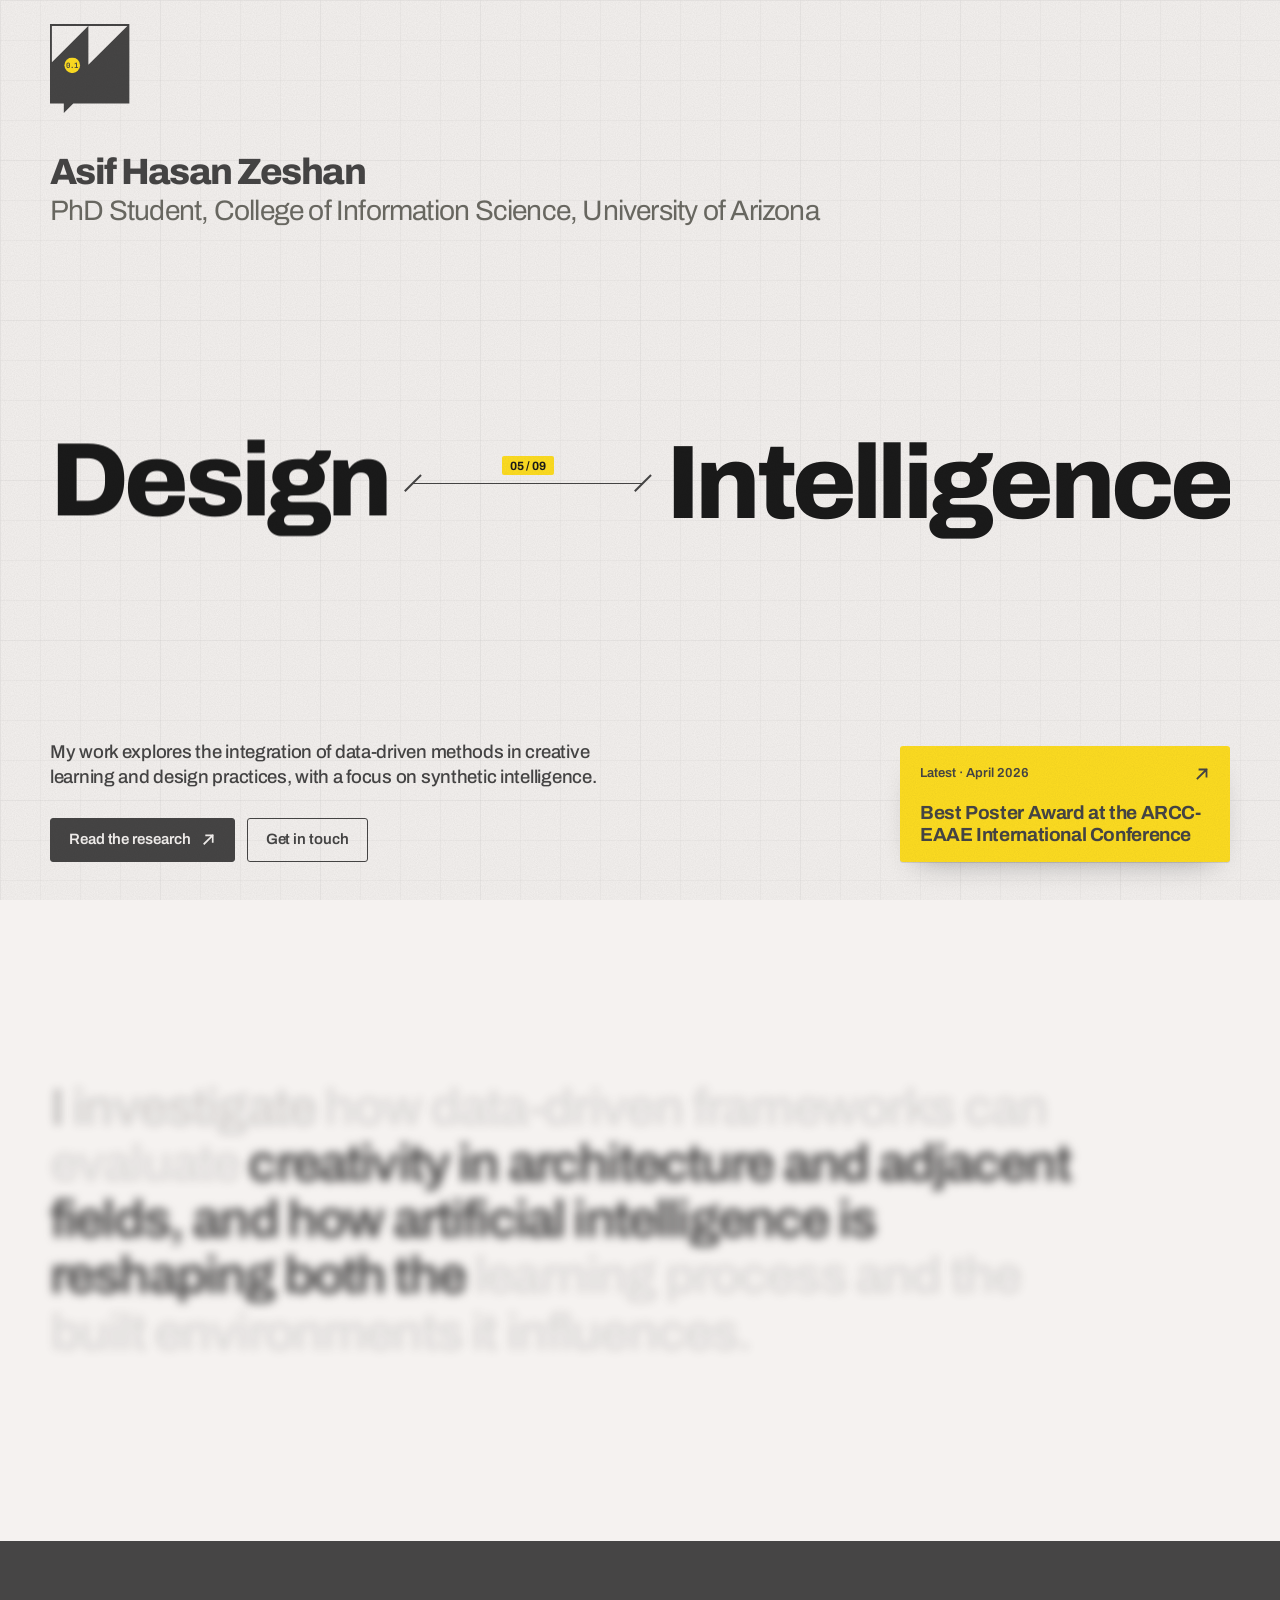
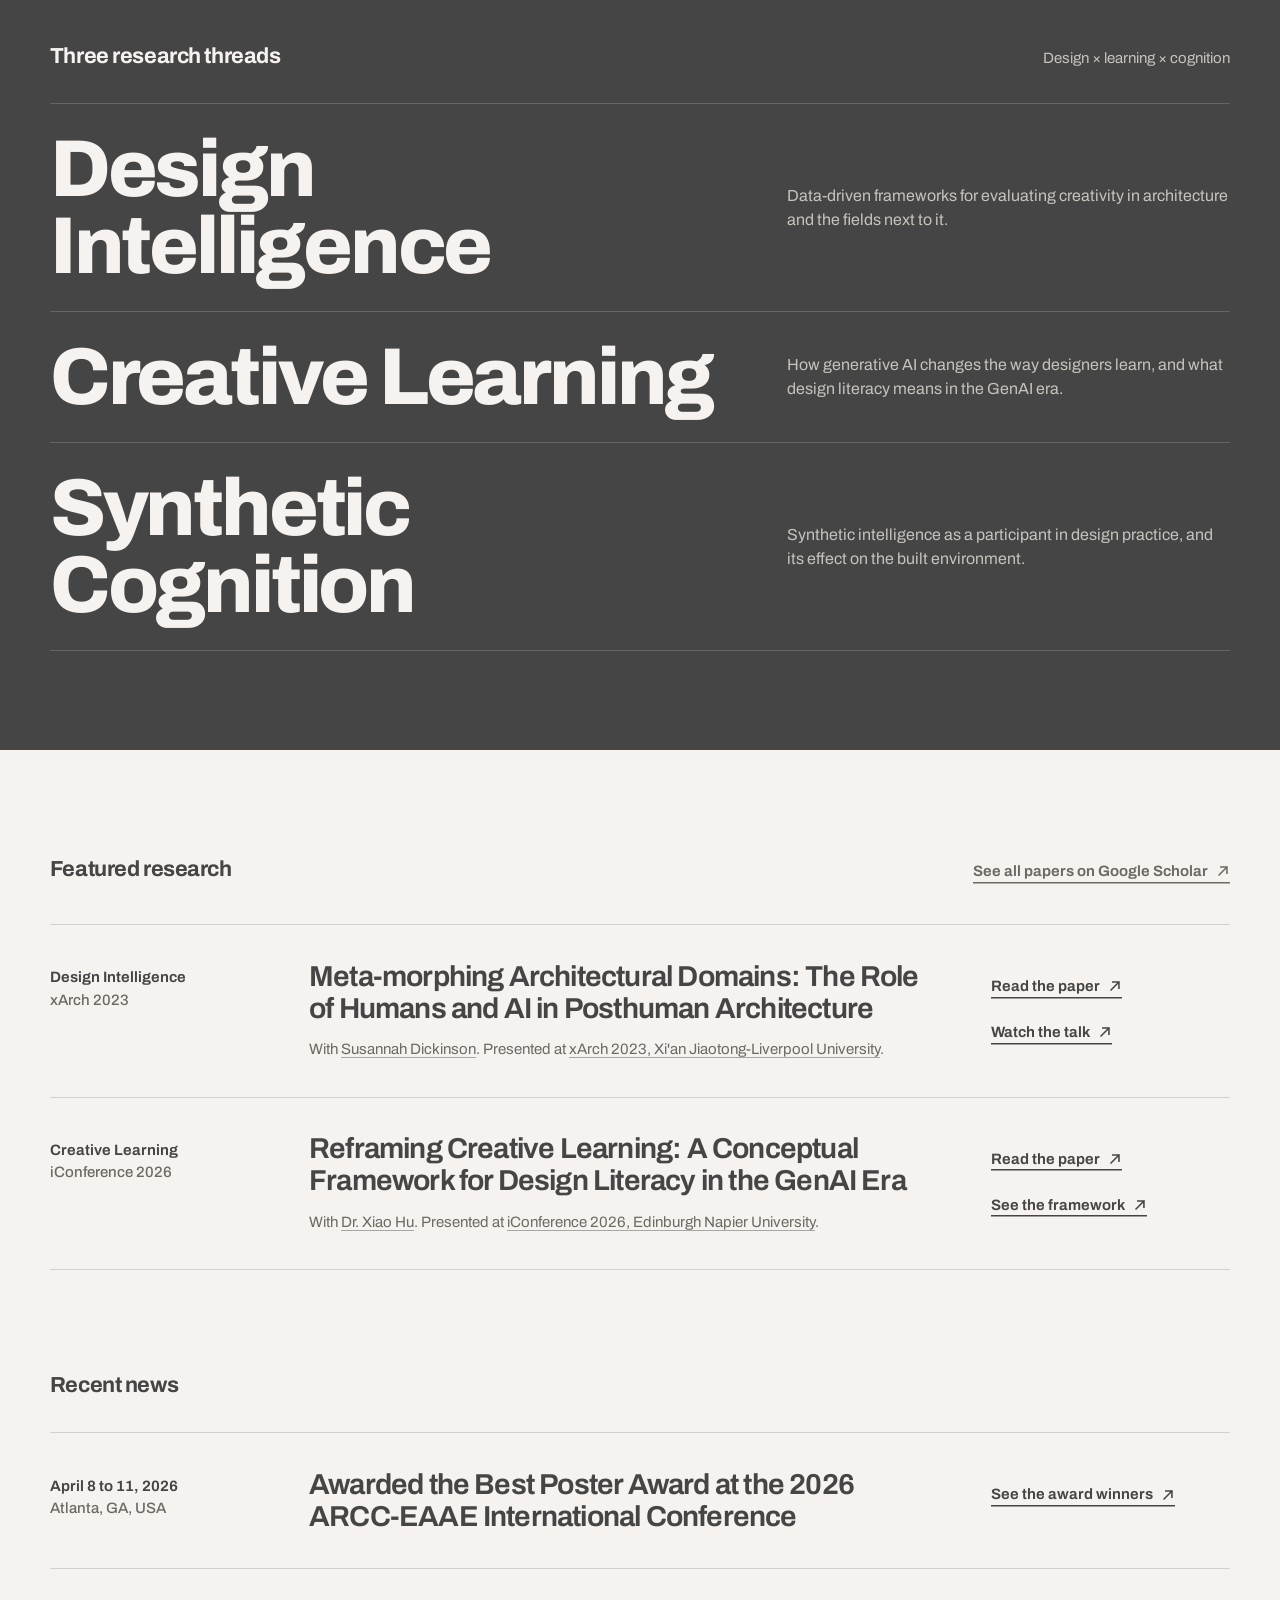
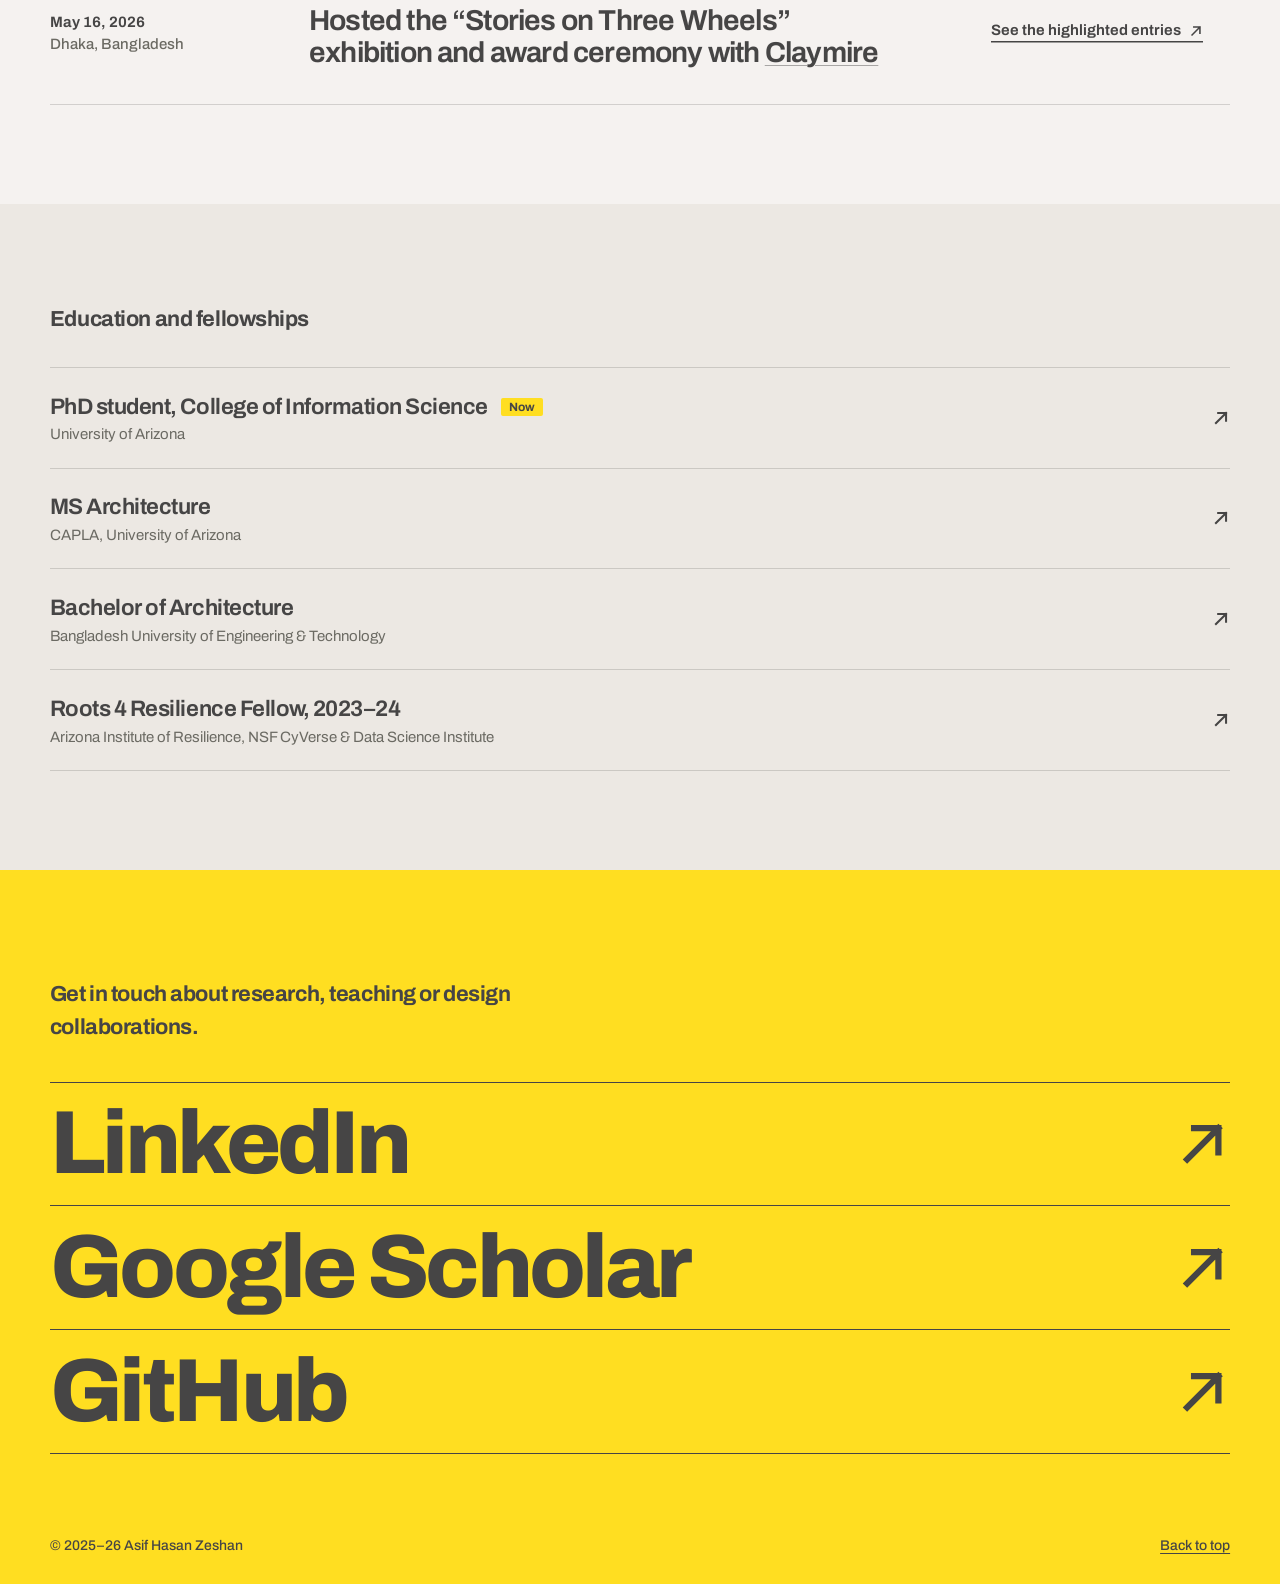
==== commit 0db6f873: "Add Read the paper link for the iConference 2026 paper Co-Authored-By: Claude Fable 5.2 <noreply@ant" ====
--- a/index.html
+++ b/index.html
@@ -132,6 +132,7 @@
             <p class="row-meta">With <a href="https://infosci.arizona.edu/person/xiao-hu" target="_blank" rel="noopener">Dr. Xiao Hu</a>. Presented at <a href="https://www.ischools.org/post/iconference-2026-call-for-papers" target="_blank" rel="noopener">iConference 2026, Edinburgh Napier University</a>.</p>
           </div>
           <div class="row-links">
+            <a class="link" href="https://publicera.kb.se/ir/article/view/64273" target="_blank" rel="noopener">Read the paper <svg aria-hidden="true"><use href="#i-arrow"/></svg></a>
             <a class="link" href="projects/genaicreativelearning.html">See the framework <svg aria-hidden="true"><use href="#i-arrow"/></svg></a>
           </div>
         </article>
